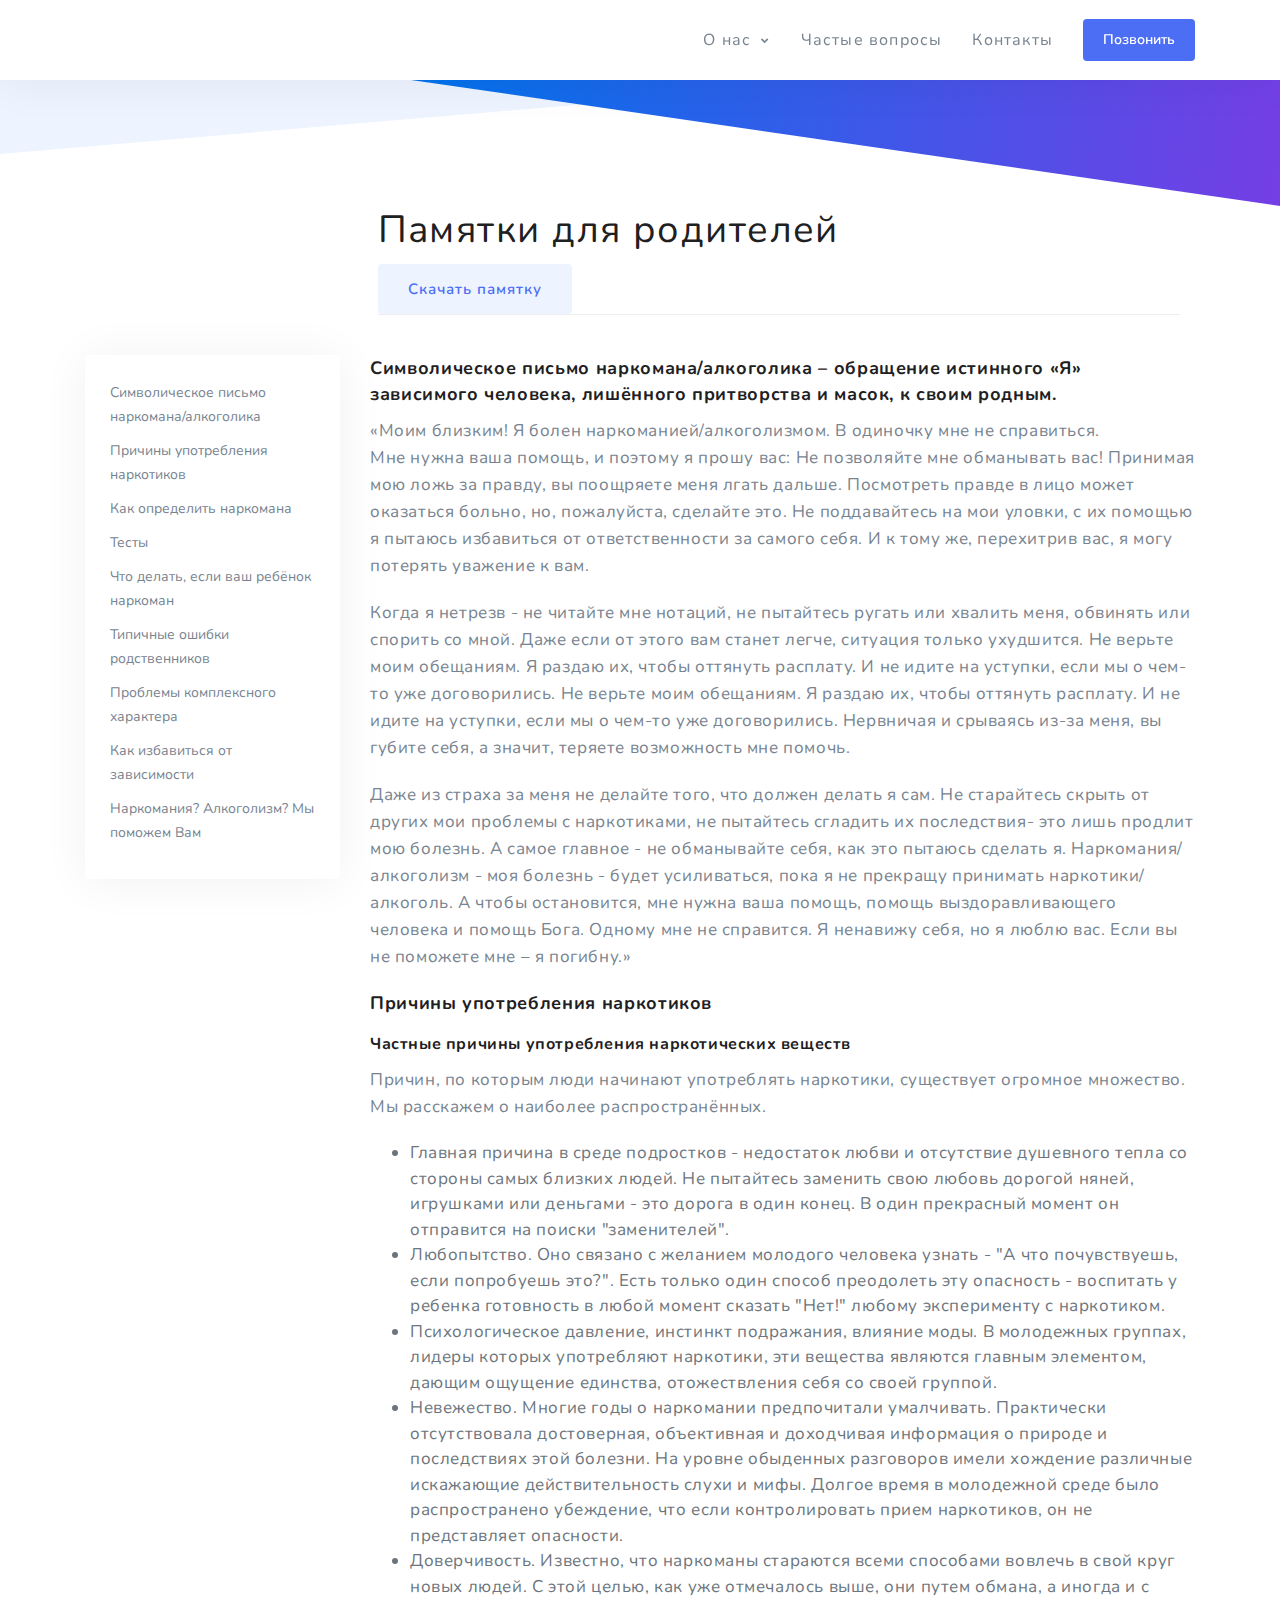
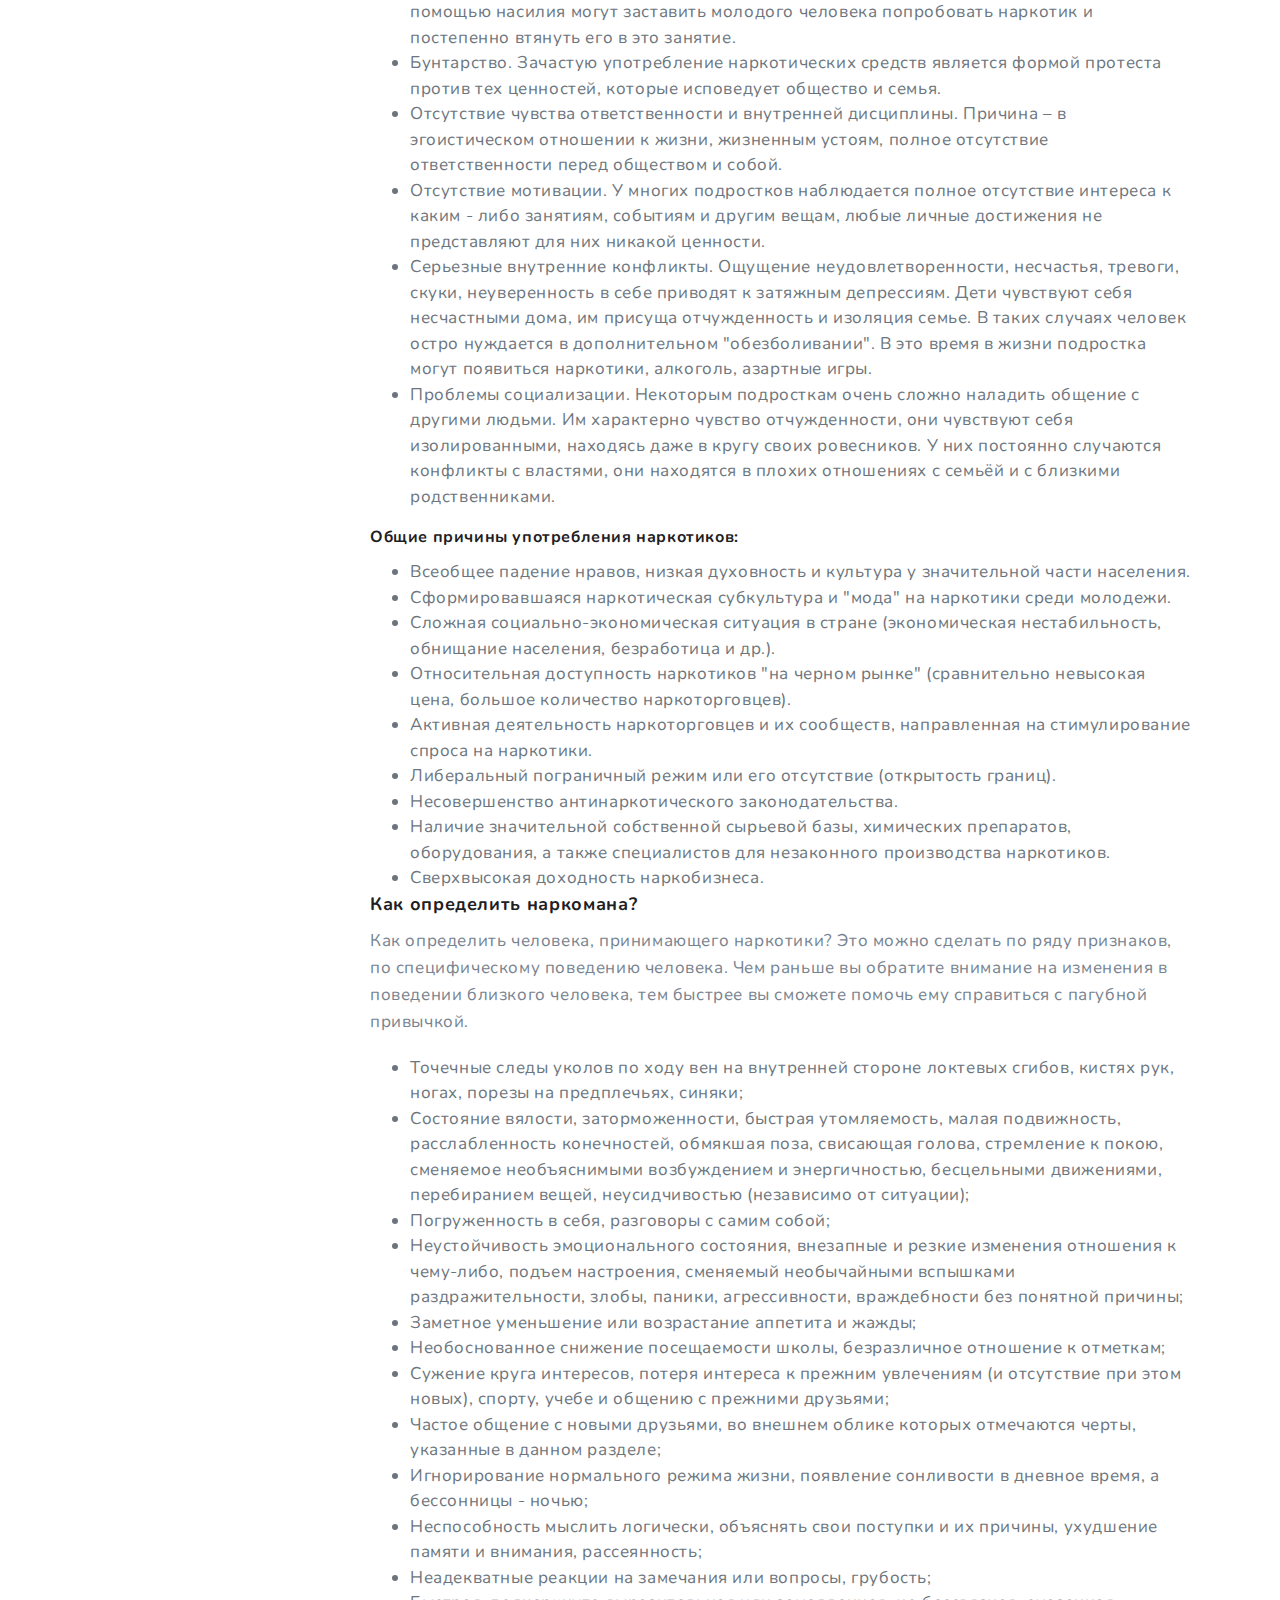
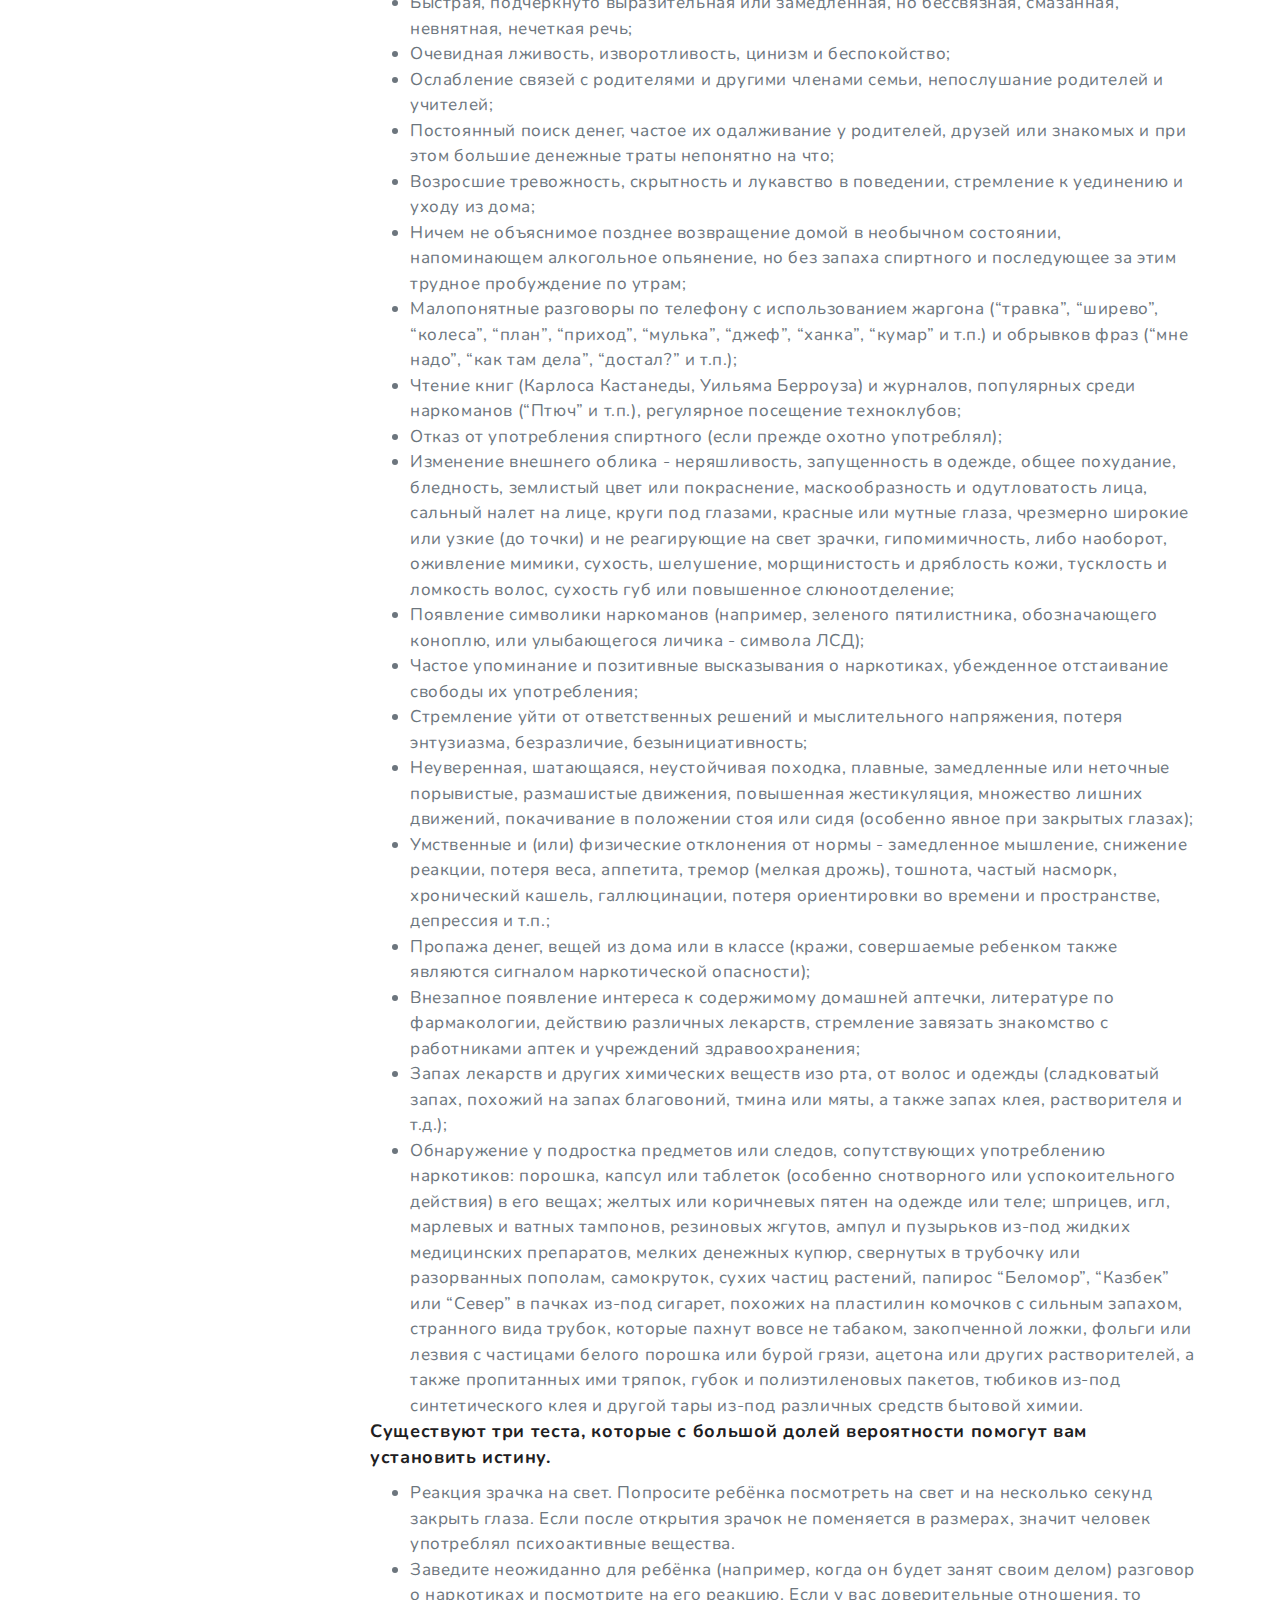
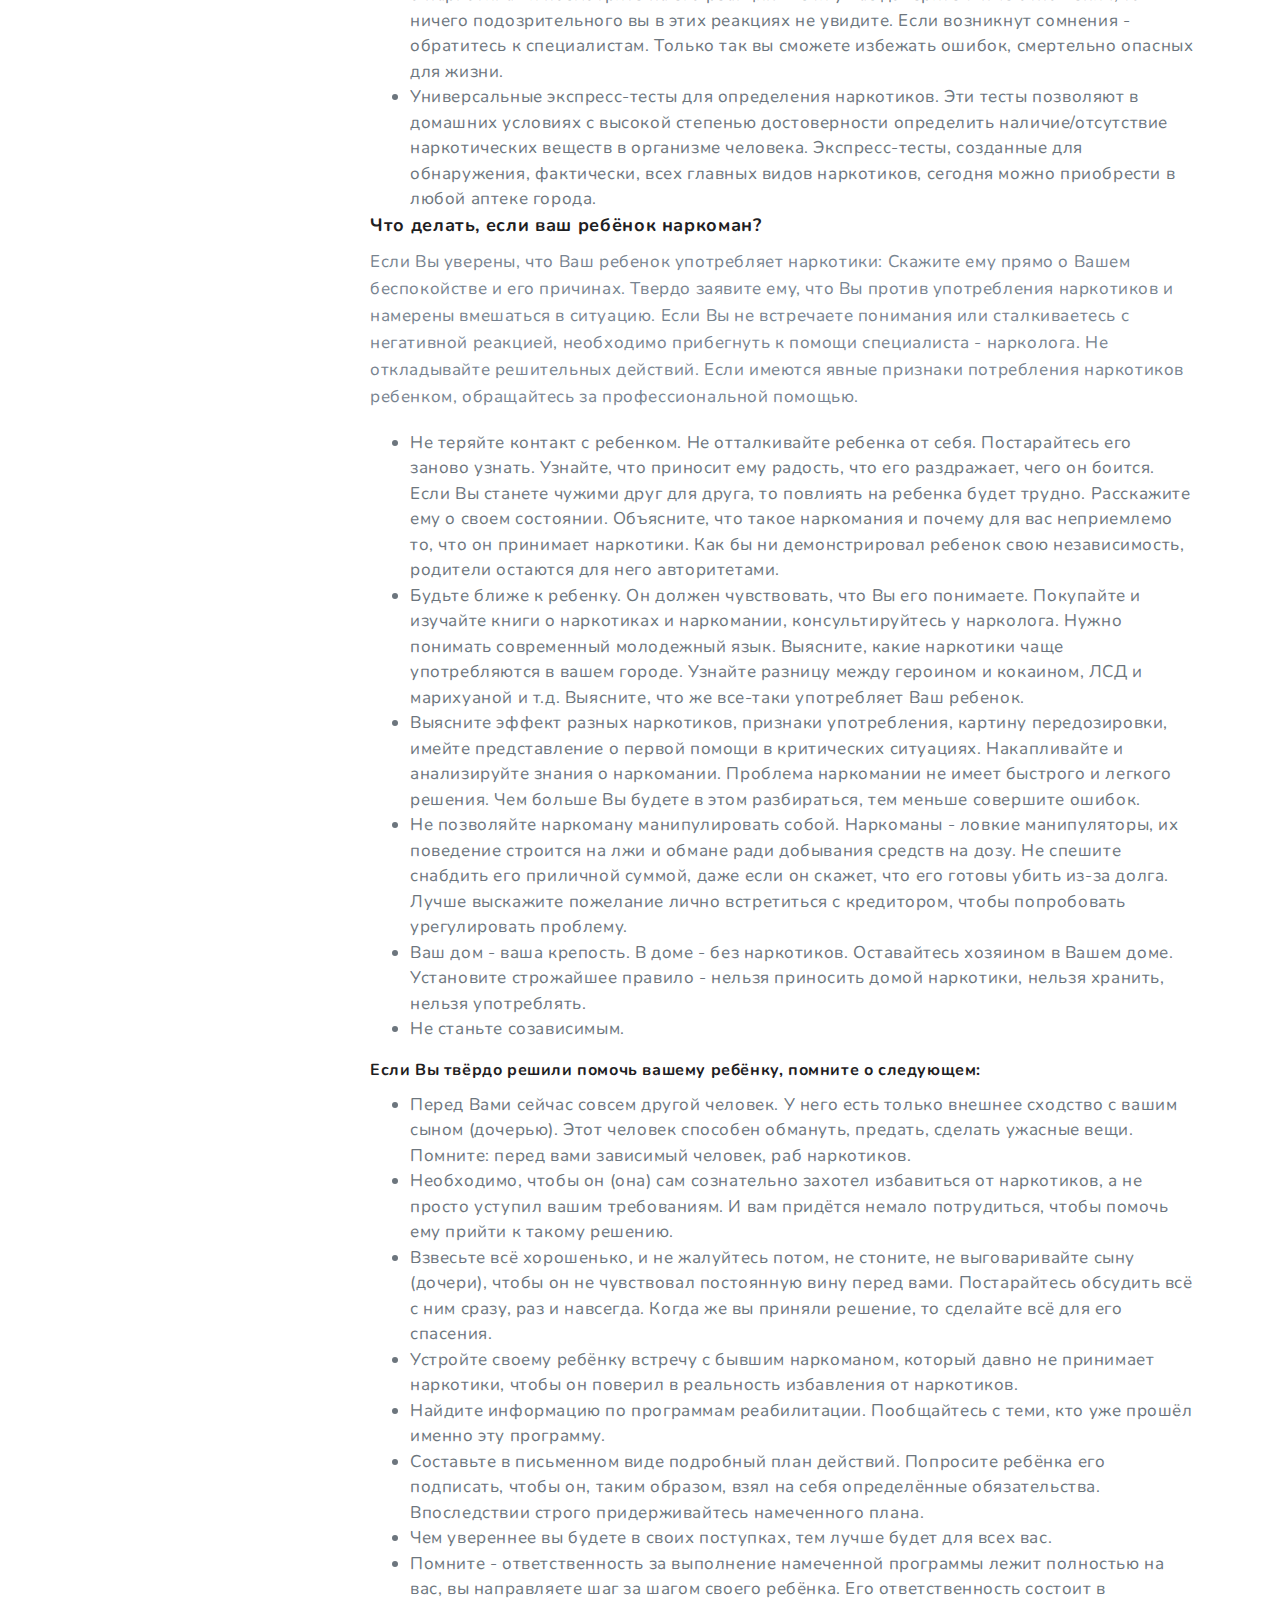
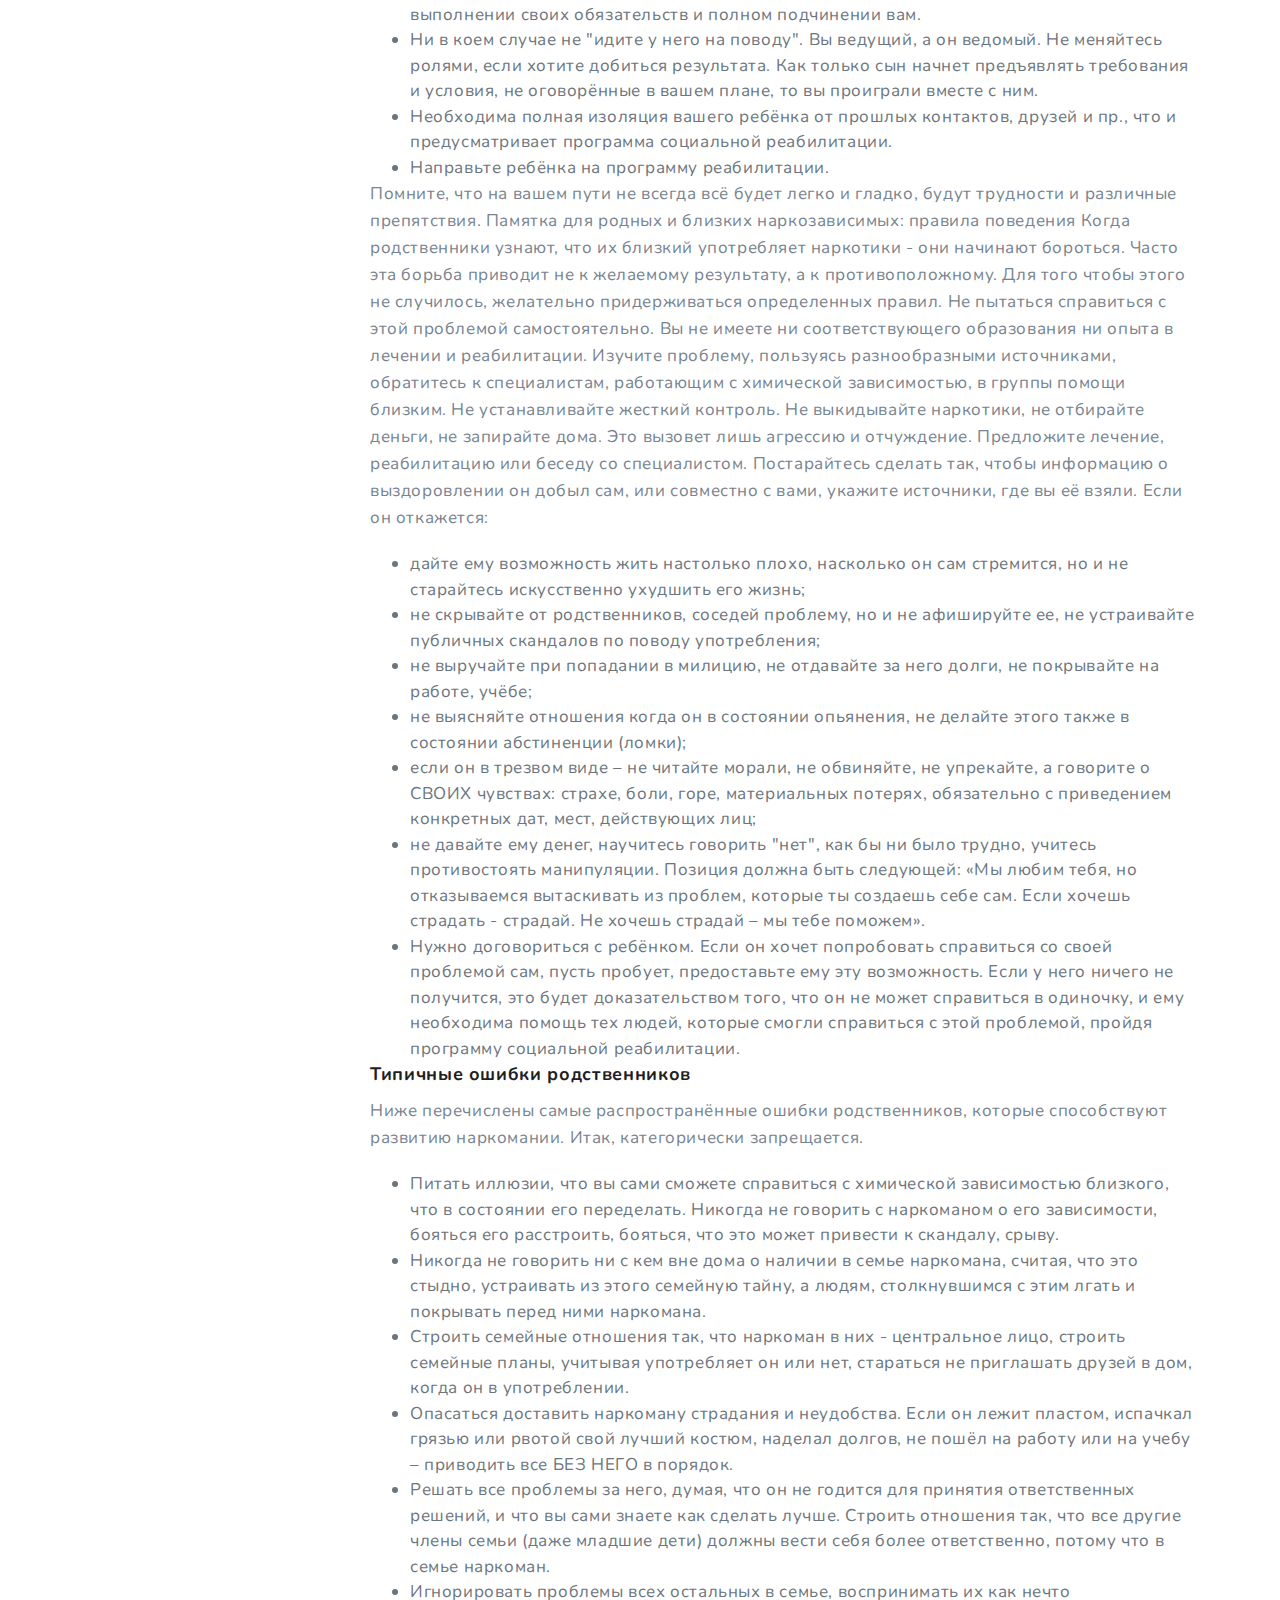
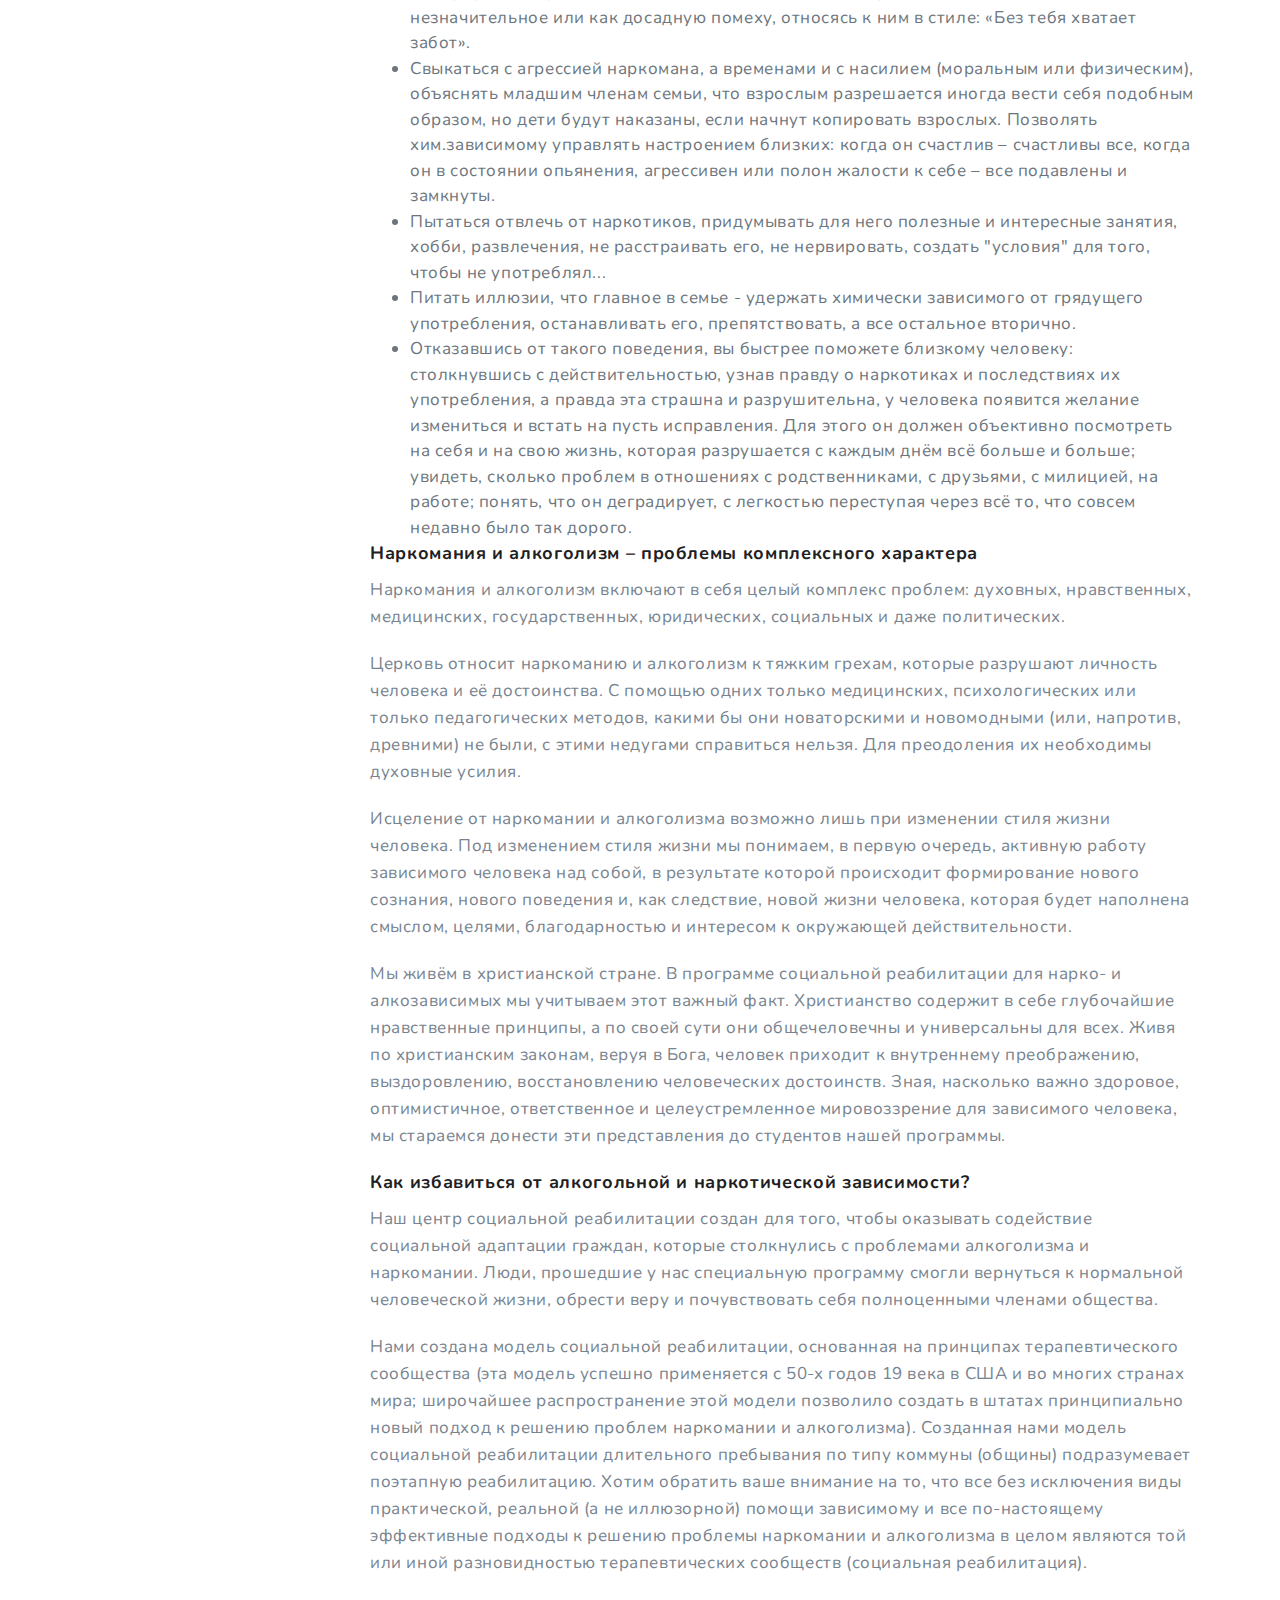
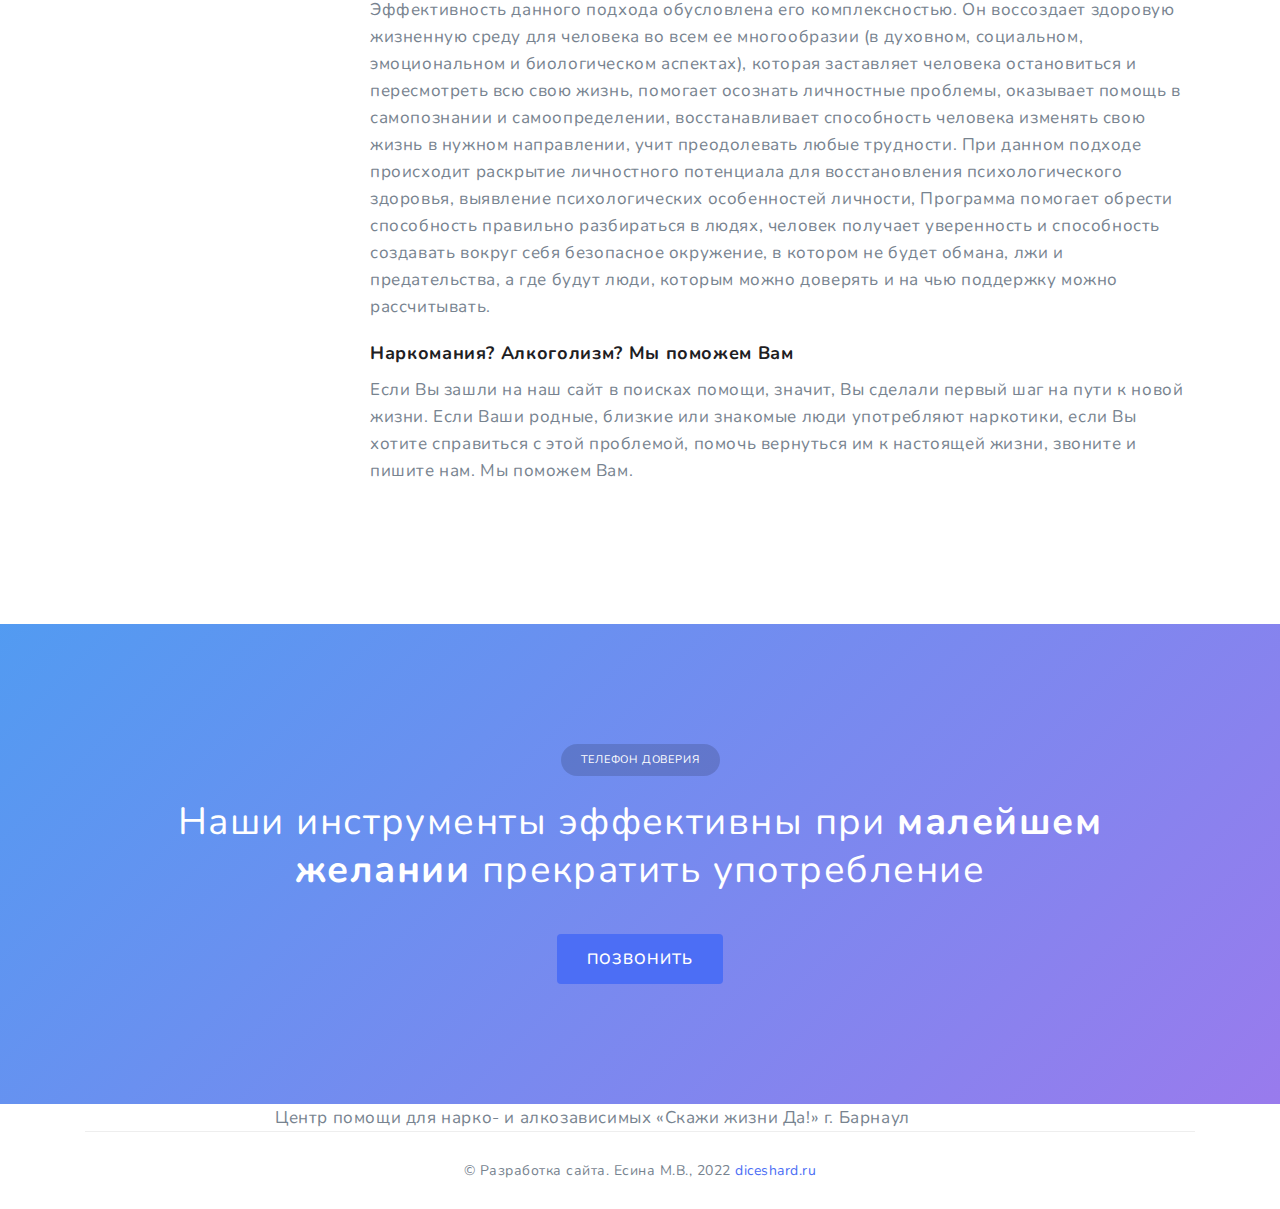
==== materials.html @ 22af0750 "added photos content fixed navbar mobile mode added feedback added faq" ====
<!DOCTYPE html>
<html lang="en">
<head>
	<meta charset="UTF-8">
	<meta http-equiv="X-UA-Compatible" content="IE=edge">
	<meta name="viewport" content="width=device-width, initial-scale=1">
	<title>Памятки родителям - Центр помощи для нарко- и алкозависимых «Скажи жизни Да!» г. Барнаул</title>
	<meta name="description" content="Реабилитационный центр Барнаул - Скажи жизни да" />
	<meta name="keywords" content="Реабилитация, зависимость, наркомания, алкоголизм, курение, Барнаул, реабилитационный центр" />
	<meta name="author" content="tempload" />

	<!-- Favicon -->
	<link rel="icon" type="image/png" href="assets/images/favicon/favicon.png" />

	<!-- Bootstrap & Plugins CSS -->
	<link href="assets/css/bootstrap.min.css" rel="stylesheet" type="text/css">
	<link href="assets/css/owl.carousel.min.css" rel="stylesheet" type="text/css">
	<link href="assets/css/owl.theme.default.min.css" rel="stylesheet" type="text/css">
	<link href="assets/css/modal-video.min.css" rel="stylesheet" type="text/css">


	<!-- Custom CSS -->
	<link href="assets/css/theme.css" rel="stylesheet" type="text/css">
	<link rel="stylesheet" href="assets/font-awesome/css/font-awesome.css">
</head>
<body class="overflow-unset">


	<!-- ***** Preloader Start ***** -->
	<div id="preloader">
		<div id="loader" class="spinner">
			<div id="shadow"></div>
			<div id="box"></div>
		</div>
	</div>
	<!-- ***** Preloader End ***** -->


	<!-- Header Start -->
	<header class="main-nav-container box">
		<div class="container">
			<div class="row">
				<div class="col-lg-12">
					<div class="main-nav">
						<!-- Logo Start -->
						<a href="/" class="logo pull-left d-flex align-items-center" style="text-decoration: none">
						<img src="assets/images/logo/logo.svg" alt="" width="150">
						</a>
						<!-- Logo End -->

						<!-- Navigation Start -->
						<nav class="menu pull-right">
							<ul class="menu-container list-unstyled d-flex align-items-center">
								<!-- Mega Menu Start -->
								<li class="menu-item open-mini-menu">
									<a class="nav-link submenu-icon" href="javascript:;">О нас</a>
									<div class="mini-menu box overflow-hidden rounded-bottom">
										<div class="row no-gutters">
											<div class="col-lg-6">
												<div class="mini-menu-img imgfix overlay-gradient opacity-80">
													<img src="assets/images/photos/welcome/b1.jpg" alt="">
													<div class="content text-center p-25">
														<h3 class="text-white">Измени свою жизнь уже сейчас!</h3>
														<p class="text-white m-b-20">Звонки анонимны</p>
														<a href="tel:+79831855031" class="button button-success transition-3d-hover text-uppercase">Позвонить</a>
													</div>
												</div>
											</div>
											<div class="col-lg-6 p-l-r-10">
												<a href="#about" class="icon-item border-bottom d-flex justify-content-start align-items-center">
													<div class="text">
														<h6>О центре</h6>
													</div>
												</a>
												<a href="#feedback" class="icon-item border-bottom d-flex justify-content-start align-items-center">
													<div class="text">
														<h6>Отзывы</h6>
													</div>
												</a>
												<a href="materials.html" class="icon-item border-bottom d-flex justify-content-start align-items-center">
													<div class="text">
														<h6>Памятка родителям</h6>
													</div>
												</a>
											</div>
										</div>
									</div>
								</li>
								<!-- Mega Menu End -->

								<!-- Mini Menu Start -->
								<li class="menu-item">
									<a class="nav-link" href="#faq">Частые вопросы</a>
								</li>
								<!-- Mini Menu End -->

								<!-- Mini Menu Start -->
								<li class="menu-item">
									<a class="nav-link" href="#contact">Контакты</a>
								</li>
								<!-- Mini Menu End -->

								<li class="menu-item d-none d-lg-block">
									<a class="nav-button transition-3d-hover" href="tel:+79831855031" target="_blank">Позвонить</a>
								</li>
							</ul>
						</nav>
						<!-- Navigation End -->

						<a class="menu-trigger">
							<span>Меню</span>
						</a>
					</div>
				</div>
			</div>
		</div>
	</header>
	<!-- Header End -->


	<!-- Page Start -->
	<section class="p-b-120 m-t-80">
		<img src="assets/images/welcome/5-2.svg" class="img-fluid" alt="">
		<div class="container sm-m-t-60">
			<div class="offset-lg-3 col-lg-9">
				<h1 class="m-b-10">Памятки для родителей</h1>
							<a href="assets/files/памятки.pdf" class="button button-primary-soft" target="_blank">Скачать памятку</a>
						<div class="divider m-b-40"></div>
			</div>

			<div class="row">

				<!-- right start -->
				<div class="col-lg-3">
					<div class="box rounded p-25 m-b-30" id="sidebar">
						<ul class="list-unstyled">
							<li class="m-b-10">
								<a class="text-color-reset f-s-14" href="#1">Символическое письмо наркомана/алкоголика</a>
							</li>
							<li class="m-b-10"><a class="text-color-reset f-s-14" href="#2">Причины употребления наркотиков</a></li>
							<li class="m-b-10"><a class="text-color-reset f-s-14" href="#3">Как определить наркомана</a></li>
							<li class="m-b-10"><a class="text-color-reset f-s-14" href="#4">Тесты</a></li>
							<li class="m-b-10"><a class="text-color-reset f-s-14" href="#5">Что делать, если ваш ребёнок наркоман</a></li>
							<li class="m-b-10"><a class="text-color-reset f-s-14" href="#6">Типичные ошибки родственников</a></li>
							<li class="m-b-10"><a class="text-color-reset f-s-14" href="#7">Проблемы комплексного характера</a></li>
							<li class="m-b-10"><a class="text-color-reset f-s-14" href="#8">Как избавиться от зависимости</a></li>
							<li class="m-b-10"><a class="text-color-reset f-s-14" href="#9">Наркомания? Алкоголизм? Мы поможем Вам</a></li>
						</ul>
					</div>
				</div>
				<!-- right end -->
				<!-- left start -->
				<div class="col-lg-9">
					<div id="content">
						<div class="text-content material">
							<h5 id="1">Символическое письмо наркомана/алкоголика – обращение истинного «Я» зависимого человека, лишённого притворства и масок, к своим родным.</h5>
							<p>«Моим близким! Я болен наркоманией/алкоголизмом. В одиночку мне не справиться.<br> Мне нужна ваша помощь, и поэтому я прошу вас:

Не позволяйте мне обманывать вас! Принимая мою ложь за правду, вы поощряете меня лгать дальше. Посмотреть правде в лицо может оказаться больно, но, пожалуйста, сделайте это.

Не поддавайтесь на мои уловки, с их помощью я пытаюсь избавиться от ответственности за самого себя. И к тому же, перехитрив вас, я могу потерять уважение к вам.</p>

							<p>Когда я нетрезв - не читайте мне нотаций, не пытайтесь ругать или хвалить меня, обвинять или спорить со мной.
								Даже если от этого вам станет легче, ситуация только ухудшится.
						Не верьте моим обещаниям. Я раздаю их, чтобы оттянуть расплату. И не идите на уступки, если мы о чем-то уже договорились.
						Не верьте моим обещаниям. Я раздаю их, чтобы оттянуть расплату. И не идите на уступки, если мы о чем-то уже договорились.

							Нервничая и срываясь из-за меня, вы губите себя, а значит, теряете возможность мне помочь.</p>

<p>Даже из страха за меня не делайте того, что должен делать я сам. Не старайтесь скрыть от других мои проблемы с наркотиками, не пытайтесь сгладить их последствия- это лишь продлит мою болезнь. А самое главное - не обманывайте себя, как это пытаюсь сделать я.

Наркомания/алкоголизм - моя болезнь - будет усиливаться, пока я не прекращу принимать наркотики/алкоголь. А чтобы остановится, мне нужна ваша помощь, помощь выздоравливающего человека и помощь Бога. Одному мне не справится.
Я ненавижу себя, но я люблю вас. Если вы не поможете мне – я погибну.»</p>

							<h5 id="2">Причины употребления наркотиков</h5>
							<h6>Частные причины употребления наркотических веществ</h6>
							<p>Причин, по которым люди начинают употреблять наркотики, существует огромное множество. Мы расскажем о наиболее распространённых.</p>
							<ul class="text-secondary">
								<li>Главная причина в среде подростков - недостаток любви и отсутствие душевного тепла со стороны самых близких людей. Не пытайтесь заменить свою любовь дорогой няней, игрушками или деньгами - это дорога в один конец. В один прекрасный момент он отправится на поиски "заменителей".</li>
								<li>Любопытство. Оно связано с желанием молодого человека узнать - "А что почувствуешь, если попробуешь это?". Есть только один способ преодолеть эту опасность - воспитать у ребенка готовность в любой момент сказать "Нет!" любому эксперименту с наркотиком.</li>
								<li>Психологическое давление, инстинкт подражания, влияние моды. В молодежных группах, лидеры которых употребляют наркотики, эти вещества являются главным элементом, дающим ощущение единства, отожествления себя со своей группой.</li>
								<li>Невежество. Многие годы о наркомании предпочитали умалчивать. Практически отсутствовала достоверная, объективная и доходчивая информация о природе и последствиях этой болезни. На уровне обыденных разговоров имели хождение различные искажающие действительность слухи и мифы. Долгое время в молодежной среде было распространено убеждение, что если контролировать прием наркотиков, он не представляет опасности.</li>
								<li>Доверчивость. Известно, что наркоманы стараются всеми способами вовлечь в свой круг новых людей. С этой целью, как уже отмечалось выше, они путем обмана, а иногда и с помощью насилия могут заставить молодого человека попробовать наркотик и постепенно втянуть его в это занятие.</li>
								<li>Бунтарство. Зачастую употребление наркотических средств является формой протеста против тех ценностей, которые исповедует общество и семья.</li>
								<li>Отсутствие чувства ответственности и внутренней дисциплины. Причина – в эгоистическом отношении к жизни, жизненным устоям, полное отсутствие ответственности перед обществом и собой.</li>
								<li>Отсутствие мотивации. У многих подростков наблюдается полное отсутствие интереса к каким - либо занятиям, событиям и другим вещам, любые личные достижения не представляют для них никакой ценности.</li>
								<li>Серьезные внутренние конфликты. Ощущение неудовлетворенности, несчастья, тревоги, скуки, неуверенность в себе приводят к затяжным депрессиям. Дети чувствуют себя несчастными дома, им присуща отчужденность и изоляция семье. В таких случаях человек остро нуждается в дополнительном "обезболивании". В это время в жизни подростка могут появиться наркотики, алкоголь, азартные игры.</li>
								<li>Проблемы социализации. Некоторым подросткам очень сложно наладить общение с другими людьми. Им характерно чувство отчужденности, они чувствуют себя изолированными, находясь даже в кругу своих ровесников. У них постоянно случаются конфликты с властями, они находятся в плохих отношениях с семьёй и с близкими родственниками.</li>
							</ul>
							<h6>Общие причины употребления наркотиков:</h6>
							<ul class="text-secondary">
								<li>Всеобщее падение нравов, низкая духовность и культура у значительной части населения.</li>
								<li>Сформировавшаяся наркотическая субкультура и "мода" на наркотики среди молодежи.</li>
								<li>Сложная социально-экономическая ситуация в стране (экономическая нестабильность, обнищание населения, безработица и др.).</li>
								<li>Относительная доступность наркотиков "на черном рынке" (сравнительно невысокая цена, большое количество наркоторговцев).</li>
								<li>Активная деятельность наркоторговцев и их сообществ, направленная на стимулирование спроса на наркотики.</li>
								<li>Либеральный пограничный режим или его отсутствие (открытость границ).</li>
								<li>Несовершенство антинаркотического законодательства.</li>
								<li>Наличие значительной собственной сырьевой базы, химических препаратов, оборудования, а также специалистов для незаконного производства наркотиков.</li>
								<li>Сверхвысокая доходность наркобизнеса.</li>
							</ul>

							<h5 id="3">Как определить наркомана?</h5>
							<p>Как определить человека, принимающего наркотики? Это можно сделать по ряду признаков, по специфическому поведению человека. Чем раньше вы обратите внимание на изменения в поведении близкого человека, тем быстрее вы сможете помочь ему справиться с пагубной привычкой.</p>
								<ul class="text-secondary">
								<li>Точечные следы уколов по ходу вен на внутренней стороне локтевых сгибов, кистях рук, ногах, порезы на предплечьях, синяки;</li>
								<li>Состояние вялости, заторможенности, быстрая утомляемость, малая подвижность, расслабленность конечностей, обмякшая поза, свисающая голова, стремление к покою, сменяемое необъяснимыми возбуждением и энергичностью, бесцельными движениями, перебиранием вещей, неусидчивостью (независимо от ситуации);</li>
								<li>Погруженность в себя, разговоры с самим собой;</li>
								<li>Неустойчивость эмоционального состояния, внезапные и резкие изменения отношения к чему-либо, подъем настроения, сменяемый необычайными вспышками раздражительности, злобы, паники, агрессивности, враждебности без понятной причины;</li>
								<li>Заметное уменьшение или возрастание аппетита и жажды;</li>
								<li>Необоснованное снижение посещаемости школы, безразличное отношение к отметкам;</li>
								<li>Сужение круга интересов, потеря интереса к прежним увлечениям (и отсутствие при этом новых), спорту, учебе и общению с прежними друзьями;</li>
								<li>Частое общение с новыми друзьями, во внешнем облике которых отмечаются черты, указанные в данном разделе;</li>
								<li>Игнорирование нормального режима жизни, появление сонливости в дневное время, а бессонницы - ночью;</li>
								<li>Неспособность мыслить логически, объяснять свои поступки и их причины, ухудшение памяти и внимания, рассеянность;</li>
								<li>Неадекватные реакции на замечания или вопросы, грубость;</li>
								<li>Быстрая, подчеркнуто выразительная или замедленная, но бессвязная, смазанная, невнятная, нечеткая речь;</li>
								<li>Очевидная лживость, изворотливость, цинизм и беспокойство;</li>
								<li>Ослабление связей с родителями и другими членами семьи, непослушание родителей и учителей;</li>
								<li>Постоянный поиск денег, частое их одалживание у родителей, друзей или знакомых и при этом большие денежные траты непонятно на что;</li>
								<li>Возросшие тревожность, скрытность и лукавство в поведении, стремление к уединению и уходу из дома;</li>
								<li>Ничем не объяснимое позднее возвращение домой в необычном состоянии, напоминающем алкогольное опьянение, но без запаха спиртного и последующее за этим трудное пробуждение по утрам;</li>
								<li>Малопонятные разговоры по телефону с использованием жаргона (“травка”, “ширево”, “колеса”, “план”, “приход”, “мулька”, “джеф”, “ханка”, “кумар” и т.п.) и обрывков фраз (“мне надо”, “как там дела”, “достал?” и т.п.);</li>
								<li>Чтение книг (Карлоса Кастанеды, Уильяма Берроуза) и журналов, популярных среди наркоманов (“Птюч” и т.п.), регулярное посещение техноклубов;</li>
								<li>Отказ от употребления спиртного (если прежде охотно употреблял);</li>
								<li>Изменение внешнего облика - неряшливость, запущенность в одежде, общее похудание, бледность, землистый цвет или покраснение, маскообразность и одутловатость лица, сальный налет на лице, круги под глазами, красные или мутные глаза, чрезмерно широкие или узкие (до точки) и не реагирующие на свет зрачки, гипомимичность, либо наоборот, оживление мимики, сухость, шелушение, морщинистость и дряблость кожи, тусклость и ломкость волос, сухость губ или повышенное слюноотделение;</li>
								<li>Появление символики наркоманов (например, зеленого пятилистника, обозначающего коноплю, или улыбающегося личика - символа ЛСД);</li>
								<li>Частое упоминание и позитивные высказывания о наркотиках, убежденное отстаивание свободы их употребления;</li>
								<li>Стремление уйти от ответственных решений и мыслительного напряжения, потеря энтузиазма, безразличие, безынициативность;</li>
								<li>Неуверенная, шатающаяся, неустойчивая походка, плавные, замедленные или неточные порывистые, размашистые движения, повышенная жестикуляция, множество лишних движений, покачивание в положении стоя или сидя (особенно явное при закрытых глазах);</li>
								<li>Умственные и (или) физические отклонения от нормы - замедленное мышление, снижение реакции, потеря веса, аппетита, тремор (мелкая дрожь), тошнота, частый насморк, хронический кашель, галлюцинации, потеря ориентировки во времени и пространстве, депрессия и т.п.;</li>
								<li>Пропажа денег, вещей из дома или в классе (кражи, совершаемые ребенком также являются сигналом наркотической опасности);</li>
								<li>Внезапное появление интереса к содержимому домашней аптечки, литературе по фармакологии, действию различных лекарств, стремление завязать знакомство с работниками аптек и учреждений здравоохранения;</li>
								<li>Запах лекарств и других химических веществ изо рта, от волос и одежды (сладковатый запах, похожий на запах благовоний, тмина или мяты, а также запах клея, растворителя и т.д.);</li>
								<li>Обнаружение у подростка предметов или следов, сопутствующих употреблению наркотиков: порошка, капсул или таблеток (особенно снотворного или успокоительного действия) в его вещах; желтых или коричневых пятен на одежде или теле; шприцев, игл, марлевых и ватных тампонов, резиновых жгутов, ампул и пузырьков из-под жидких медицинских препаратов, мелких денежных купюр, свернутых в трубочку или разорванных пополам, самокруток, сухих частиц растений, папирос “Беломор”, “Казбек” или “Север” в пачках из-под сигарет, похожих на пластилин комочков с сильным запахом, странного вида трубок, которые пахнут вовсе не табаком, закопченной ложки, фольги или лезвия с частицами белого порошка или бурой грязи, ацетона или других растворителей, а также пропитанных ими тряпок, губок и полиэтиленовых пакетов, тюбиков из-под синтетического клея и другой тары из-под различных средств бытовой химии.</li>
							</ul>


							<h5 id="4">Существуют три теста, которые с большой долей вероятности помогут вам установить истину.</h5>
							<ul class="text-secondary">
								<li>Реакция зрачка на свет. Попросите ребёнка посмотреть на свет и на несколько секунд закрыть глаза. Если после открытия зрачок не поменяется в размерах, значит человек употреблял психоактивные вещества.</li>
								<li>Заведите неожиданно для ребёнка (например, когда он будет занят своим делом) разговор о наркотиках и посмотрите на его реакцию. Если у вас доверительные отношения, то ничего подозрительного вы в этих реакциях не увидите. Если возникнут сомнения - обратитесь к специалистам. Только так вы сможете избежать ошибок, смертельно опасных для жизни.</li>
								<li>Универсальные экспресс-тесты для определения наркотиков. Эти тесты позволяют в домашних условиях с высокой степенью достоверности определить наличие/отсутствие наркотических веществ в организме человека. Экспресс-тесты, созданные для обнаружения, фактически, всех главных видов наркотиков, сегодня можно приобрести в любой аптеке города.</li>
							</ul>

							<h5 id="5">Что делать, если ваш ребёнок наркоман?</h5>
							<p>Если Вы уверены, что Ваш ребенок употребляет наркотики:

Скажите ему прямо о Вашем беспокойстве и его причинах. Твердо заявите ему, что Вы против употребления наркотиков и намерены вмешаться в ситуацию.

Если Вы не встречаете понимания или сталкиваетесь с негативной реакцией, необходимо прибегнуть к помощи специалиста - нарколога.

Не откладывайте решительных действий. Если имеются явные признаки потребления наркотиков ребенком, обращайтесь за профессиональной помощью.</p>
					<ul class="text-secondary">
								<li>Не теряйте контакт с ребенком. Не отталкивайте ребенка от себя. Постарайтесь его заново узнать. Узнайте, что приносит ему радость, что его раздражает, чего он боится. Если Вы станете чужими друг для друга, то повлиять на ребенка будет трудно. Расскажите ему о своем состоянии. Объясните, что такое наркомания и почему для вас неприемлемо то, что он принимает наркотики. Как бы ни демонстрировал ребенок свою независимость, родители остаются для него авторитетами.</li>
								<li>Будьте ближе к ребенку. Он должен чувствовать, что Вы его понимаете. Покупайте и изучайте книги о наркотиках и наркомании, консультируйтесь у нарколога. Нужно понимать современный молодежный язык. Выясните, какие наркотики чаще употребляются в вашем городе. Узнайте разницу между героином и кокаином, ЛСД и марихуаной и т.д. Выясните, что же все-таки употребляет Ваш ребенок.</li>
								<li>Выясните эффект разных наркотиков, признаки употребления, картину передозировки, имейте представление о первой помощи в критических ситуациях. Накапливайте и анализируйте знания о наркомании. Проблема наркомании не имеет быстрого и легкого решения. Чем больше Вы будете в этом разбираться, тем меньше совершите ошибок.</li>
								<li>Не позволяйте наркоману манипулировать собой. Наркоманы - ловкие манипуляторы, их поведение строится на лжи и обмане ради добывания средств на дозу. Не спешите снабдить его приличной суммой, даже если он скажет, что его готовы убить из-за долга. Лучше выскажите пожелание лично встретиться с кредитором, чтобы попробовать урегулировать проблему.</li>
								<li>Ваш дом - ваша крепость. В доме - без наркотиков. Оставайтесь хозяином в Вашем доме. Установите строжайшее правило - нельзя приносить домой наркотики, нельзя хранить, нельзя употреблять.</li>
								<li>Не станьте созависимым.</li>
							</ul>

							<h6>Если Вы твёрдо решили помочь вашему ребёнку, помните о следующем:</h6>
							<ul class="text-secondary">
								<li>Перед Вами сейчас совсем другой человек. У него есть только внешнее сходство с вашим сыном (дочерью). Этот человек способен обмануть, предать, сделать ужасные вещи. Помните: перед вами зависимый человек, раб наркотиков.</li>
								<li>Необходимо, чтобы он (она) сам сознательно захотел избавиться от наркотиков, а не просто уступил вашим требованиям. И вам придётся немало потрудиться, чтобы помочь ему прийти к такому решению.</li>
								<li>Взвесьте всё хорошенько, и не жалуйтесь потом, не стоните, не выговаривайте сыну (дочери), чтобы он не чувствовал постоянную вину перед вами. Постарайтесь обсудить всё с ним сразу, раз и навсегда. Когда же вы приняли решение, то сделайте всё для его спасения.</li>
								<li>Устройте своему ребёнку встречу с бывшим наркоманом, который давно не принимает наркотики, чтобы он поверил в реальность избавления от наркотиков.</li>
								<li>Найдите информацию по программам реабилитации. Пообщайтесь с теми, кто уже прошёл именно эту программу.</li>
								<li>Составьте в письменном виде подробный план действий. Попросите ребёнка его подписать, чтобы он, таким образом, взял на себя определённые обязательства. Впоследствии строго придерживайтесь намеченного плана.</li>
								<li>Чем увереннее вы будете в своих поступках, тем лучше будет для всех вас.</li>
								<li>Помните - ответственность за выполнение намеченной программы лежит полностью на вас, вы направляете шаг за шагом своего ребёнка. Его ответственность состоит в выполнении своих обязательств и полном подчинении вам.</li>
								<li>Ни в коем случае не "идите у него на поводу". Вы ведущий, а он ведомый. Не меняйтесь ролями, если хотите добиться результата. Как только сын начнет предъявлять требования и условия, не оговорённые в вашем плане, то вы проиграли вместе с ним.</li>
								<li>Необходима полная изоляция вашего ребёнка от прошлых контактов, друзей и пр., что и предусматривает программа социальной реабилитации.</li>
								<li>Направьте ребёнка на программу реабилитации.</li>
							</ul>
							<p>Помните, что на вашем пути не всегда всё будет легко и гладко, будут трудности и различные препятствия. Памятка для родных и близких наркозависимых: правила поведения Когда родственники узнают, что их близкий употребляет наркотики - они начинают бороться. Часто эта борьба приводит не к желаемому результату, а к противоположному. Для того чтобы этого не случилось, желательно придерживаться определенных правил.
							Не пытаться справиться с этой проблемой самостоятельно. Вы не имеете ни соответствующего образования ни опыта в лечении и реабилитации. Изучите проблему, пользуясь разнообразными источниками, обратитесь к специалистам, работающим с химической зависимостью, в группы помощи близким.

Не устанавливайте жесткий контроль. Не выкидывайте наркотики, не отбирайте деньги, не запирайте дома. Это вызовет лишь агрессию и отчуждение.

Предложите лечение, реабилитацию или беседу со специалистом. Постарайтесь сделать так, чтобы информацию о выздоровлении он добыл сам, или совместно с вами, укажите источники, где вы её взяли.
								Если он откажется:
							</p>
							<ul class="text-secondary">
								<li>дайте ему возможность жить настолько плохо, насколько он сам стремится, но и не старайтесь искусственно ухудшить его жизнь;</li>
								<li>не скрывайте от родственников, соседей проблему, но и не афишируйте ее, не устраивайте публичных скандалов по поводу употребления;</li>
								<li>не выручайте при попадании в милицию, не отдавайте за него долги, не покрывайте на работе, учёбе;</li>
								<li>не выясняйте отношения когда он в состоянии опьянения, не делайте этого также в состоянии абстиненции (ломки);</li>
								<li>если он в трезвом виде – не читайте морали, не обвиняйте, не упрекайте, а говорите о СВОИХ чувствах: страхе, боли, горе, материальных потерях, обязательно с приведением конкретных дат, мест, действующих лиц;</li>
								<li>не давайте ему денег, научитесь говорить "нет", как бы ни было трудно, учитесь противостоять манипуляции. Позиция должна быть следующей: «Мы любим тебя, но отказываемся вытаскивать из проблем, которые ты создаешь себе сам. Если хочешь страдать - страдай. Не хочешь страдай – мы тебе поможем».</li>
								<li>Нужно договориться с ребёнком. Если он хочет попробовать справиться со своей проблемой сам, пусть пробует, предоставьте ему эту возможность. Если у него ничего не получится, это будет доказательством того, что он не может справиться в одиночку, и ему необходима помощь тех людей, которые смогли справиться с этой проблемой, пройдя программу социальной реабилитации.</li>
							</ul>


							<h5 id="6">Типичные ошибки родственников</h5>
							<p>Ниже перечислены самые распространённые ошибки родственников, которые способствуют развитию наркомании. Итак, категорически запрещается.</p>
							<ul class="text-secondary">
								<li>Питать иллюзии, что вы сами сможете справиться с химической зависимостью близкого, что в состоянии его переделать. Никогда не говорить с наркоманом о его зависимости, бояться его расстроить, бояться, что это может привести к скандалу, срыву.</li>
								<li>Никогда не говорить ни с кем вне дома о наличии в семье наркомана, считая, что это стыдно, устраивать из этого семейную тайну, а людям, столкнувшимся с этим лгать и покрывать перед ними наркомана.</li>
								<li>Строить семейные отношения так, что наркоман в них - центральное лицо, строить семейные планы, учитывая употребляет он или нет, стараться не приглашать друзей в дом, когда он в употреблении.</li>
								<li>Опасаться доставить наркоману страдания и неудобства. Если он лежит пластом, испачкал грязью или рвотой свой лучший костюм, наделал долгов, не пошёл на работу или на учебу – приводить все БЕЗ НЕГО в порядок.</li>
								<li>Решать все проблемы за него, думая, что он не годится для принятия ответственных решений, и что вы сами знаете как сделать лучше. Строить отношения так, что все другие члены семьи (даже младшие дети) должны вести себя более ответственно, потому что в семье наркоман.</li>
								<li>Игнорировать проблемы всех остальных в семье, воспринимать их как нечто незначительное или как досадную помеху, относясь к ним в стиле: «Без тебя хватает забот».</li>
								<li>Свыкаться с агрессией наркомана, а временами и с насилием (моральным или физическим), объяснять младшим членам семьи, что взрослым разрешается иногда вести себя подобным образом, но дети будут наказаны, если начнут копировать взрослых. Позволять хим.зависимому управлять настроением близких: когда он счастлив – счастливы все, когда он в состоянии опьянения, агрессивен или полон жалости к себе – все подавлены и замкнуты.</li>
								<li>Пытаться отвлечь от наркотиков, придумывать для него полезные и интересные занятия, хобби, развлечения, не расстраивать его, не нервировать, создать "условия" для того, чтобы не употреблял...</li>
								<li>Питать иллюзии, что главное в семье - удержать химически зависимого от грядущего употребления, останавливать его, препятствовать, а все остальное вторично.</li>
								<li>Отказавшись от такого поведения, вы быстрее поможете близкому человеку: столкнувшись с действительностью, узнав правду о наркотиках и последствиях их употребления, а правда эта страшна и разрушительна, у человека появится желание измениться и встать на пусть исправления. Для этого он должен объективно посмотреть на себя и на свою жизнь, которая разрушается с каждым днём всё больше и больше; увидеть, сколько проблем в отношениях с родственниками, с друзьями, с милицией, на работе; понять, что он деградирует, с легкостью переступая через всё то, что совсем недавно было так дорого.</li>
							</ul>

							<h5 id="7">Наркомания и алкоголизм – проблемы комплексного характера</h5>
							<p>Наркомания и алкоголизм включают в себя целый комплекс проблем: духовных, нравственных, медицинских, государственных, юридических, социальных и даже политических.</p>

							<p>Церковь относит наркоманию и алкоголизм к тяжким грехам, которые разрушают личность человека и её достоинства. С помощью одних только медицинских, психологических или только педагогических методов, какими бы они новаторскими и новомодными (или, напротив, древними) не были, с этими недугами справиться нельзя. Для преодоления их необходимы духовные усилия.</p>

							<p> Исцеление от наркомании и алкоголизма возможно лишь при изменении стиля жизни человека. Под изменением стиля жизни мы понимаем, в первую очередь, активную работу зависимого человека над собой, в результате которой происходит формирование нового сознания, нового поведения и, как следствие, новой жизни человека, которая будет наполнена смыслом, целями, благодарностью и интересом к окружающей действительности.</p>

<p>Мы живём в христианской стране. В программе социальной реабилитации для нарко- и алкозависимых мы учитываем этот важный факт. Христианство содержит в себе глубочайшие нравственные принципы, а по своей сути они общечеловечны и универсальны для всех. Живя по христианским законам, веруя в Бога, человек приходит к внутреннему преображению, выздоровлению, восстановлению человеческих достоинств. Зная, насколько важно здоровое, оптимистичное, ответственное и целеустремленное мировоззрение для зависимого человека, мы стараемся донести эти представления до студентов нашей программы.</p>
							<h5 id="8">Как избавиться от алкогольной и наркотической зависимости?</h5>
							<p>Наш центр социальной реабилитации создан для того, чтобы оказывать содействие социальной адаптации граждан, которые столкнулись с проблемами алкоголизма и наркомании. Люди, прошедшие у нас специальную программу смогли вернуться к нормальной человеческой жизни, обрести веру и почувствовать себя полноценными членами общества.</p>

							<p>Нами создана модель социальной реабилитации, основанная на принципах терапевтического сообщества (эта модель успешно применяется с 50-х годов 19 века в США и во многих странах мира; широчайшее распространение этой модели позволило создать в штатах принципиально новый подход к решению проблем наркомании и алкоголизма). Созданная нами модель социальной реабилитации длительного пребывания по типу коммуны (общины) подразумевает поэтапную реабилитацию. Хотим обратить ваше внимание на то, что все без исключения виды практической, реальной (а не иллюзорной) помощи зависимому и все по-настоящему эффективные подходы к решению проблемы наркомании и алкоголизма в целом являются той или иной разновидностью терапевтических сообществ (социальная реабилитация).</p>

<p>Эффективность данного подхода обусловлена его комплексностью. Он воссоздает здоровую жизненную среду для человека во всем ее многообразии (в духовном, социальном, эмоциональном и биологическом аспектах), которая заставляет человека остановиться и пересмотреть всю свою жизнь, помогает осознать личностные проблемы, оказывает помощь в самопознании и самоопределении, восстанавливает способность человека изменять свою жизнь в нужном направлении, учит преодолевать любые трудности. При данном подходе происходит раскрытие личностного потенциала для восстановления психологического здоровья, выявление психологических особенностей личности, Программа помогает обрести способность правильно разбираться в людях, человек получает уверенность и способность создавать вокруг себя безопасное окружение, в котором не будет обмана, лжи и предательства, а где будут люди, которым можно доверять и на чью поддержку можно рассчитывать.</p>
							<h5 id="9">Наркомания? Алкоголизм? Мы поможем Вам</h5>
							<p>Если Вы зашли на наш сайт в поисках помощи, значит, Вы сделали первый шаг на пути к новой жизни. Если Ваши родные, близкие или знакомые люди употребляют наркотики, если Вы хотите справиться с этой проблемой, помочь вернуться им к настоящей жизни, звоните и пишите нам. Мы поможем Вам.</p>
						</div>
					</div>
				</div>
				<!-- left end -->

			</div>
		</div>
	</section>
	<!-- Page End -->


	<!-- Parallax Start -->
	<section class="parallax overlay-gradient opacity-70" data-image-src="assets/images/photos/5.png">
		<div class="content">
			<div class="container">
				<div class="row text-center">
					<div class=" col-lg-12">
						<div class="header-badge-black m-b-15 text-uppercase">Телефон доверия</div>
						<h1 class="display-5 text-white m-b-40">Наши инструменты эффективны при <strong>малейшем желании</strong> прекратить употребление </h1>
						<a href="tel:+79831855031" class="button button-primary transition-3d-hover text-uppercase">Позвонить</a>
					</div>
				</div>
			</div>
		</div>
	</section>
	<!-- Parallax End -->
<button onclick="topFunction()" id="btn-up" title="Наверх"><i class="fa fa-arrow-up"></i></button>

	<!-- Footer Start -->
	<footer class="footer">
		<div class="container">
			<div class="row">
				<div class="offset-lg-2 col-lg-8">
					<p>Центр помощи для нарко- и алкозависимых «Скажи жизни Да!» г. Барнаул</p>
				</div>
			</div>

			<div class="row">
				<div class="col-lg-12 links">
					<p class="copyright text-center">© Разработка сайта. Есина М.В., 2022 <a href="https:\\diceshard.ru" class="text-color-primary">diceshard.ru</a></p>
				</div>
			</div>
		</div>
	</footer>
	<!-- Footer End -->


	<!-- jQuery -->
	<script src="assets/js/jquery-2.1.0.min.js"></script>

	<!-- Bootstrap -->
	<script src="assets/js/popper.js"></script>
	<script src="assets/js/bootstrap.min.js"></script>

	<!-- Plugins -->
	<script src="assets/js/scrollreveal.min.js"></script>
	<script src="assets/js/imgfix.min.js"></script>
	<script src="assets/js/owl.carousel.min.js"></script>
	<script src="assets/js/parallax.min.js"></script>
	<script src="assets/js/waypoints.min.js"></script>
	<script src="assets/js/jquery.counterup.min.js"></script>
	<script src="assets/js/stickySidebar.js"></script>
	<script src="assets/js/custom.js"></script>

	<!-- Global Init -->
	<script src="assets/js/global.js"></script>
</body>
</html>
---- assets/css/modal-video.min.css ----
@keyframes modal-video{from{opacity:0}to{opacity:1}}@keyframes modal-video-inner{from{transform:translate(0, 100px)}to{transform:translate(0, 0)}}.modal-video{position:fixed;top:0;left:0;width:100%;height:100%;background-color:rgba(0,0,0,0.5);z-index:1000000;cursor:pointer;opacity:1;animation-timing-function:ease-out;animation-duration:.3s;animation-name:modal-video;-webkit-transition:opacity .3s ease-out;-moz-transition:opacity .3s ease-out;-ms-transition:opacity .3s ease-out;-o-transition:opacity .3s ease-out;transition:opacity .3s ease-out}.modal-video-close{opacity:0}.modal-video-close .modal-video-movie-wrap{-webkit-transform:translate(0, 100px);-moz-transform:translate(0, 100px);-ms-transform:translate(0, 100px);-o-transform:translate(0, 100px);transform:translate(0, 100px)}.modal-video-body{max-width:960px;width:100%;height:100%;margin:0 auto;padding:0 10px;display:flex;justify-content:center;box-sizing:border-box}.modal-video-inner{display:flex;justify-content:center;align-items:center;width:100%;height:100%}@media (orientation: landscape){.modal-video-inner{padding:10px 60px;box-sizing:border-box}}.modal-video-movie-wrap{width:100%;height:0;position:relative;padding-bottom:56.25%;background-color:#333;animation-timing-function:ease-out;animation-duration:.3s;animation-name:modal-video-inner;-webkit-transform:translate(0, 0);-moz-transform:translate(0, 0);-ms-transform:translate(0, 0);-o-transform:translate(0, 0);transform:translate(0, 0);-webkit-transition:-webkit-transform .3s ease-out;-moz-transition:-moz-transform .3s ease-out;-ms-transition:-ms-transform .3s ease-out;-o-transition:-o-transform .3s ease-out;transition:transform .3s ease-out}.modal-video-movie-wrap iframe{position:absolute;top:0;left:0;width:100%;height:100%}.modal-video-close-btn{position:absolute;z-index:2;top:-45px;right:0;display:inline-block;width:35px;height:35px;overflow:hidden;border:none;background:transparent}@media (orientation: landscape){.modal-video-close-btn{top:0;right:-45px}}.modal-video-close-btn:before{transform:rotate(45deg)}.modal-video-close-btn:after{transform:rotate(-45deg)}.modal-video-close-btn:before,.modal-video-close-btn:after{content:'';position:absolute;height:2px;width:100%;top:50%;left:0;margin-top:-1px;background:#fff;border-radius:5px;margin-top:-6px}
---- assets/css/theme.css ----
/* ----------------------------------------------------------------------------------------
Template: Bodrum - Modular Multi Purpose HTML5 Template
Version: 1.0.8
Author: Tempload - support@tempload.com
 -----------------------------------------------------------------------------------------*/
/* ---------------------------------------------
Table of contents
------------------------------------------------
- font & settings
- keyframes
- preloader
- global
- typography
- utilities
- buttons
- header
- welcome
- parallax
- features
- blog
- pricing
- login
- faq
- footer

--------------------------------------------- */
/* 
---------------------------------------------
font & settings
--------------------------------------------- 
*/
@import url("https://fonts.googleapis.com/css?family=Nunito:300,400,600,700&display=swap&subset=latin-ext");
/* 
---------------------------------------------
keyframes
--------------------------------------------- 
*/
@keyframes loader {
  0% {
    left: -100px;
  }
  100% {
    left: 110%;
  }
}

@keyframes animate {
  17% {
    border-bottom-right-radius: 3px;
  }
  25% {
    transform: translateY(9px) rotate(22.5deg);
  }
  50% {
    transform: translateY(18px) scale(1, 0.9) rotate(45deg);
    border-bottom-right-radius: 40px;
  }
  75% {
    transform: translateY(9px) rotate(67.5deg);
  }
  100% {
    transform: translateY(0) rotate(90deg);
  }
}

@keyframes shadow {
  50% {
    transform: scale(1.2, 1);
  }
}

@-webkit-keyframes welcome-flip-animation {
  0% {
    -webkit-transform: translateY(0);
    transform: translateY(0);
  }
  50% {
    -webkit-transform: translateY(calc(-100% - -760px));
    transform: translateY(calc(-100% - -760px));
  }
  100% {
    -webkit-transform: translateY(0);
    transform: translateY(0);
  }
}

@keyframes welcome-flip-animation {
  0% {
    -webkit-transform: translateY(0);
    transform: translateY(0);
  }
  50% {
    -webkit-transform: translateY(calc(-100% - -760px));
    transform: translateY(calc(-100% - -760px));
  }
  100% {
    -webkit-transform: translateY(0);
    transform: translateY(0);
  }
}

@-webkit-keyframes driving {
  0% {
    -webkit-transform: translateY(-650px);
    transform: translateY(-650px);
  }
  100% {
    -webkit-transform: translateY(0);
    transform: translateY(0);
  }
}

@keyframes driving {
  0% {
    -webkit-transform: translateY(-650px);
    transform: translateY(-650px);
  }
  100% {
    -webkit-transform: translateY(0);
    transform: translateY(0);
  }
}

i {
  font-style: normal;
}
.links a {
  text-decoration: none;
}
.links a:hover {
  font-weight: bolder;
}
.cursor-pointer{
  cursor:pointer;
}
.material h5{
  font-weight: bold;
}
.material h6{
  font-weight: bold;
  letter-spacing: 0.60px;
  margin-top: 1rem;
}
.material ul{
  font-size: 17px;
  letter-spacing: 0.60px;
}
#btn-up {
    display: none;
    position: fixed;
    bottom: 20px;
    right: 30px;
    z-index: 99;
    border: 1px solid #EDF3FF;
    background: rgba(255, 255, 255, 0.10);
    color: rgba(76, 110, 245, 0.7);
    cursor: pointer;
    padding: 15px;
    border-radius: 4px;
    font-size: 18px;
	transition: all 0.3s ease 0s;
}

#btn-up:hover {
    background-color: #4c6ef5;
	color: white;

}
/* 
---------------------------------------------
preloader
--------------------------------------------- 
*/
#preloader {
  overflow: hidden;
  background: #4c6ef5;
  left: 0;
  right: 0;
  top: 0;
  bottom: 0;
  position: fixed;
  z-index: 9999;
}

#preloader #loader {
  position: absolute;
  top: calc(50% - 20px);
  left: calc(50% - 20px);
}

#preloader #loader #box {
  width: 50px;
  height: 50px;
  background: #fff;
  animation: animate .5s linear infinite;
  position: absolute;
  top: 0;
  left: 0;
  border-radius: 3px;
}

#preloader #loader #shadow {
  width: 50px;
  height: 5px;
  background: #000;
  opacity: 0.1;
  position: absolute;
  top: 59px;
  left: 0;
  border-radius: 50%;
  animation: shadow .5s linear infinite;
}

/* 
---------------------------------------------
global
--------------------------------------------- 
*/
html, body {
  font-family: "Nunito", sans-serif;
  font-weight: 400;
  background-color: #fff;
  font-size: 16px;
  -ms-text-size-adjust: 100%;
  -webkit-font-smoothing: antialiased;
  -moz-osx-font-smoothing: grayscale;
  overflow-x: hidden;
}

.overflow-unset {
  overflow: unset !important;
}

.overflow-initial {
  overflow: initial !important;
}

::selection {
  background: #4c6ef5;
  color: #fff;
}

::-moz-selection {
  background: #4c6ef5;
  color: #fff;
}

.body-gray {
  background: #F8F9FA;
}

ul {
  margin-bottom: 0px;
}

.section-blue {
  background: #F7FAFD !important;
}

.box {
  background: #fff;
  box-shadow: 0 2px 48px 0 rgba(0, 0, 0, 0.06);
}

.box.top-paper {
  position: relative;
}

.box.top-paper:before {
  content: '';
  position: absolute;
  width: 94%;
  height: 23px;
  top: -23px;
  left: 0px;
  right: 0px;
  margin: auto;
  border-top-left-radius: 4px;
  border-top-right-radius: 4px;
  background: #fff;
  opacity: .27;
}

.box.top-paper:after {
  content: '';
  position: absolute;
  width: 97%;
  height: 12px;
  top: -12px;
  left: 0px;
  right: 0px;
  margin: auto;
  border-top-left-radius: 4px;
  border-top-right-radius: 4px;
  background: #fff;
  opacity: .60;
}

.border-box {
  border: 1px solid #E7EAF3;
}

.bg-gray {
  background: #F8F9FA;
}

.bg-dark {
  background: #1A2A4F !important;
}

.bg-primary {
  background: #4c6ef5 !important;
}

.bg-primary-soft {
  background: #EDF3FF !important;
}

.bg-success {
  background: #3BCBF3 !important;
}

.bg-success-soft {
  background: #e9faff !important;
}

.bg-warning {
  background: #FDBF30 !important;
}

.bg-danger {
  background: #DE4437 !important;
}

.border-top {
  border-top: 1px solid #EEEEEE !important;
}

.border-bottom {
  border-bottom: 1px solid #EEEEEE !important;
}

.divider {
  border-top: 1px solid #EEEEEE;
}

.profile-photo {
  width: 70px;
  height: 70px;
  background: #EDF3FF;
}

.header-badge {
  height: 32px;
  line-height: 32px;
  text-align: center;
  background: #e9faff;
  display: inline-block;
  padding: 0px 20px;
  min-width: 130px;
  font-weight: 400;
  font-size: 11px;
  letter-spacing: 0.80px;
  color: #3BCBF3;
  -webkit-border-radius: 100px;
  -moz-border-radius: 100px;
  border-radius: 100px;
}

.header-badge-black {
  height: 32px;
  line-height: 32px;
  text-align: center;
  position: relative;
  display: inline-block;
  padding: 0px 20px;
  min-width: 130px;
  font-weight: 400;
  font-size: 11px;
  letter-spacing: 0.80px;
  color: #fff;
  overflow: hidden;
  -webkit-border-radius: 100px;
  -moz-border-radius: 100px;
  border-radius: 100px;
}

.header-badge-black:before {
  content: '';
  position: absolute;
  width: 100%;
  height: 100%;
  left: 0px;
  z-index: -1;
  opacity: .15;
  background: #000;
}

.header-badge-white {
  height: 32px;
  line-height: 32px;
  text-align: center;
  position: relative;
  display: inline-block;
  padding: 0px 20px;
  min-width: 130px;
  font-weight: 400;
  font-size: 11px;
  letter-spacing: 0.80px;
  color: #fff;
  overflow: hidden;
  -webkit-border-radius: 100px;
  -moz-border-radius: 100px;
  border-radius: 100px;
}

.header-badge-white:before {
  content: '';
  position: absolute;
  width: 100%;
  height: 100%;
  left: 0px;
  z-index: -1;
  opacity: .15;
  background: #fff;
}

.icon-list:hover p {
  padding-left: 5px;
}

.icon-list .icon {
  display: inline-block;
  width: 30px;
  height: 30px;
  line-height: 30px;
  text-align: center;
  background: #EDF3FF;
  -webkit-border-radius: 100px;
  -moz-border-radius: 100px;
  border-radius: 100px;
  color: #4c6ef5;
  font-size: 12px;
  margin-right: 15px;
}

.icon-list p {
  -webkit-transition: all 0.3s ease 0s;
  -moz-transition: all 0.3s ease 0s;
  -o-transition: all 0.3s ease 0s;
  transition: all 0.3s ease 0s;
}

.client-social li a {
  display: inline-block;
  width: 40px;
  height: 40px;
  line-height: 40px;
  -webkit-border-radius: 100px;
  -moz-border-radius: 100px;
  border-radius: 100px;
  background: #EDF3FF;
  font-size: 16px;
  color: #4c6ef5;
  margin: 0px 7px;
}

.client-social-no-bg li a {
  display: inline-block;
  font-size: 14px;
  color: #4c6ef5;
  margin: 0px 7px;
}

.client-social-no-bg li:first-child a {
  margin-left: 0px;
}

.dots-top-30 .owl-dots {
  margin-top: 20px;
}

.dots-left .owl-dots {
  text-align: left !important;
}

.blue-dots .owl-dots {
  text-align: center;
}

.blue-dots .owl-dots .owl-dot {
  width: 8px;
  height: 8px;
  background: #D8D8D8;
  -webkit-border-radius: 100px;
  -moz-border-radius: 100px;
  border-radius: 100px;
  margin: 0px 3px;
  outline: none;
  -webkit-transition: all 0.3s ease 0s;
  -moz-transition: all 0.3s ease 0s;
  -o-transition: all 0.3s ease 0s;
  transition: all 0.3s ease 0s;
}

.blue-dots .owl-dots .owl-dot.active {
  background: #4c6ef5;
  width: 24px;
}

.success-dots .owl-dots {
  text-align: center;
}

.success-dots .owl-dots .owl-dot {
  width: 8px;
  height: 8px;
  background: #EDF3FF;
  -webkit-border-radius: 100px;
  -moz-border-radius: 100px;
  border-radius: 100px;
  margin: 0px 3px;
  outline: none;
  -webkit-transition: all 0.3s ease 0s;
  -moz-transition: all 0.3s ease 0s;
  -o-transition: all 0.3s ease 0s;
  transition: all 0.3s ease 0s;
}

.success-dots .owl-dots .owl-dot.active {
  background: #3BCBF3;
  width: 24px;
}

.padding-slider .owl-stage-outer {
  padding-top: 40px;
  padding-bottom: 40px;
}

.input-buttons {
  height: 52px;
  width: 100%;
  position: relative;
  -webkit-border-radius: 4px;
  -moz-border-radius: 4px;
  border-radius: 4px;
  overflow: hidden;
  box-shadow: 0 2px 48px 0 rgba(0, 0, 0, 0.06);
  border: 1px solid #E7EAF3;
}

.input-buttons.success button {
  background: #3BCBF3;
}

.input-buttons.danger button {
  background: #DE4437;
}

.input-buttons.warning button {
  background: #FDBF30;
}

.input-buttons.gradient {
  border: none;
}

.input-buttons.gradient button {
  background-image: linear-gradient(135deg, #0173EC 0%, #743FE5 100%);
}

.input-buttons input {
  position: absolute;
  width: 100%;
  height: 100%;
  border: none;
  outline: none;
  padding-left: 20px;
  padding-right: 60px;
  font-weight: 400;
  font-size: 14px;
  letter-spacing: 0.50px;
  color: #77838F;
  left: 0px;
  -webkit-transition: all 0.3s ease 0s;
  -moz-transition: all 0.3s ease 0s;
  -o-transition: all 0.3s ease 0s;
  transition: all 0.3s ease 0s;
}

.input-buttons input:focus {
  padding-left: 25px;
}

.input-buttons input::-webkit-input-placeholder {
  font-weight: 400;
  font-size: 14px;
  letter-spacing: 0.50px;
  color: #77838F;
}

.input-buttons input:-moz-placeholder {
  font-weight: 400;
  font-size: 14px;
  letter-spacing: 0.50px;
  color: #77838F;
}

.input-buttons button {
  position: absolute;
  width: 40px;
  height: 40px;
  line-height: 40px;
  text-align: center;
  border: none;
  -webkit-border-radius: 4px;
  -moz-border-radius: 4px;
  border-radius: 4px;
  background: #4c6ef5;
  font-size: 20px;
  color: #fff;
  letter-spacing: 0px;
  outline: none;
  right: 5px;
  top: 5px;
  padding: 0px;
}

#sidebar.sticky {
  float: none;
  position: fixed;
  top: 20px;
  z-index: 1;
  left: auto;
}

.sticky-top {
  z-index: 2 !important;
}

.form-item .lbl {
  display: block;
  font-weight: 600;
  font-size: 13px;
  letter-spacing: 0.50px;
  color: #1E2022;
  text-transform: uppercase;
  margin-bottom: 10px;
}

.form-item .input, .form-item .textarea {
  width: 100%;
  height: 52px;
  border: 1px solid #D5DAE2;
  outline: none;
  -webkit-transition: all 0.3s ease 0s;
  -moz-transition: all 0.3s ease 0s;
  -o-transition: all 0.3s ease 0s;
  transition: all 0.3s ease 0s;
  padding: 0px 20px;
  -webkit-border-radius: 4px;
  -moz-border-radius: 4px;
  border-radius: 4px;
  font-weight: 400;
  font-size: 14px;
  letter-spacing: 0.50px;
  color: #1E2022;
}

.form-item .input:focus, .form-item .textarea:focus {
  border: 1px solid #4c6ef5;
  padding-left: 25px;
}

.form-item .input::-webkit-input-placeholder, .form-item .textarea::-webkit-input-placeholder {
  font-weight: 400;
  font-size: 14px;
  letter-spacing: 0.50px;
  color: #77838F;
}

.form-item .input:-moz-placeholder, .form-item .textarea:-moz-placeholder {
  font-weight: 400;
  font-size: 14px;
  letter-spacing: 0.50px;
  color: #77838F;
}

.form-item .textarea {
  height: auto;
  padding: 20px;
  resize: none;
}

.form-item .file {
  width: 100%;
  height: 52px;
  border: 1px solid #D5DAE2;
  -webkit-border-radius: 4px;
  -moz-border-radius: 4px;
  border-radius: 4px;
  position: relative;
  cursor: pointer;
  overflow: hidden;
}

.form-item .file input {
  border: none;
  outline: none;
  position: absolute;
  width: 100%;
  height: 100%;
  top: 0px;
  left: 0px;
  opacity: 0;
  z-index: 3;
}

.form-item .file span {
  float: left;
  height: 52px;
  line-height: 52px;
  padding-left: 20px;
  font-weight: 400;
  font-size: 14px;
  letter-spacing: 0.50px;
  color: #77838F;
  z-index: 2;
}

.form-item .file .icon {
  position: absolute;
  width: 52px;
  height: 52px;
  line-height: 52px;
  background: #4c6ef5;
  right: 0px;
  top: 0px;
  z-index: 1;
  text-align: center;
  color: #fff;
  font-size: 20px;
}

.form-item .file.gradient .icon {
  background-image: linear-gradient(135deg, #0173EC 0%, #743FE5 100%);
}

.form-item .checkbox {
  position: relative;
  overflow: hidden;
}

.form-item .checkbox .checkbox-input {
  position: absolute;
  left: -50px;
}

.form-item .checkbox .checkbox-input:checked + .checkbox-lbl:after {
  opacity: 1;
}

.form-item .checkbox .checkbox-lbl {
  margin-bottom: 0px;
  line-height: 22px;
  padding-left: 30px;
  font-size: 14px;
  letter-spacing: 0.50px;
  color: #77838F;
}

.form-item .checkbox .checkbox-lbl a {
  color: #4c6ef5;
}

.form-item .checkbox .checkbox-lbl:before {
  content: '';
  position: absolute;
  width: 20px;
  height: 20px;
  left: 0px;
  background: #fff;
  border: 1px solid #D5DAE2;
  -webkit-border-radius: 4px;
  -moz-border-radius: 4px;
  border-radius: 4px;
}

.form-item .checkbox .checkbox-lbl:after {
  font-family: FontAwesome;
  content: "\f00c";
  position: absolute;
  left: 3px;
  top: 1px;
  font-size: 14px;
  color: #3BCBF3;
  -webkit-transition: all 0.3s ease 0s;
  -moz-transition: all 0.3s ease 0s;
  -o-transition: all 0.3s ease 0s;
  transition: all 0.3s ease 0s;
  opacity: 0;
}

.form-item.custom-selectbox .bootstrap-select {
  width: 100% !important;
  height: 52px;
}

.form-item.custom-selectbox .bootstrap-select button {
  outline: none !important;
  height: 52px;
  background: #fff;
  border: 1px solid #D5DAE2;
  box-shadow: none !important;
}

.client-profile {
  opacity: .40;
  transition: all .3s ease-in-out;
  cursor: pointer;
}

.client-profile.active {
  opacity: 1;
  transform: scale(1.4);
}

.client-profile:hover {
  opacity: 1;
}

.client-text {
  -webkit-transition: all 0.3s ease 0s;
  -moz-transition: all 0.3s ease 0s;
  -o-transition: all 0.3s ease 0s;
  transition: all 0.3s ease 0s;
  display: none;
}

.client-text.active {
  display: block;
}

.b-h-60-bg {
  position: relative;
}

.b-h-60-bg:before {
  content: '';
  position: absolute;
  width: 100%;
  height: 60%;
  bottom: 0px;
  left: 0px;
  background: #4c6ef5;
}

.b-h-60-bg-g {
  position: relative;
}

.b-h-60-bg-g:before {
  content: '';
  position: absolute;
  width: 100%;
  height: 60%;
  bottom: 0px;
  left: 0px;
  background-image: linear-gradient(135deg, #0173EC 0%, #743FE5 100%);
}

.b-h-40-bg {
  position: relative;
}

.b-h-40-bg:before {
  content: '';
  position: absolute;
  width: 100%;
  height: 40%;
  bottom: 0px;
  left: 0px;
  background: #4c6ef5;
}

.b-h-40-bg-g {
  position: relative;
}

.b-h-40-bg-g:before {
  content: '';
  position: absolute;
  width: 100%;
  height: 40%;
  bottom: 0px;
  left: 0px;
  background-image: linear-gradient(135deg, #0173EC 0%, #743FE5 100%);
}

.t-h-60-bg {
  position: relative;
  background: #F8F9FA;
}

.t-h-60-bg:before {
  content: '';
  position: absolute;
  width: 100%;
  height: 60%;
  top: 0px;
  left: 0px;
  background: #4c6ef5;
}

.t-h-60-bg-g {
  position: relative;
  background: #F8F9FA;
}

.t-h-60-bg-g:before {
  content: '';
  position: absolute;
  width: 100%;
  height: 60%;
  top: 0px;
  left: 0px;
  background-image: linear-gradient(135deg, #0173EC 0%, #743FE5 100%);
}

.t-h-60-bg-gray {
  position: relative;
}

.t-h-60-bg-gray:before {
  content: '';
  position: absolute;
  width: 100%;
  height: 60%;
  top: 0px;
  left: 0px;
  background: #F8F9FA;
}

.hovered-list li a {
  display: block;
  min-height: 40px;
  -webkit-border-radius: 4px;
  -moz-border-radius: 4px;
  border-radius: 4px;
  overflow: hidden;
  border: 1px solid #EDF3FF;
}

.hovered-list li a:hover .icon, .hovered-list li a.active .icon {
  width: 55px;
  background: #4c6ef5;
  color: #fff;
}

.hovered-list li a .icon {
  float: left;
  height: 40px;
  width: 45px;
  background: #EDF3FF;
  text-align: center;
  line-height: 40px;
  color: #4c6ef5;
  -webkit-transition: all 0.3s ease 0s;
  -moz-transition: all 0.3s ease 0s;
  -o-transition: all 0.3s ease 0s;
  transition: all 0.3s ease 0s;
}

.hovered-list li a span {
  float: left;
  height: 40px;
  line-height: 40px;
  padding-left: 20px;
}

.oval-bg {
  background: url(../images/welcome/3.svg) right top no-repeat;
  background-size: contain;
}

.cat-menu .show-all {
  float: left;
  font-size: 14px;
  letter-spacing: 0.50px;
  -webkit-transition: all 0.3s ease 0s;
  -moz-transition: all 0.3s ease 0s;
  -o-transition: all 0.3s ease 0s;
  transition: all 0.3s ease 0s;
  color: #77838F;
}

.cat-menu .show-all:hover, .cat-menu .show-all.active {
  color: #4c6ef5;
}

.cat-menu ul {
  float: right;
}

.cat-menu ul li {
  display: inline;
  margin-left: 20px;
}

.cat-menu ul li a {
  font-size: 14px;
  letter-spacing: 0.50px;
  -webkit-transition: all 0.3s ease 0s;
  -moz-transition: all 0.3s ease 0s;
  -o-transition: all 0.3s ease 0s;
  transition: all 0.3s ease 0s;
  color: #77838F;
}

.cat-menu ul li a:hover, .cat-menu ul li a.active {
  color: #4c6ef5;
}

.portfolio-content {
  margin-bottom: 30px;
}

.portfolio-content:hover:after {
  opacity: .3;
}

.portfolio-content:hover .text {
  bottom: 0px;
}

.portfolio-content:after {
  content: '';
  position: absolute;
  width: 100%;
  height: 100%;
  top: 0px;
  background: #1E2022;
  z-index: 2;
  opacity: 0;
  -webkit-transition: all 0.3s ease 0s;
  -moz-transition: all 0.3s ease 0s;
  -o-transition: all 0.3s ease 0s;
  transition: all 0.3s ease 0s;
}

.portfolio-content .text {
  position: absolute;
  padding: 15px;
  background: #4c6ef5;
  left: 0px;
  bottom: -100%;
  width: 100%;
  -webkit-transition: all 0.3s ease 0s;
  -moz-transition: all 0.3s ease 0s;
  -o-transition: all 0.3s ease 0s;
  transition: all 0.3s ease 0s;
  z-index: 3;
}

.portfolio-content.gradient .text {
  background-image: linear-gradient(135deg, #0173EC 0%, #743FE5 100%);
}

.news {
  background: #4670F9;
  height: 26px;
  overflow: hidden;
  display: inline-block;
  -webkit-border-radius: 100px;
  -moz-border-radius: 100px;
  border-radius: 100px;
}

.news .info {
  background: #3BCBF3;
  float: left;
  height: 20px;
  -webkit-border-radius: 100px;
  -moz-border-radius: 100px;
  border-radius: 100px;
  line-height: 20px;
  font-weight: 700;
  font-size: 12px;
  color: #fff;
  padding-left: 10px;
  padding-right: 10px;
  margin-top: 3px;
  margin-left: 3px;
  text-align: left;
}

.news span {
  float: left;
  padding-left: 15px;
  height: 26px;
  line-height: 26px;
  padding-right: 15px;
  color: #fff;
  text-align: left;
}

.square-32 {
  width: 32px;
  height: 32px;
}

.square-50 {
  width: 50px;
  height: 50px;
}

.square-80 {
  width: 80px;
  height: 80px;
}

.square-100 {
  width: 100px;
  height: 100px;
}

.square-200 {
  width: 200px;
  height: 200px;
}

.square-300 {
  width: 300px;
  height: 300px;
}

.oval-30 {
  width: 30px;
  height: 30px;
  -webkit-border-radius: 100px;
  -moz-border-radius: 100px;
  border-radius: 100px;
}

.oval-70 {
  width: 70px;
  height: 70px;
  -webkit-border-radius: 100px;
  -moz-border-radius: 100px;
  border-radius: 100px;
}

.oval-90 {
  width: 90px;
  height: 90px;
  -webkit-border-radius: 100px;
  -moz-border-radius: 100px;
  border-radius: 100px;
}

.oval-130 {
  width: 130px;
  height: 130px;
  -webkit-border-radius: 100px;
  -moz-border-radius: 100px;
  border-radius: 100px;
}

.flex-1 {
  flex: 1;
}

.modal-backdrop {
  background: #293549;
}

.modal-backdrop.show {
  opacity: .75;
}

.modal-header {
  display: block;
  background: #F8F9FA;
}

.error-404 {
  font-size: 150px;
  line-height: 100px;
  font-weight: 700;
}

.pager {
  list-style: none;
  padding: 0px;
  margin: 0px;
  width: 100%;
  text-align: center;
}

.pager.gradient li a.active {
  background-image: linear-gradient(135deg, #0173EC 0%, #743FE5 100%);
  color: #fff;
}

.pager li {
  display: inline-block;
}

.pager li a {
  display: block;
  width: 36px;
  height: 36px;
  line-height: 36px;
  -webkit-border-radius: 4px;
  -moz-border-radius: 4px;
  border-radius: 4px;
  font-size: 16px;
  background: #fff;
  color: #77838F;
  -webkit-transition: all 0.3s ease 0s;
  -moz-transition: all 0.3s ease 0s;
  -o-transition: all 0.3s ease 0s;
  transition: all 0.3s ease 0s;
  text-decoration: none;
}

.pager li a:hover {
  background: #EDF3FF;
}

.pager li a.active {
  background: #4c6ef5;
  color: #fff;
}

blockquote {
  margin: 0px !important;
  padding: 20px;
  padding-top: 20px;
  -webkit-border-radius: 4px;
  -moz-border-radius: 4px;
  border-radius: 4px;
  background: #EDF3FF;
  overflow: hidden;
}

blockquote .text {
  position: relative;
}

blockquote .text:before {
  font-family: FontAwesome;
  content: "\f10d";
  position: absolute;
  left: 0px;
  top: 0px;
  z-index: 1;
  font-size: 40px;
  color: #DDE7FD;
}

blockquote .text:after {
  font-family: FontAwesome;
  content: "\f10e";
  position: absolute;
  right: 0px;
  bottom: 0px;
  z-index: 1;
  font-size: 40px;
  color: #DDE7FD;
}

.badge-circle {
  width: 22px;
  height: 22px;
  line-height: 22px;
  text-align: center;
  display: inline-block;
  -webkit-border-radius: 100px;
  -moz-border-radius: 100px;
  border-radius: 100px;
  font-size: 12px;
  color: #fff;
}

.badge-circle.primary {
  background: #4c6ef5;
}

.badge-circle.success {
  background: #3BCBF3;
}

.badge-circle.warning {
  background: #FDBF30;
}

.badge-circle.danger {
  background: #DE4437;
}

.breadcrumb {
  text-align: center;
  margin: 0px;
  padding: 0px;
  background: none;
}

.breadcrumb .breadcrumb-item {
  color: #fff;
  font-size: 14px;
  letter-spacing: 0.50px;
  padding-left: 15px;
}

.breadcrumb .breadcrumb-item:first-child:before {
  content: '';
}

.breadcrumb .breadcrumb-item:before {
  font-family: FontAwesome;
  content: "\f105";
  color: #fff;
  padding-right: 15px;
}

.breadcrumb .breadcrumb-item a {
  color: #fff;
}

.breadcrumb .breadcrumb-item a:hover {
  text-decoration: none;
}

.dropdown-toggle {
  outline: none !important;
  box-shadow: none !important;
}

.dropdown-menu .active a span {
  color: #fff;
}

.dropdown-menu a {
  outline: none;
}

.listing-select {
  border: 1px solid #E7EAF3;
  display: inline;
  overflow: hidden;
  -webkit-border-radius: 4px;
  -moz-border-radius: 4px;
  border-radius: 4px;
}

.listing-select a {
  display: block;
  float: left;
  width: 32px;
  height: 32px;
  line-height: 34px;
  text-align: center;
  background: #F2F3F4;
  font-size: 14px;
  color: #77838F;
  -webkit-transition: all 0.3s ease 0s;
  -moz-transition: all 0.3s ease 0s;
  -o-transition: all 0.3s ease 0s;
  transition: all 0.3s ease 0s;
}

.listing-select a.active {
  background: #4c6ef5;
  color: #fff;
}

.progressbar {
  width: 100%;
  background: #EDF3FF;
  -webkit-border-radius: 100px;
  -moz-border-radius: 100px;
  border-radius: 100px;
  height: 5px;
  position: relative;
}

.progressbar.gradient .line {
  background-image: linear-gradient(135deg, #0173EC 0%, #743FE5 100%);
}

.progressbar .line {
  position: absolute;
  left: 0px;
  top: 0px;
  height: 5px;
  -webkit-border-radius: 100px;
  -moz-border-radius: 100px;
  border-radius: 100px;
  background: #4c6ef5;
}

.hljs {
  padding: 10px 30px !important;
  -webkit-border-radius: 4px;
  -moz-border-radius: 4px;
  border-radius: 4px;
}

pre {
  margin-bottom: 0px !important;
}

.badge {
  font-size: 14px !important;
  line-height: inherit !important;
  padding: 0px 20px;
}

.overflow-x-hidden {
  overflow-x: hidden;
}

@media (max-width: 991px) {
  .cat-menu {
    text-align: center;
  }
  .cat-menu .show-all {
    display: inline-block;
    float: none;
    margin-bottom: 10px;
  }
  .cat-menu ul {
    float: none;
  }
  .cat-menu ul li {
    margin-left: 0px;
    display: block;
    margin-bottom: 10px;
  }
  .cat-menu ul li:last-child {
    margin-bottom: 0px;
  }
}

/*
---------------------------------------------
typography
---------------------------------------------
*/
h1, h2, h3, h4, h5, h6 {
  margin-top: 0px;
  margin-bottom: 0px;
  color: #1E2022;
  font-weight: 400;
}

h1 {
  font-size: 38px;
  line-height: 48px;
  letter-spacing: 1.45px;
}

h1 span {
  font-size: 38px;
  line-height: 48px;
  letter-spacing: 1.45px;
}

h2 {
  font-size: 32px;
  line-height: 42px;
  letter-spacing: 1.2px;
}

h3 {
  font-size: 22px;
  line-height: 32px;
  letter-spacing: 0.85px;
}

h4 {
  font-size: 20px;
  line-height: 28px;
  letter-spacing: 0.75px;
}

h5 {
  font-size: 18px;
  line-height: 26px;
  letter-spacing: 0.65px;
}

h6 {
  font-size: 16px;
  line-height: 24px;
  letter-spacing: 0.60px;
}

.display-1, .display-2, .display-3, .display-4 {
  margin-top: 0px;
  margin-bottom: 0px;
  color: #1E2022;
  font-weight: 300;
}

.display-1 {
  font-size: 80px;
  line-height: 100px;
  letter-spacing: 3px;
}

.display-1 span {
  font-size: 80px;
  line-height: 100px;
  letter-spacing: 3px;
}

.display-2 {
  font-size: 70px;
  line-height: 88px;
  letter-spacing: 2.6px;
}

.display-2 span {
  font-size: 70px;
  line-height: 88px;
  letter-spacing: 2.6px;
}

.display-3 {
  font-size: 60px;
  line-height: 75px;
  letter-spacing: 2.25px;
}

.display-3 span {
  font-size: 60px;
  line-height: 75px;
  letter-spacing: 2.25px;
}

.display-4 {
  font-size: 55px;
  line-height: 70px;
  letter-spacing: 2px;
}

.display-4 span {
  font-size: 55px;
  line-height: 70px;
  letter-spacing: 2px;
}

p {
  margin-top: 0px;
  margin-bottom: 0px;
  color: #77838F;
  font-weight: 400;
  font-size: 17px;
  line-height: 27px;
  letter-spacing: 0.60px;
}

p span {
  font-weight: 400;
  font-size: 17px;
  line-height: 27px;
  letter-spacing: 0.60px;
}

p.soft {
  color: #D9DADA;
}

span {
  margin-top: 0px;
  margin-bottom: 0px;
  color: #77838F;
  font-weight: 400;
  font-size: 14px;
  line-height: 26px;
  letter-spacing: 0.50px;
}

span a {
  color: #4c6ef5;
}

.f-s-12 {
  font-size: 12px !important;
}

.f-s-13 {
  font-size: 13px !important;
}

.f-s-14 {
  font-size: 14px !important;
}

.f-s-15 {
  font-size: 15px !important;
}

.f-s-16 {
  font-size: 16px !important;
}

.f-s-17 {
  font-size: 17px !important;
}

.f-s-18 {
  font-size: 18px !important;
}

.f-s-19 {
  font-size: 19px !important;
}

.f-s-20 {
  font-size: 20px !important;
}

.f-s-21 {
  font-size: 21px !important;
}

.f-s-22 {
  font-size: 22px !important;
}

.f-s-30 {
  font-size: 30px !important;
}

.l-h-16 {
  line-height: 16px !important;
}

.l-h-18 {
  line-height: 18px !important;
}

.font-light {
  font-weight: 300;
}

.font-normal {
  font-weight: 400;
}

.font-semi {
  font-weight: 600;
}

.font-bold {
  font-weight: 700;
}

.link {
  color: #4c6ef5 !important;
  font-size: 17px;
  line-height: 27px;
  text-decoration: underline !important;
}

.link-white {
  color: #fff !important;
  font-size: 17px;
  line-height: 27px;
  text-decoration: underline !important;
}

.link-white-d-n {
  color: #fff !important;
  font-size: 17px;
  line-height: 27px;
  text-decoration: none !important;
}

.link-text {
  color: #77838F !important;
  font-size: 17px;
  line-height: 27px;
  text-decoration: underline !important;
}

.link-text-d-n {
  color: #77838F !important;
  font-size: 17px;
  line-height: 27px;
  text-decoration: none !important;
}

.link-small {
  color: #4c6ef5 !important;
  font-size: 14px;
  line-height: 26px;
  text-decoration: underline !important;
}

.hover-primary {
  -webkit-transition: all 0.3s ease 0s;
  -moz-transition: all 0.3s ease 0s;
  -o-transition: all 0.3s ease 0s;
  transition: all 0.3s ease 0s;
}

.hover-primary:hover {
  color: #4c6ef5;
}

.link-reset {
  color: inherit;
  -webkit-transition: all 0.3s ease 0s;
  -moz-transition: all 0.3s ease 0s;
  -o-transition: all 0.3s ease 0s;
  transition: all 0.3s ease 0s;
}

.link-reset:hover {
  color: #4c6ef5;
}

.text-content h1, .text-content h2, .text-content h3, .text-content h4, .text-content h5, .text-content h6 {
  margin-bottom: 10px;
}

.text-content p {
  margin-bottom: 20px;
}

/*
---------------------------------------------
utilities
---------------------------------------------
*/
.m-b-0 {
  margin-bottom: 0px !important;
}

.m-b-5 {
  margin-bottom: 5px !important;
}

.m-b-10 {
  margin-bottom: 10px !important;
}

.m-b-15 {
  margin-bottom: 15px !important;
}

.m-b-20 {
  margin-bottom: 20px !important;
}

.m-b-25 {
  margin-bottom: 25px !important;
}

.m-b-30 {
  margin-bottom: 30px !important;
}

.m-b-35 {
  margin-bottom: 35px !important;
}

.m-b-40 {
  margin-bottom: 40px !important;
}

.m-b-45 {
  margin-bottom: 45px !important;
}

.m-b-50 {
  margin-bottom: 50px !important;
}

.m-b-60 {
  margin-bottom: 60px !important;
}

.m-b-70 {
  margin-bottom: 70px !important;
}

.m-b-80 {
  margin-bottom: 80px !important;
}

.m-b-90 {
  margin-bottom: 90px !important;
}

.m-b-100 {
  margin-bottom: 100px !important;
}

.m-b-110 {
  margin-bottom: 110px !important;
}

.m-b-120 {
  margin-bottom: 120px !important;
}

.m-b-130 {
  margin-bottom: 130px !important;
}

.m-b-140 {
  margin-bottom: 140px !important;
}

.m-b-150 {
  margin-bottom: 150px !important;
}

.m-b-160 {
  margin-bottom: 160px !important;
}

.m-b-170 {
  margin-bottom: 170px !important;
}

.m-b-180 {
  margin-bottom: 180px !important;
}

.m-b-190 {
  margin-bottom: 190px !important;
}

.m-b-200 {
  margin-bottom: 200px !important;
}

.m-t-n30 {
  margin-top: -30px !important;
}

.m-t-n50 {
  margin-top: -50px !important;
}

.m-t-n80 {
  margin-top: -80px !important;
}

.m-t-n100 {
  margin-top: -100px !important;
}

.m-t-n200 {
  margin-top: -200px !important;
}

.m-t-n160 {
  margin-top: -160px !important;
}

.m-t-0 {
  margin-top: 0px !important;
}

.m-t-5 {
  margin-top: 5px !important;
}

.m-t-10 {
  margin-top: 10px !important;
}

.m-t-15 {
  margin-top: 15px !important;
}

.m-t-20 {
  margin-top: 20px !important;
}

.m-t-25 {
  margin-top: 25px !important;
}

.m-t-30 {
  margin-top: 30px !important;
}

.m-t-35 {
  margin-top: 35px !important;
}

.m-t-40 {
  margin-top: 40px !important;
}

.m-t-45 {
  margin-top: 45px !important;
}

.m-t-50 {
  margin-top: 50px !important;
}

.m-t-60 {
  margin-top: 60px !important;
}

.m-t-70 {
  margin-top: 70px !important;
}

.m-t-80 {
  margin-top: 80px !important;
}

.m-t-90 {
  margin-top: 90px !important;
}

.m-t-100 {
  margin-top: 100px !important;
}

.m-t-110 {
  margin-top: 110px !important;
}

.m-t-120 {
  margin-top: 120px !important;
}

.m-t-130 {
  margin-top: 130px !important;
}

.m-t-140 {
  margin-top: 140px !important;
}

.m-t-150 {
  margin-top: 150px !important;
}

.m-t-160 {
  margin-top: 160px !important;
}

.m-t-170 {
  margin-top: 170px !important;
}

.m-t-180 {
  margin-top: 180px !important;
}

.m-t-190 {
  margin-top: 190px !important;
}

.m-t-200 {
  margin-top: 200px !important;
}

.m-r-0 {
  margin-right: 0px !important;
}

.m-r-5 {
  margin-right: 5px !important;
}

.m-r-10 {
  margin-right: 10px !important;
}

.m-r-15 {
  margin-right: 15px !important;
}

.m-r-20 {
  margin-right: 20px !important;
}

.m-r-25 {
  margin-right: 25px !important;
}

.m-r-30 {
  margin-right: 30px !important;
}

.m-r-35 {
  margin-right: 35px !important;
}

.m-r-40 {
  margin-right: 40px !important;
}

.m-r-45 {
  margin-right: 45px !important;
}

.m-r-50 {
  margin-right: 50px !important;
}

.m-r-60 {
  margin-right: 60px !important;
}

.m-r-70 {
  margin-right: 70px !important;
}

.m-r-80 {
  margin-right: 80px !important;
}

.m-r-90 {
  margin-right: 90px !important;
}

.m-r-100 {
  margin-right: 100px !important;
}

.m-r-110 {
  margin-right: 110px !important;
}

.m-r-120 {
  margin-right: 120px !important;
}

.m-r-130 {
  margin-right: 130px !important;
}

.m-r-140 {
  margin-right: 140px !important;
}

.m-r-150 {
  margin-right: 150px !important;
}

.m-r-160 {
  margin-right: 160px !important;
}

.m-r-170 {
  margin-right: 170px !important;
}

.m-r-180 {
  margin-right: 180px !important;
}

.m-r-190 {
  margin-right: 190px !important;
}

.m-r-200 {
  margin-right: 200px !important;
}

.m-l-n20 {
  margin-left: -20px !important;
}

.m-l-0 {
  margin-left: 0px !important;
}

.m-l-5 {
  margin-left: 5px !important;
}

.m-l-10 {
  margin-left: 10px !important;
}

.m-l-15 {
  margin-left: 15px !important;
}

.m-l-20 {
  margin-left: 20px !important;
}

.m-l-25 {
  margin-left: 25px !important;
}

.m-l-30 {
  margin-left: 30px !important;
}

.m-l-35 {
  margin-left: 35px !important;
}

.m-l-40 {
  margin-left: 40px !important;
}

.m-l-45 {
  margin-left: 45px !important;
}

.m-l-50 {
  margin-left: 50px !important;
}

.m-l-60 {
  margin-left: 60px !important;
}

.m-l-70 {
  margin-left: 70px !important;
}

.m-l-80 {
  margin-left: 80px !important;
}

.m-l-90 {
  margin-left: 90px !important;
}

.m-l-100 {
  margin-left: 100px !important;
}

.m-l-110 {
  margin-left: 110px !important;
}

.m-l-120 {
  margin-left: 120px !important;
}

.m-l-130 {
  margin-left: 130px !important;
}

.m-l-140 {
  margin-left: 140px !important;
}

.m-l-150 {
  margin-left: 150px !important;
}

.m-l-160 {
  margin-left: 160px !important;
}

.m-l-170 {
  margin-left: 170px !important;
}

.m-l-180 {
  margin-left: 180px !important;
}

.m-l-190 {
  margin-left: 190px !important;
}

.m-l-200 {
  margin-left: 200px !important;
}

.p-0 {
  padding: 0px;
}

.p-5 {
  padding: 5px;
}

.p-10 {
  padding: 10px !important;
}

.p-15 {
  padding: 15px !important;
}

.p-20 {
  padding: 20px !important;
}

.p-25 {
  padding: 25px !important;
}

.p-30 {
  padding: 30px !important;
}

.p-35 {
  padding: 35px !important;
}

.p-40 {
  padding: 40px !important;
}

.p-45 {
  padding: 45px !important;
}

.p-50 {
  padding: 50px !important;
}

.p-60 {
  padding: 60px !important;
}

.p-l-r-5 {
  padding-left: 5px !important;
  padding-right: 5px !important;
}

.p-l-r-10 {
  padding-left: 10px !important;
  padding-right: 10px !important;
}

.p-b-0 {
  padding-bottom: 0px !important;
}

.p-b-5 {
  padding-bottom: 5px !important;
}

.p-b-10 {
  padding-bottom: 10px !important;
}

.p-b-15 {
  padding-bottom: 15px !important;
}

.p-b-20 {
  padding-bottom: 20px !important;
}

.p-b-25 {
  padding-bottom: 25px !important;
}

.p-b-30 {
  padding-bottom: 30px !important;
}

.p-b-35 {
  padding-bottom: 35px !important;
}

.p-b-40 {
  padding-bottom: 40px !important;
}

.p-b-45 {
  padding-bottom: 45px !important;
}

.p-b-50 {
  padding-bottom: 50px !important;
}

.p-b-60 {
  padding-bottom: 60px !important;
}

.p-b-70 {
  padding-bottom: 70px !important;
}

.p-b-80 {
  padding-bottom: 80px !important;
}

.p-b-90 {
  padding-bottom: 90px !important;
}

.p-b-100 {
  padding-bottom: 100px !important;
}

.p-b-110 {
  padding-bottom: 110px !important;
}

.p-b-120 {
  padding-bottom: 120px !important;
}

.p-b-130 {
  padding-bottom: 130px !important;
}

.p-b-140 {
  padding-bottom: 140px !important;
}

.p-b-150 {
  padding-bottom: 150px !important;
}

.p-b-160 {
  padding-bottom: 160px !important;
}

.p-b-170 {
  padding-bottom: 170px !important;
}

.p-b-180 {
  padding-bottom: 180px !important;
}

.p-b-190 {
  padding-bottom: 190px !important;
}

.p-b-200 {
  padding-bottom: 200px !important;
}

.p-b-210 {
  padding-bottom: 210px !important;
}

.p-b-220 {
  padding-bottom: 220px !important;
}

.p-b-230 {
  padding-bottom: 230px !important;
}

.p-b-240 {
  padding-bottom: 240px !important;
}

.p-b-250 {
  padding-bottom: 250px !important;
}

.p-b-260 {
  padding-bottom: 260px !important;
}

.p-b-270 {
  padding-bottom: 270px !important;
}

.p-b-280 {
  padding-bottom: 280px !important;
}

.p-b-290 {
  padding-bottom: 290px !important;
}

.p-b-300 {
  padding-bottom: 300px !important;
}

.p-t-0 {
  padding-top: 0px !important;
}

.p-t-5 {
  padding-top: 5px !important;
}

.p-t-10 {
  padding-top: 10px !important;
}

.p-t-15 {
  padding-top: 15px !important;
}

.p-t-20 {
  padding-top: 20px !important;
}

.p-t-25 {
  padding-top: 25px !important;
}

.p-t-30 {
  padding-top: 30px !important;
}

.p-t-35 {
  padding-top: 35px !important;
}

.p-t-40 {
  padding-top: 40px !important;
}

.p-t-45 {
  padding-top: 45px !important;
}

.p-t-50 {
  padding-top: 50px !important;
}

.p-t-60 {
  padding-top: 60px !important;
}

.p-t-70 {
  padding-top: 70px !important;
}

.p-t-80 {
  padding-top: 80px !important;
}

.p-t-90 {
  padding-top: 90px !important;
}

.p-t-100 {
  padding-top: 100px !important;
}

.p-t-110 {
  padding-top: 110px !important;
}

.p-t-120 {
  padding-top: 120px !important;
}

.p-t-130 {
  padding-top: 130px !important;
}

.p-t-140 {
  padding-top: 140px !important;
}

.p-t-150 {
  padding-top: 150px !important;
}

.p-t-160 {
  padding-top: 160px !important;
}

.p-t-170 {
  padding-top: 170px !important;
}

.p-t-180 {
  padding-top: 180px !important;
}

.p-t-190 {
  padding-top: 190px !important;
}

.p-t-200 {
  padding-top: 200px !important;
}

.p-t-260 {
  padding-top: 260px !important;
}

.p-l-0 {
  padding-left: 0px !important;
}

.p-l-5 {
  padding-left: 5px !important;
}

.p-l-10 {
  padding-left: 10px !important;
}

.p-l-15 {
  padding-left: 15px !important;
}

.p-l-20 {
  padding-left: 20px !important;
}

.p-l-25 {
  padding-left: 25px !important;
}

.p-l-30 {
  padding-left: 30px !important;
}

.p-l-35 {
  padding-left: 35px !important;
}

.p-l-40 {
  padding-left: 40px !important;
}

.p-l-45 {
  padding-left: 45px !important;
}

.p-l-50 {
  padding-left: 50px !important;
}

.p-l-60 {
  padding-left: 60px !important;
}

.p-l-70 {
  padding-left: 70px !important;
}

.p-l-80 {
  padding-left: 80px !important;
}

.p-l-90 {
  padding-left: 90px !important;
}

.p-l-100 {
  padding-left: 100px !important;
}

.p-l-110 {
  padding-left: 110px !important;
}

.p-l-120 {
  padding-left: 120px !important;
}

.p-l-130 {
  padding-left: 130px !important;
}

.p-l-140 {
  padding-left: 140px !important;
}

.p-l-150 {
  padding-left: 150px !important;
}

.p-l-160 {
  padding-left: 160px !important;
}

.p-l-170 {
  padding-left: 170px !important;
}

.p-l-180 {
  padding-left: 180px !important;
}

.p-l-190 {
  padding-left: 190px !important;
}

.p-l-200 {
  padding-left: 200px !important;
}

.p-r-0 {
  padding-right: 0px !important;
}

.p-r-5 {
  padding-right: 5px !important;
}

.p-r-10 {
  padding-right: 10px !important;
}

.p-r-15 {
  padding-right: 15px !important;
}

.p-r-20 {
  padding-right: 20px !important;
}

.p-r-25 {
  padding-right: 25px !important;
}

.p-r-30 {
  padding-right: 30px !important;
}

.p-r-35 {
  padding-right: 35px !important;
}

.p-r-40 {
  padding-right: 40px !important;
}

.p-r-45 {
  padding-right: 45px !important;
}

.p-r-50 {
  padding-right: 50px !important;
}

.p-r-60 {
  padding-right: 60px !important;
}

.p-r-70 {
  padding-right: 70px !important;
}

.p-r-80 {
  padding-right: 80px !important;
}

.p-r-90 {
  padding-right: 90px !important;
}

.p-r-100 {
  padding-right: 100px !important;
}

.p-r-110 {
  padding-right: 110px !important;
}

.p-r-120 {
  padding-right: 120px !important;
}

.p-r-130 {
  padding-right: 130px !important;
}

.p-r-140 {
  padding-right: 140px !important;
}

.p-r-150 {
  padding-right: 150px !important;
}

.p-r-160 {
  padding-right: 160px !important;
}

.p-r-170 {
  padding-right: 170px !important;
}

.p-r-180 {
  padding-right: 180px !important;
}

.p-r-190 {
  padding-right: 190px !important;
}

.p-r-200 {
  padding-right: 200px !important;
}

.top-n300 {
  top: -300px;
}

.top-9 {
  top: 9px;
}

.top-0 {
  top: 0px;
}

.top-10 {
  top: 10px;
}

.top-20 {
  top: 20px;
}

.top-30 {
  top: 30px;
}

.top-40 {
  top: 40px;
}

.top-50 {
  top: 50px;
}

.left-0 {
  left: 0px;
}

.left-10 {
  left: 10px;
}

.left-20 {
  left: 20px;
}

.left-30 {
  left: 30px;
}

.left-40 {
  left: 40px;
}

.left-50 {
  left: 50px;
}

.right-0 {
  right: 0px;
}

.right-10 {
  right: 10px;
}

.right-20 {
  right: 20px;
}

.right-30 {
  right: 30px;
}

.right-40 {
  right: 40px;
}

.right-50 {
  right: 50px;
}

.bottom-0 {
  bottom: 0px;
}

.bottom-10 {
  bottom: 10px;
}

.bottom-20 {
  bottom: 20px;
}

.bottom-30 {
  bottom: 30px;
}

.bottom-40 {
  bottom: 40px;
}

.bottom-50 {
  bottom: 50px;
}

.bottom-100 {
  bottom: 100px;
}

.bottom-n1 {
  bottom: -1px;
}

.rounded {
  border-radius: 4px !important;
}

.rounded-top {
  border-top-right-radius: 4px;
  border-top-left-radius: 4px;
}

.rounded-bottom {
  border-bottom-right-radius: 4px;
  border-bottom-left-radius: 4px;
}

.rounded-left {
  border-top-left-radius: 4px;
  border-bottom-left-radius: 4px;
}

.rounded-right {
  border-top-right-radius: 4px;
  border-bottom-right-radius: 4px;
}

.circle-top {
  border-top-right-radius: 100px;
  border-top-left-radius: 100px;
}

.circle-bottom {
  border-bottom-right-radius: 100px;
  border-bottom-left-radius: 100px;
}

.circle-left {
  border-top-left-radius: 100px;
  border-bottom-left-radius: 100px;
}

.circle-right {
  border-top-right-radius: 100px;
  border-bottom-right-radius: 100px;
}

.circle-top-left {
  border-top-left-radius: 40px;
}

.circle-top-right {
  border-top-right-radius: 40px;
}

.circle-bottom-left {
  border-bottom-left-radius: 40px;
}

.circle-bottom-right {
  border-bottom-right-radius: 40px;
}

.border-bottom {
  border-bottom: 1px solid #E7EAF3 !important;
}

.imgfix {
  position: relative;
  overflow: hidden;
}

.imgfix.d-flex .imgfix_wrapper_layer {
  display: flex;
}

.imgfix-animate.d-flex .imgfix_wrapper_layer {
  display: flex;
}

.overlay-blue {
  position: relative;
  width: 100%;
  height: 100%;
}

.overlay-blue:before {
  content: '';
  position: absolute;
  width: 100%;
  height: 100%;
  z-index: 1;
  top: 0px;
  left: 0px;
  right: 0px;
  bottom: 0px;
  background: #4c6ef5;
}

.overlay-blue.opacity-10:before {
  opacity: .10;
}

.overlay-blue.opacity-20:before {
  opacity: .20;
}

.overlay-blue.opacity-30:before {
  opacity: .30;
}

.overlay-blue.opacity-40:before {
  opacity: .40;
}

.overlay-blue.opacity-50:before {
  opacity: .50;
}

.overlay-blue.opacity-60:before {
  opacity: .60;
}

.overlay-blue.opacity-70:before {
  opacity: .70;
}

.overlay-blue.opacity-80:before {
  opacity: .80;
}

.overlay-blue.opacity-90:before {
  opacity: .90;
}

.overlay-gradient {
  position: relative;
  width: 100%;
  height: 100%;
}

.overlay-gradient:before {
  content: '';
  position: absolute;
  width: 100%;
  height: 100%;
  z-index: 1;
  top: 0px;
  left: 0px;
  right: 0px;
  bottom: 0px;
  background-image: linear-gradient(135deg, #0173EC 0%, #743FE5 100%);
}

.overlay-gradient.opacity-10:before {
  opacity: .10;
}

.overlay-gradient.opacity-20:before {
  opacity: .20;
}

.overlay-gradient.opacity-30:before {
  opacity: .30;
}

.overlay-gradient.opacity-40:before {
  opacity: .40;
}

.overlay-gradient.opacity-50:before {
  opacity: .50;
}

.overlay-gradient.opacity-60:before {
  opacity: .60;
}

.overlay-gradient.opacity-70:before {
  opacity: .70;
}

.overlay-gradient.opacity-80:before {
  opacity: .80;
}

.overlay-gradient.opacity-90:before {
  opacity: .90;
}

.overlay-black {
  position: relative;
  width: 100%;
  height: 100%;
}

.overlay-black:before {
  content: '';
  position: absolute;
  width: 100%;
  height: 100%;
  z-index: 1;
  top: 0px;
  left: 0px;
  right: 0px;
  bottom: 0px;
  background: #000000;
}

.overlay-black.opacity-10:before {
  opacity: .10;
}

.overlay-black.opacity-20:before {
  opacity: .20;
}

.overlay-black.opacity-30:before {
  opacity: .30;
}

.overlay-black.opacity-40:before {
  opacity: .40;
}

.overlay-black.opacity-50:before {
  opacity: .50;
}

.overlay-black.opacity-60:before {
  opacity: .60;
}

.overlay-black.opacity-70:before {
  opacity: .70;
}

.overlay-black.opacity-80:before {
  opacity: .80;
}

.overlay-black.opacity-90:before {
  opacity: .90;
}

.overlay-black-gradient {
  position: relative;
  width: 100%;
  height: 100%;
}

.overlay-black-gradient:before {
  content: '';
  position: absolute;
  width: 100%;
  height: 100%;
  z-index: 1;
  top: 0px;
  left: 0px;
  right: 0px;
  bottom: 0px;
  background-image: linear-gradient(180deg, rgba(0, 0, 0, 0) 0%, rgba(0, 0, 0, 0.4) 100%);
}

.transition-3d-hover {
  transition: all 0.2s ease-in-out;
}

.transition-3d-hover:hover {
  -webkit-transform: translateY(-3px);
  transform: translateY(-3px);
}

.transition-left-padding {
  -webkit-transition: all 0.3s ease 0s;
  -moz-transition: all 0.3s ease 0s;
  -o-transition: all 0.3s ease 0s;
  transition: all 0.3s ease 0s;
}

.transition-left-padding:hover {
  padding-left: 5px;
}

.o-10 {
  opacity: .10;
}

.o-20 {
  opacity: .20;
}

.o-30 {
  opacity: .30;
}

.o-40 {
  opacity: .40;
}

.o-50 {
  opacity: .50;
}

.o-60 {
  opacity: .60;
}

.o-70 {
  opacity: .70;
}

.o-80 {
  opacity: .80;
}

.o-90 {
  opacity: .90;
}

.o-100 {
  opacity: 1;
}

.h-10 {
  height: 10px !important;
}

.h-20 {
  height: 20px !important;
}

.h-30 {
  height: 30px !important;
}

.h-40 {
  height: 40px !important;
}

.h-50 {
  height: 50px !important;
}

.h-60 {
  height: 60px !important;
}

.h-70 {
  height: 70px !important;
}

.h-80 {
  height: 80px !important;
}

.h-90 {
  height: 90px !important;
}

.h-100 {
  height: 100px !important;
}

.h-110 {
  height: 110px !important;
}

.h-120 {
  height: 120px !important;
}

.h-130 {
  height: 130px !important;
}

.h-140 {
  height: 140px !important;
}

.h-150 {
  height: 150px !important;
}

.h-160 {
  height: 160px !important;
}

.h-170 {
  height: 170px !important;
}

.h-180 {
  height: 180px !important;
}

.h-190 {
  height: 190px !important;
}

.h-200 {
  height: 200px !important;
}

.h-210 {
  height: 210px !important;
}

.h-220 {
  height: 220px !important;
}

.h-230 {
  height: 230px !important;
}

.h-240 {
  height: 240px !important;
}

.h-250 {
  height: 250px !important;
}

.h-260 {
  height: 260px !important;
}

.h-270 {
  height: 270px !important;
}

.h-280 {
  height: 280px !important;
}

.h-290 {
  height: 290px !important;
}

.h-300 {
  height: 300px !important;
}

.h-310 {
  height: 310px !important;
}

.h-320 {
  height: 320px !important;
}

.h-330 {
  height: 330px !important;
}

.h-340 {
  height: 340px !important;
}

.h-350 {
  height: 350px !important;
}

.h-360 {
  height: 360px !important;
}

.h-370 {
  height: 370px !important;
}

.h-380 {
  height: 380px !important;
}

.h-390 {
  height: 390px !important;
}

.h-400 {
  height: 400px !important;
}

.h-410 {
  height: 410px !important;
}

.h-420 {
  height: 420px !important;
}

.h-430 {
  height: 430px !important;
}

.h-440 {
  height: 440px !important;
}

.h-450 {
  height: 450px !important;
}

.h-460 {
  height: 460px !important;
}

.h-470 {
  height: 470px !important;
}

.h-480 {
  height: 480px !important;
}

.h-490 {
  height: 490px !important;
}

.h-500 {
  height: 500px !important;
}

.h-510 {
  height: 510px !important;
}

.h-520 {
  height: 520px !important;
}

.h-530 {
  height: 530px !important;
}

.h-540 {
  height: 540px !important;
}

.h-550 {
  height: 550px !important;
}

.h-560 {
  height: 560px !important;
}

.h-570 {
  height: 570px !important;
}

.h-580 {
  height: 580px !important;
}

.h-590 {
  height: 590px !important;
}

.h-600 {
  height: 600px !important;
}

.h-650 {
  height: 650px !important;
}

.h-850 {
  height: 850px !important;
}

.h-full {
  height: calc(100vh - 80px);
}

.h-full-footer {
  height: calc(100vh - 160px);
}

.z-i-1 {
  z-index: 1;
}

.z-i-2 {
  z-index: 2;
}

.z-i-3 {
  z-index: 3;
}

.z-i-4 {
  z-index: 4;
}

.z-i-5 {
  z-index: 5;
}

.w-percent-40 {
  width: 40% !important;
}

.w-percent-80 {
  width: 80% !important;
}

.w-percent-90 {
  width: 90% !important;
}

.w-percent-98 {
  width: 98% !important;
}

.w-60 {
  width: 60px !important;
}

.w-130 {
  width: 130px !important;
}

.w-200 {
  width: 200px !important;
}

.m-w-100 {
  min-width: 100% !important;
}

.overflow-inherit {
  overflow: inherit !important;
}

.center-center {
  display: -ms-flexbox;
  display: flex;
  -ms-flex-align: center;
  align-items: center;
  -ms-flex-pack: center;
  justify-content: center;
}

.h-small {
  height: 190px;
}

.h-large {
  height: 320px;
}

.text-primary {
  color: #4c6ef5 !important;
}

.text-color-gradient {
  background: -webkit-linear-gradient(#0173EC, #743FE5);
  -webkit-background-clip: text;
  -webkit-text-fill-color: transparent;
}

.text-color-primary {
  color: #4c6ef5 !important;
}

.text-color-primary-soft {
  color: #EDF3FF !important;
}

.text-color-success {
  color: #3BCBF3 !important;
}

.text-color-success-soft {
  color: #e9faff !important;
}

.text-color-danger {
  color: #DE4437 !important;
}

.text-color-warning {
  color: #FDBF30 !important;
}

.text-color-reset {
  color: #77838F !important;
}

.text-color-heading {
  color: #1E2022 !important;
}

.text-color-soft {
  color: #DBDFE9 !important;
}

.back-gradient {
  background-image: linear-gradient(135deg, #0173EC 0%, #743FE5 100%);
}

.back-primary {
  background: #4c6ef5;
}

.back-primary-light {
  background: #1978f0;
}

.back-success {
  background: #3BCBF3;
}

.back-danger {
  background: #DE4437;
}

.back-warning {
  background: #FDBF30;
}

.back-black {
  background: #000;
}

.line-through {
  text-decoration: line-through;
}

.transform-rotate-1 {
  -webkit-transform: rotate(-28deg);
  transform: rotate(-28deg);
  -webkit-transform-origin: 30% 20%;
  transform-origin: 30% 20%;
}

.bg-soft {
  background: #F8F9FA;
}

@media (max-width: 991px) {
  .sm-margin-bottom-30 {
    margin-bottom: 30px !important;
  }
  .sm-margin-bottom-120 {
    margin-bottom: 120px !important;
  }
  .sm-bg-primary {
    background: #4c6ef5;
  }
  .sm-m-0 {
    margin: 0px !important;
  }
  .sm-m-auto {
    margin: auto !important;
  }
  .sm-m-r-0 {
    margin-right: 0px !important;
  }
  .sm-m-x-15 {
    margin-right: 15px !important;
    margin-left: 15px !important;
  }
  .sm-m-t-30 {
    margin-top: 30px !important;
  }
  .sm-m-t-60 {
    margin-top: 60px !important;
  }
  .sm-m-t-120 {
    margin-top: 120px !important;
  }
  .sm-m-b-10 {
    margin-bottom: 10px !important;
  }
  .sm-m-b-20 {
    margin-bottom: 20px !important;
  }
  .sm-m-b-30 {
    margin-bottom: 30px !important;
  }
  .sm-m-b-60 {
    margin-bottom: 60px !important;
  }
  .sm-m-b-120 {
    margin-bottom: 120px !important;
  }
  .sm-p-t-120 {
    padding-top: 120px !important;
  }
  .sm-p-b-120 {
    padding-bottom: 120px !important;
  }
  .sm-p-b-0 {
    padding-bottom: 0px !important;
  }
  .sm-text-center {
    text-align: center !important;
  }
  .sm-center-center {
    display: -ms-flexbox;
    display: flex;
    -ms-flex-align: center;
    align-items: center;
    -ms-flex-pack: center;
    justify-content: center;
  }
  .h-full-footer {
    height: auto;
  }
  .sm-height-auto {
    height: auto !important;
  }
  .sm-h-220 {
    height: 220px !important;
  }
  .sm-h-900 {
    height: 900px !important;
  }
  .sm-pull-left {
    float: left !important;
  }
  .sm-pull-right {
    float: right !important;
  }
  .sm-text-left {
    text-align: left !important;
  }
  .sm-text-right {
    text-align: right !important;
  }
  .sm-text-white {
    color: #fff !important;
  }
  .sm-full-width {
    width: 100% !important;
  }
}

/*
---------------------------------------------
buttons
---------------------------------------------
*/
.button {
  display: inline-block;
  height: 50px;
  line-height: 50px;
  text-align: center;
  padding-left: 30px;
  padding-right: 30px;
  border-radius: 4px;
  color: #fff;
  font-weight: 600;
  font-size: 15px;
  letter-spacing: 1px;
  text-decoration: none !important;
  border: none;
  min-width: 150px;
  outline: none;
}

.button.btn-52 {
  height: 52px;
  line-height: 52px;
}

.button:hover {
  color: #fff;
}

.button.button-primary {
  background: #4c6ef5;
  outline: none;
}

.button.button-primary:hover {
  box-shadow: 0 4px 11px rgba(55, 125, 255, 0.35);
}

.button.button-primary-soft {
  background: #EDF3FF;
  color: #4c6ef5;
  outline: none;
}

.button.button-success {
  background: #3BCBF3;
  outline: none;
}

.button.button-success:hover {
  box-shadow: 0 4px 11px rgba(0, 201, 167, 0.35);
}

.button.button-success-soft {
  background: #e9faff;
  color: #3BCBF3;
  outline: none;
}

.mini-button {
  display: inline-block;
  height: 30px;
  line-height: 30px;
  text-align: center;
  padding-left: 10px;
  padding-right: 10px;
  border-radius: 4px;
  color: #fff;
  font-weight: 400;
  font-size: 14px;
  letter-spacing: 1px;
  text-decoration: none !important;
  border: none;
  min-width: 70px;
  outline: none;
}

.mini-button:hover {
  color: #fff;
}

.mini-button.button-primary {
  background: #4c6ef5;
  outline: none;
}

.mini-button.button-primary:hover {
  box-shadow: 0 4px 11px rgba(55, 125, 255, 0.35);
}

.mini-button.button-primary-soft {
  background: #EDF3FF;
  color: #4c6ef5;
  outline: none;
}

.mini-button.button-success {
  background: #3BCBF3;
  outline: none;
}

.mini-button.button-success:hover {
  box-shadow: 0 4px 11px rgba(0, 201, 167, 0.35);
}

.mini-button.button-success-soft {
  background: #e9faff;
  color: #3BCBF3;
  outline: none;
}

.btn-reply {
  background: #F4F8FB;
  color: #77838F;
  height: 25px;
  line-height: 25px;
  padding-left: 15px;
  padding-right: 15px;
  font-size: 14px;
  -webkit-border-radius: 100px;
  -moz-border-radius: 100px;
  border-radius: 100px;
  -webkit-transition: all 0.3s ease 0s;
  -moz-transition: all 0.3s ease 0s;
  -o-transition: all 0.3s ease 0s;
  transition: all 0.3s ease 0s;
}

.btn-reply i {
  font-size: 12px;
}

.btn-reply:hover {
  background: #4c6ef5;
  color: #fff;
  text-decoration: none;
}

.video-button {
  display: -ms-flexbox;
  display: flex;
  -ms-flex-align: center;
  align-items: center;
  text-decoration: none !important;
}

.video-button.oval .play {
  -webkit-border-radius: 10px;
  -moz-border-radius: 10px;
  border-radius: 10px;
}

.video-button .play {
  width: 50px;
  height: 50px;
  background: #e9faff;
  color: #3BCBF3;
  display: -ms-flexbox;
  display: flex;
  -ms-flex-align: center;
  align-items: center;
  -ms-flex-pack: center;
  justify-content: center;
  padding-left: 5px;
  -webkit-border-radius: 4px;
  -moz-border-radius: 4px;
  border-radius: 4px;
}

.video-button span {
  display: inline-block;
  margin-left: 15px;
  font-weight: 600;
  font-size: 14px;
  letter-spacing: 1px;
  color: #1E2022;
}

.play-button {
  width: 76px;
  height: 76px;
  position: relative;
  text-decoration: none !important;
}

.play-button:hover:after {
  transform: scale(1.1);
}

.play-button:before {
  content: '';
  position: absolute;
  width: 76px;
  height: 76px;
  background: #fff;
  z-index: 1;
  opacity: .3;
  -webkit-border-radius: 100px;
  -moz-border-radius: 100px;
  border-radius: 100px;
}

.play-button:after {
  content: '';
  position: absolute;
  width: 50px;
  height: 50px;
  background: #fff;
  z-index: 2;
  top: 13px;
  left: 13px;
  -webkit-border-radius: 100px;
  -moz-border-radius: 100px;
  border-radius: 100px;
  transition: all .2s ease-in-out;
}

.play-button i {
  position: relative;
  z-index: 3;
  padding-left: 5px;
  color: #4c6ef5;
}

.download-button {
  background: #4c6ef5;
  display: inline-block;
  min-width: 170px;
  height: 54px;
  -webkit-border-radius: 100px;
  -moz-border-radius: 100px;
  border-radius: 100px;
  overflow: hidden;
}

.download-button .icon {
  float: left;
  width: 50px;
  height: 54px;
  line-height: 54px;
  font-size: 24px;
  color: #fff;
  text-align: center;
}

.download-button .icon img {
  margin-top: -4px;
}

.download-button .text {
  float: left;
  height: 54px;
  text-align: left;
}

.download-button .text span {
  display: block;
  font-size: 12px;
  letter-spacing: 0.40px;
  color: #fff;
  line-height: 12px;
  margin-top: 10px;
}

.download-button .text strong {
  display: block;
  font-size: 16px;
  letter-spacing: 0.60px;
  color: #fff;
  line-height: 24px;
}

.bottom-button {
  width: 60px;
  height: 60px;
  line-height: 60px;
  text-align: center;
  font-size: 26px;
  color: #4c6ef5;
  background: #FFFFFF;
  box-shadow: 0 0 64px 0 rgba(22, 28, 45, 0.1);
  -webkit-border-radius: 100px;
  -moz-border-radius: 100px;
  border-radius: 100px;
  position: relative;
  z-index: 1;
}

/*
---------------------------------------------
header
---------------------------------------------
*/
.main-nav-container {
  position: fixed;
  left: 0px;
  top: 0px;
  right: 0px;
  width: 100%;
  height: 80px;
  z-index: 10;
}

.main-nav-container .main-nav {
  position: relative;
}

.main-nav-container .main-nav .logo {
  height: 80px;
}

.main-nav-container .main-nav .menu .menu-container .menu-item.open-mega-menu:hover .mega-menu {
  visibility: visible;
  opacity: 1;
  z-index: 1;
  transform: translateY(0%);
  transition-delay: 0s, 0s, 0.3s;
}

.main-nav-container .main-nav .menu .menu-container .menu-item.open-mini-menu:hover .mini-menu {
  visibility: visible;
  opacity: 1;
  z-index: 1;
  transform: translateY(0%);
  transition-delay: 0s, 0s, 0.3s;
}

.main-nav-container .main-nav .menu .menu-container .menu-item.open-sub-menu:hover .sub-menu {
  visibility: visible;
  opacity: 1;
  z-index: 1;
  transform: translateY(0%);
  transition-delay: 0s, 0s, 0.3s;
}

.main-nav-container .main-nav .menu .menu-container .menu-item .nav-link {
  display: inline-block;
  height: 80px;
  line-height: 80px;
  padding: 0px;
  padding-left: 15px;
  padding-right: 15px;
  font-size: 16px;
  font-weight: 400;
  letter-spacing: 1.2px;
  color: #77838F;
}

.main-nav-container .main-nav .menu .menu-container .menu-item .nav-link.submenu-icon:after {
  font-family: FontAwesome;
  content: "\f078";
  font-size: 8px;
  float: right;
  margin-left: 10px;
}

.main-nav-container .main-nav .menu .menu-container .menu-item .nav-button {
  display: inline-block;
  height: 42px;
  line-height: 42px;
  padding-left: 20px;
  padding-right: 20px;
  margin-left: 15px;
  background: #4c6ef5;
  border-radius: 4px;
  font-weight: 600;
  font-size: 14px;
  color: #fff;
  text-decoration: none;
}

.main-nav-container .main-nav .menu .menu-container .menu-item .nav-button:hover {
  box-shadow: 0 4px 11px rgba(55, 125, 255, 0.35);
}

.main-nav-container .main-nav .menu .menu-container .menu-item .mega-menu {
  position: absolute;
  width: 100%;
  left: 0px;
  min-height: 345px;
  border-top: 3px solid #4c6ef5;
  top: 80px;
  opacity: 0;
  transform: translateY(-0.5em);
  visibility: hidden;
  z-index: -1;
  transition: all 0.3s ease-in-out 0s, visibility 0s linear 0.3s, z-index 0s linear 0.01s;
}

.main-nav-container .main-nav .menu .menu-container .menu-item .mega-menu .mega-menu-img {
  height: 345px;
}

.main-nav-container .main-nav .menu .menu-container .menu-item .mega-menu .mega-menu-img .imgfix_wrapper_layer {
  display: flex;
  -ms-flex-align: center !important;
  align-items: center !important;
  -ms-flex-pack: center !important;
  justify-content: center !important;
}

.main-nav-container .main-nav .menu .menu-container .menu-item .mega-menu .mega-menu-img .content {
  position: relative;
  z-index: 2;
}

.main-nav-container .main-nav .menu .menu-container .menu-item .mega-menu .sub-title {
  display: block;
  font-weight: 700;
  color: #1E2022;
  margin-bottom: 10px;
}

.main-nav-container .main-nav .menu .menu-container .menu-item .mega-menu ul li a {
  font-weight: 400;
  font-size: 14px;
  line-height: 26px;
  letter-spacing: 0.50px;
  text-decoration: none;
  display: inline-block;
  margin-bottom: 10px;
  color: #77838F;
  -webkit-transition: all 0.3s ease 0s;
  -moz-transition: all 0.3s ease 0s;
  -o-transition: all 0.3s ease 0s;
  transition: all 0.3s ease 0s;
}

.main-nav-container .main-nav .menu .menu-container .menu-item .mega-menu ul li a:hover {
  color: #4c6ef5;
}

.main-nav-container .main-nav .menu .menu-container .menu-item .mini-menu {
  position: absolute;
  width: 570px;
  /*right: 0px;*/
  height: 245px;
  border-top: 3px solid #4c6ef5;
  top: 80px;
  opacity: 0;
  transform: translateY(-0.5em);
  visibility: hidden;
  z-index: -1;
  transition: all 0.3s ease-in-out 0s, visibility 0s linear 0.3s, z-index 0s linear 0.01s;
}

.main-nav-container .main-nav .menu .menu-container .menu-item .mini-menu.w-300 {
  width: 300px;
}

.main-nav-container .main-nav .menu .menu-container .menu-item .mini-menu .mini-menu-img {
  height: 245px;
}

.main-nav-container .main-nav .menu .menu-container .menu-item .mini-menu .mini-menu-img .imgfix_wrapper_layer {
  display: flex;
  -ms-flex-align: center !important;
  align-items: center !important;
  -ms-flex-pack: center !important;
  justify-content: center !important;
}

.main-nav-container .main-nav .menu .menu-container .menu-item .mini-menu .mini-menu-img .content {
  position: relative;
  z-index: 2;
}

.main-nav-container .main-nav .menu .menu-container .menu-item .mini-menu .icon-item {
  padding-top: 15px;
  padding-bottom: 15px;
  text-decoration: none;
}

.main-nav-container .main-nav .menu .menu-container .menu-item .mini-menu .icon-item .icon {
  margin-right: 10px;
  text-align: center;
  width: 76px;
}

.main-nav-container .main-nav .menu .menu-container .menu-item .mini-menu .icon-item .text h6 {
  -webkit-transition: all 0.3s ease 0s;
  -moz-transition: all 0.3s ease 0s;
  -o-transition: all 0.3s ease 0s;
  transition: all 0.3s ease 0s;
}

.main-nav-container .main-nav .menu .menu-container .menu-item .mini-menu .icon-item .version {
  font-weight: 400;
  font-size: 10px;
  color: #4c6ef5;
  letter-spacing: 0.35px;
  -webkit-border-radius: 100px;
  -moz-border-radius: 100px;
  border-radius: 100px;
  padding-left: 5px;
  padding-right: 5px;
  height: 18px;
  line-height: 18px;
  margin-left: auto;
  background: #EDF3FF;
}

.main-nav-container .main-nav .menu .menu-container .menu-item .mini-menu .icon-item:hover .text h6 {
  color: #4c6ef5;
}

.main-nav-container .main-nav .menu .menu-container .menu-item .sub-menu {
  position: absolute;
  width: 230px;
  border-top: 3px solid #4c6ef5;
  padding-top: 10px;
  padding-bottom: 10px;
  top: 80px;
  opacity: 0;
  transform: translateY(-0.5em);
  visibility: hidden;
  z-index: -1;
  transition: all 0.3s ease-in-out 0s, visibility 0s linear 0.3s, z-index 0s linear 0.01s;
}

.main-nav-container .main-nav .menu .menu-container .menu-item .sub-menu .sub-menu-item {
  position: relative;
}

.main-nav-container .main-nav .menu .menu-container .menu-item .sub-menu .sub-menu-item .sub-menu-link {
  display: block;
  height: 36px;
  line-height: 36px;
  padding-left: 20px;
  font-weight: 400;
  font-size: 14px;
  letter-spacing: 0.50px;
  text-decoration: none;
  color: #77838F;
  -webkit-transition: all 0.3s ease 0s;
  -moz-transition: all 0.3s ease 0s;
  -o-transition: all 0.3s ease 0s;
  transition: all 0.3s ease 0s;
}

.main-nav-container .main-nav .menu .menu-container .menu-item .sub-menu .sub-menu-item .sub-menu-link:hover {
  color: #4c6ef5;
}

.main-nav-container .main-nav .menu .menu-container .menu-item .sub-menu .sub-menu-item .sub-menu-link.level-menu-icon:after {
  font-family: FontAwesome;
  content: "\f054";
  font-size: 8px;
  float: right;
  margin-right: 20px;
}

.main-nav-container .main-nav .menu .menu-container .menu-item .sub-menu .sub-menu-item .level-menu {
  position: absolute;
  top: 0px;
  left: 230px;
  width: 230px;
  border-top: 3px solid #4c6ef5;
  padding-top: 10px;
  padding-bottom: 10px;
  opacity: 0;
  transform: translateY(-0.5em);
  visibility: hidden;
  z-index: -1;
  transition: all 0.3s ease-in-out 0s, visibility 0s linear 0.3s, z-index 0s linear 0.01s;
}

.main-nav-container .main-nav .menu .menu-container .menu-item .sub-menu .sub-menu-item .level-menu .level-menu-item .level-menu-link {
  display: block;
  height: 36px;
  line-height: 36px;
  padding-left: 20px;
  font-weight: 400;
  font-size: 14px;
  letter-spacing: 0.50px;
  text-decoration: none;
  color: #77838F;
  -webkit-transition: all 0.3s ease 0s;
  -moz-transition: all 0.3s ease 0s;
  -o-transition: all 0.3s ease 0s;
  transition: all 0.3s ease 0s;
}

.main-nav-container .main-nav .menu .menu-container .menu-item .sub-menu .sub-menu-item .level-menu .level-menu-item .level-menu-link:hover {
  color: #4c6ef5;
}

.main-nav-container .main-nav .menu .menu-container .menu-item .sub-menu .sub-menu-item.open-level-menu:hover .level-menu {
  visibility: visible;
  opacity: 1;
  z-index: 1;
  transform: translateY(0%);
  transition-delay: 0s, 0s, 0.3s;
}

.main-nav-container .main-nav .menu-trigger {
  cursor: pointer;
  display: block;
  position: absolute;
  top: 23px;
  width: 32px;
  height: 40px;
  text-indent: -9999em;
  z-index: 99;
  right: 0px;
  display: none;
}

.main-nav-container .main-nav .menu-trigger span,
.main-nav-container .main-nav .menu-trigger span:before,
.main-nav-container .main-nav .menu-trigger span:after {
  -moz-transition: all 0.4s;
  -o-transition: all 0.4s;
  -webkit-transition: all 0.4s;
  transition: all 0.4s;
  background-color: #1E2022;
  display: block;
  position: absolute;
  width: 30px;
  height: 2px;
  right: 0;
}

.main-nav-container .main-nav .menu-trigger span:before,
.main-nav-container .main-nav .menu-trigger span:after {
  -moz-transition: all 0.4s;
  -o-transition: all 0.4s;
  -webkit-transition: all 0.4s;
  transition: all 0.4s;
  background-color: #1E2022;
  display: block;
  position: absolute;
  width: 30px;
  height: 2px;
  right: 0;
  width: 75%;
}

.main-nav-container .main-nav .menu-trigger span:before,
.main-nav-container .main-nav .menu-trigger span:after {
  content: "";
}

.main-nav-container .main-nav .menu-trigger span {
  top: 16px;
}

.main-nav-container .main-nav .menu-trigger span:before {
  -moz-transform-origin: 33% 100%;
  -ms-transform-origin: 33% 100%;
  -webkit-transform-origin: 33% 100%;
  transform-origin: 33% 100%;
  top: -10px;
  z-index: 10;
}

.main-nav-container .main-nav .menu-trigger span:after {
  -moz-transform-origin: 33% 0;
  -ms-transform-origin: 33% 0;
  -webkit-transform-origin: 33% 0;
  transform-origin: 33% 0;
  top: 10px;
}

.main-nav-container .main-nav .menu-trigger.active span,
.main-nav-container .main-nav .menu-trigger.active span:before,
.main-nav-container .main-nav .menu-trigger.active span:after {
  background-color: transparent;
  width: 100%;
}

.main-nav-container .main-nav .menu-trigger.active span:before {
  -moz-transform: translateY(6px) translateX(1px) rotate(45deg);
  -ms-transform: translateY(6px) translateX(1px) rotate(45deg);
  -webkit-transform: translateY(6px) translateX(1px) rotate(45deg);
  transform: translateY(6px) translateX(1px) rotate(45deg);
  background-color: #1E2022;
}

.main-nav-container .main-nav .menu-trigger.active span:after {
  -moz-transform: translateY(-6px) translateX(1px) rotate(-45deg);
  -ms-transform: translateY(-6px) translateX(1px) rotate(-45deg);
  -webkit-transform: translateY(-6px) translateX(1px) rotate(-45deg);
  transform: translateY(-6px) translateX(1px) rotate(-45deg);
  background-color: #1E2022;
}

@media (max-width: 991px) {
  .main-nav-container {
    /*position: absolute;*/
    position: fixed;
    height: auto;
    overflow: hidden;
  }
  .main-nav-container .main-nav .menu {
    float: left;
    width: 100%;
    margin-bottom: 10px;
    display: none;
  }
  .main-nav-container .main-nav .menu .menu-container {
    display: block !important;
  }
  .main-nav-container .main-nav .menu .menu-container .menu-item {
    height: 40px;
    overflow: hidden;
    transition: height .3s ease-out;
  }
  .main-nav-container .main-nav .menu .menu-container .menu-item .nav-link {
    display: block;
    width: 100%;
    height: 40px;
    line-height: 40px;
    padding-left: 0px;
    padding-right: 0px;
  }
  .main-nav-container .main-nav .menu .menu-container .menu-item .mega-menu {
    position: relative;
    opacity: 1;
    visibility: visible;
    z-index: 1;
    top: 0px;
    transform: translateY(0%);
    border: none;
    border-left: 3px solid #4c6ef5;
    box-shadow: none;
    border-radius: 0px !important;
  }
  .main-nav-container .main-nav .menu .menu-container .menu-item .mega-menu .padding-25 {
    padding: 20px !important;
  }
  .main-nav-container .main-nav .menu .menu-container .menu-item .mega-menu .mega-menu-img {
    display: none;
  }
  .main-nav-container .main-nav .menu .menu-container .menu-item .mega-menu .last {
    margin-bottom: 0px;
  }
  .main-nav-container .main-nav .menu .menu-container .menu-item .mini-menu {
    position: relative;
    opacity: 1;
    visibility: visible;
    z-index: 1;
    top: 0px;
    transform: translateY(0%);
    border: none;
    border-left: 3px solid #4c6ef5;
    box-shadow: none;
    border-radius: 0px !important;
    width: 100% !important;
    height: auto;
  }
  .main-nav-container .main-nav .menu .menu-container .menu-item .mini-menu .mini-menu-img {
    display: none;
  }
  .main-nav-container .main-nav .menu .menu-container .menu-item .sub-menu {
    position: relative;
    opacity: 1;
    visibility: visible;
    z-index: 1;
    top: 0px;
    transform: translateY(0%);
    border: none;
    border-left: 3px solid #4c6ef5;
    box-shadow: none;
    border-radius: 0px !important;
    width: 100%;
    padding-top: 0px;
    padding-bottom: 0px;
  }
  .main-nav-container .main-nav .menu .menu-container .menu-item .sub-menu .sub-menu-item {
    height: 40px;
    overflow: hidden;
    transition: height .3s ease-out;
  }
  .main-nav-container .main-nav .menu .menu-container .menu-item .sub-menu .sub-menu-item .sub-menu-link {
    display: block;
    width: 100%;
    height: 40px;
    line-height: 40px;
    padding-left: 20px;
    padding-right: 0px;
  }
  .main-nav-container .main-nav .menu .menu-container .menu-item .sub-menu .sub-menu-item .sub-menu-link .level-menu {
    padding-top: 0px;
    padding-bottom: 0px;
  }
  .main-nav-container .main-nav .menu .menu-container .menu-item .sub-menu .sub-menu-item .sub-menu-link.level-menu-icon:after {
    margin-right: 1px;
    content: "\f078";
  }
  .main-nav-container .main-nav .menu .menu-container .menu-item .sub-menu .sub-menu-item .level-menu {
    position: relative;
    opacity: 1;
    visibility: visible;
    z-index: 1;
    top: 0px;
    left: 20px;
    transform: translateY(0%);
    border: none;
    border-left: 3px solid #4c6ef5;
    box-shadow: none;
    border-radius: 0px !important;
  }
  .main-nav-container .main-nav .menu-trigger {
    display: block;
  }
}

@media (min-width: 992px) {
  .main-nav-container .main-nav .menu {
    display: block !important;
  }
  .main-nav-container .main-nav .menu .menu-item {
    height: auto !important;
  }
}

/*
---------------------------------------------
welcome
---------------------------------------------
*/
.welcome-overlay {
  position: relative;
}

.welcome-overlay .background {
  overflow: hidden;
  position: relative;
}

.welcome-overlay .background .bg-image {
  position: absolute;
  z-index: 1;
  width: 75%;
  height: 100%;
  right: 0px;
  border-bottom: 1px solid #fff;
  border-top: 1px solid #fff;
}

.welcome-overlay .background .bg-image img {
  float: right;
}

.welcome-overlay .background .bg-1 {
  position: relative;
  z-index: 2;
  pointer-events: none;
}

.welcome-overlay .background .bg-1 img {
  width: 100%;
  height: auto;
}

.welcome-overlay .content {
  position: absolute;
  width: 100%;
  z-index: 2;
}

.welcome-flow .flow-container {
  height: 640px;
  position: relative;
  overflow: hidden;
}

.welcome-flow .flow-container .flow-content {
  -webkit-animation: welcome-flip-animation linear 50s infinite;
  animation: welcome-flip-animation linear 50s infinite;
}

.welcome-percent {
  min-height: 750px;
  position: relative;
}

.welcome-percent.right-bg:before {
  content: '';
  position: absolute;
  width: 60%;
  height: 100%;
  top: 0px;
  right: 0px;
  background: #EDF3FF;
  border-bottom-left-radius: 100px;
}

.welcome-percent.right-bg:after {
  content: '';
  position: absolute;
  width: calc(60% - 20px);
  height: calc(100% - 20px);
  top: 0px;
  right: 0px;
  background: #4c6ef5;
  border-bottom-left-radius: 100px;
}

.welcome-percent.right-bg-gradient:before {
  content: '';
  position: absolute;
  width: 60%;
  height: 100%;
  top: 0px;
  right: 0px;
  background: #EDF3FF;
  border-bottom-left-radius: 100px;
}

.welcome-percent.right-bg-gradient:after {
  content: '';
  position: absolute;
  width: calc(60% - 20px);
  height: calc(100% - 20px);
  top: 0px;
  right: 0px;
  background-image: linear-gradient(135deg, #0173EC 0%, #743FE5 100%);
  border-bottom-left-radius: 100px;
}

.welcome-percent .content {
  width: 100%;
  z-index: 2;
}

.welcome-percent .content .vertical-text {
  font-weight: 700;
  font-size: 68px;
  line-height: 68px;
  letter-spacing: 2.50px;
  text-align: center;
  color: #EEEEEE;
  height: 500px;
}

.welcome-percent .content .vertical-text .text {
  transform-origin: 0% 0%;
  transform: rotate(-90deg) translate(0%, 0%);
}

.welcome-percent .content .image {
  height: 500px;
  overflow: hidden;
  border-top-left-radius: 100px;
}

.welcome-percent .content .image .imgfix_wrapper_layer {
  display: -ms-flexbox;
  display: flex;
  -ms-flex-align: center;
  align-items: center;
  -ms-flex-pack: center;
  justify-content: center;
}

.welcome-auto {
  padding-top: 180px;
  padding-bottom: 180px;
  position: relative;
}

.welcome-auto .container {
  z-index: 2;
  position: relative;
}

.particles-js-canvas-el {
  position: absolute;
  top: 0px;
  left: 0px;
  right: 0px;
  bottom: 0px;
  z-index: 1;
}

.welcome-personal {
  height: 630px;
  overflow: hidden;
  position: relative;
}

.welcome-personal .cover {
  height: 550px;
}

.welcome-personal .content {
  position: absolute;
  width: 100%;
  bottom: 0px;
  z-index: 2;
}

.welcome-personal .content .img {
  background: #fff;
  padding: 3px;
  float: left;
}

.welcome-personal .content .text {
  height: 80px;
  padding-left: 25px;
}

.welcome-personal .content .social {
  float: right;
  margin-left: auto;
}

.welcome-personal .content .social li {
  display: inline;
}

.welcome-personal .content .social li a {
  float: left;
  height: 80px;
  line-height: 80px;
  margin-left: 10px;
  font-size: 22px;
  color: #77838F;
  -webkit-transition: all 0.3s ease 0s;
  -moz-transition: all 0.3s ease 0s;
  -o-transition: all 0.3s ease 0s;
  transition: all 0.3s ease 0s;
}

.welcome-personal .content .social li a:hover {
  color: #4c6ef5;
}

.welcome-bg .bg {
  position: absolute;
  width: 100%;
  top: 0px;
  left: 0px;
}

.welcome-location {
  height: 700px;
  background: #4c6ef5;
  -webkit-perspective: 500px;
  perspective: 500px;
}

.welcome-location.gradient {
  background-image: linear-gradient(135deg, #0173EC 0%, #743FE5 100%);
}

.welcome-location .roads-bg {
  height: 100px;
  -webkit-transform: rotateX(45deg);
  transform: rotateX(45deg);
}

.welcome-location .roads-bg .roads {
  border: 1px solid red;
  position: absolute;
  top: -2400px;
  height: 5000px;
  background-image: url(../images/welcome/roads.svg);
  background-position: 50%;
  background-size: 25%;
  width: 100%;
  -webkit-transform: translateY(-650px);
  transform: translateY(-650px);
  -webkit-animation: driving 40000ms linear 0ms infinite;
  animation: driving 40000ms linear 0ms infinite;
}

.welcome-location .road {
  position: absolute;
  width: 200px;
  height: 700px;
  top: 0px;
  left: 0px;
  right: 0px;
  margin: auto;
  background: url(../images/welcome/road.svg) bottom center no-repeat;
  z-index: 3;
}

.welcome-location .bg {
  position: absolute;
  width: 100%;
  height: 100%;
  top: 0px;
  left: 0px;
  background-image: linear-gradient(180deg, #335EEA 11%, rgba(51, 94, 234, 0) 100%);
  z-index: 4;
}

.welcome-location .bg:before {
  content: '';
  position: absolute;
  width: 100%;
  height: 98px;
  bottom: 0px;
  left: 0px;
  background: url(../images/welcome/road-bottom.svg) center center;
}

.welcome-location .content {
  position: absolute;
  width: 100%;
  height: 100%;
  top: 0px;
  left: 0px;
  z-index: 5;
}

.welcome-location .content .road-arrow {
  position: absolute;
  width: 124px;
  height: 124px;
  bottom: 80px;
  left: 0px;
  right: 0px;
  margin: auto;
  background: url(../images/welcome/road-arrow.svg) center center no-repeat;
}

@media (max-width: 991px) {
  .welcome-overlay .background {
    width: 100%;
  }
  .welcome-overlay .background .bg-image {
    position: relative;
    height: 500px;
    width: 100%;
  }
  .welcome-overlay .background .bg-image.opacity-30:before {
    opacity: .5;
  }
  .welcome-overlay .background .bg-1 {
    display: none;
  }
  .welcome-overlay .content {
    text-align: center;
  }
  .welcome-overlay .content h1, .welcome-overlay .content p {
    color: #fff;
  }
  .welcome-overlay .content .buttons {
    -ms-flex-pack: center;
    justify-content: center;
  }
  .welcome-overlay .content .buttons .button {
    margin-right: 0px;
  }
  /*.welcome-overlay .content .buttons .video-button {*/
  /*  display: none;*/
  /*}*/
  .welcome-overlay .content .buttons .video-btn-text {
    display: none;
  }
  .welcome-overlay .play-button {
    display: none;
  }
  .welcome-flow .content {
    padding-top: 120px;
    padding-bottom: 120px;
    text-align: center;
  }
  .welcome-flow .content .buttons {
    -ms-flex-pack: center;
    justify-content: center;
  }
  .welcome-percent {
    padding-top: 120px;
    padding-bottom: 120px;
  }
  .welcome-percent.right-bg:before {
    width: 100%;
  }
  .welcome-percent.right-bg:after {
    width: calc(100% - 5px);
    height: calc(100% - 5px);
  }
  .welcome-percent .content .vertical-text {
    color: #EDF3FF;
    font-size: 46px;
  }
  .welcome-percent .content .vertical-text .text {
    transform-origin: 0% 10%;
    transform: rotate(-90deg) translate(30%, 0%);
  }
  .welcome-location .roads-bg {
    height: auto !important;
  }
}

/*
---------------------------------------------
parallax
---------------------------------------------
*/
.parallax {
  min-height: 100px;
  background: transparent;
  padding-top: 120px;
  padding-bottom: 120px;
  overflow: hidden;
  position: relative;
}

.parallax.p-200 {
  padding-top: 200px;
  padding-bottom: 200px;
}

.parallax .content {
  position: relative;
  z-index: 2;
}

.parallax.overlay-gradient:before {
  height: 150%;
  top: -25%;
  bottom: -25%;
}

/*
---------------------------------------------
features
---------------------------------------------
*/
.features-colored {
  width: 60px;
  height: 60px;
  -webkit-border-radius: 100px;
  -moz-border-radius: 100px;
  border-radius: 100px;
  text-align: center;
  line-height: 60px;
  font-size: 30px;
}

.features-colored.primary {
  background: #EDF3FF;
  color: #4c6ef5;
}

.features-colored.success {
  background: #e9faff;
  color: #3BCBF3;
}

.features-colored.danger {
  background: #FBEEED;
  color: #DE4437;
}

.features-colored.warning {
  background: #FFF4DA;
  color: #FDBF30;
}

.features-white-circle.right-radial-bottom {
  position: relative;
}

.features-white-circle.right-radial-bottom:before {
  content: '';
  position: absolute;
  width: 90%;
  height: 30px;
  left: 59%;
  top: 40px;
  background: url(../images/radial-bg-bottom.svg) center center no-repeat;
}

.features-white-circle.right-radial-top {
  position: relative;
}

.features-white-circle.right-radial-top:before {
  content: '';
  position: absolute;
  width: 90%;
  height: 30px;
  left: 59%;
  top: 0px;
  background: url(../images/radial-bg-top.svg) center center no-repeat;
}

.features-white-circle:hover .icon, .features-white-circle.active .icon {
  background: #4c6ef5;
  color: #EDF3FF;
}

.features-white-circle.gradient:hover .icon, .features-white-circle.gradient.active .icon {
  background-image: linear-gradient(135deg, #0173EC 0%, #743FE5 100%);
  color: #EDF3FF;
}

.features-white-circle .icon {
  width: 70px;
  height: 70px;
  -webkit-border-radius: 100px;
  -moz-border-radius: 100px;
  border-radius: 100px;
  text-align: center;
  line-height: 70px;
  font-size: 30px;
  border: 1px solid #EDF3FF;
  background: #fff;
  -webkit-transition: all 0.3s ease 0s;
  -moz-transition: all 0.3s ease 0s;
  -o-transition: all 0.3s ease 0s;
  transition: all 0.3s ease 0s;
  color: #4c6ef5;
  display: inline-block;
}

.features-white-square.right-radial-bottom {
  position: relative;
}

.features-white-square.right-radial-bottom:before {
  content: '';
  position: absolute;
  width: 90%;
  height: 30px;
  left: 59%;
  top: 40px;
  background: url(../images/radial-bg-bottom.svg) center center no-repeat;
}

.features-white-square.right-radial-top {
  position: relative;
}

.features-white-square.right-radial-top:before {
  content: '';
  position: absolute;
  width: 90%;
  height: 30px;
  left: 59%;
  top: 0px;
  background: url(../images/radial-bg-top.svg) center center no-repeat;
}

.features-white-square:hover .icon, .features-white-square.active .icon {
  background: #4c6ef5;
  color: #EDF3FF;
}

.features-white-square.gradient:hover .icon, .features-white-square.gradient.active .icon {
  background-image: linear-gradient(135deg, #0173EC 0%, #743FE5 100%);
  color: #EDF3FF;
}

.features-white-square .icon {
  width: 70px;
  height: 70px;
  -webkit-border-radius: 4px;
  -moz-border-radius: 4px;
  border-radius: 4px;
  text-align: center;
  line-height: 70px;
  font-size: 26px;
  border: 1px solid #EDF3FF;
  background: #fff;
  -webkit-transition: all 0.3s ease 0s;
  -moz-transition: all 0.3s ease 0s;
  -o-transition: all 0.3s ease 0s;
  transition: all 0.3s ease 0s;
  color: #4c6ef5;
  display: inline-block;
}

.features-shadow {
  overflow: hidden;
}

.features-shadow .icon {
  float: left;
  width: 96px;
  height: 96px;
  text-align: center;
  line-height: 96px;
  -webkit-border-radius: 100px;
  -moz-border-radius: 100px;
  border-radius: 100px;
  border: 1px solid #C1D0FF;
  font-size: 30px;
  color: #4c6ef5;
  position: relative;
}

.features-shadow .icon:before {
  content: '';
  position: absolute;
  width: 70px;
  height: 70px;
  top: 12px;
  left: 12px;
  -webkit-border-radius: 100px;
  -moz-border-radius: 100px;
  border-radius: 100px;
  border: 1px solid #C1D0FF;
  background: #EDF3FF;
  z-index: 1;
}

.features-shadow .icon i {
  position: relative;
  z-index: 2;
}

.features-shadow .text {
  float: left;
  width: calc(100% - 96px);
  padding-left: 30px;
}

.features-shadow .text a {
  color: #4c6ef5;
  font-size: 14px;
  font-weight: 700;
  letter-spacing: 0.50px;
  text-decoration: none;
}

@media (max-width: 1200px) {
  .features-white-circle.right-radial-bottom:before, .features-white-square.right-radial-bottom:before {
    display: none;
  }
  .features-white-circle.right-radial-top:before, .features-white-square.right-radial-top:before {
    display: none;
  }
}

/* 
---------------------------------------------
blog
--------------------------------------------- 
*/
.blog-2-col .left {
  float: left;
  width: 50%;
  padding: 25px;
  position: relative;
}

.blog-2-col .left .profile {
  position: absolute;
  bottom: 25px;
  left: 25px;
}

.blog-2-col .left .profile .img {
  margin-right: 15px;
}

.blog-2-col .right {
  float: right;
  width: 50%;
}

.blog-2-col .right .img {
  height: 330px;
  overflow: hidden;
}

.blog-2-col .right .img .date {
  position: absolute;
  z-index: 2;
  right: 25px;
  top: 25px;
  height: 30px;
  line-height: 30px;
  padding-left: 20px;
  padding-right: 20px;
  color: #fff;
  font-weight: 400;
  font-size: 14px;
  letter-spacing: 0.50px;
}

.blog-2-col .right .img .date:before {
  content: '';
  position: absolute;
  top: 0px;
  left: 0px;
  width: 100%;
  height: 100%;
  -webkit-border-radius: 4px;
  -moz-border-radius: 4px;
  border-radius: 4px;
  background: #000;
  z-index: -1;
  opacity: .20;
}

.blog-opacity-date {
  position: relative;
  float: left;
  padding: 0px 15px;
  -webkit-border-radius: 4px;
  -moz-border-radius: 4px;
  border-radius: 4px;
  overflow: hidden;
  margin-top: 15px;
  margin-left: 15px;
}

.blog-opacity-date:before {
  content: '';
  position: absolute;
  width: 100%;
  height: 100%;
  left: 0px;
  top: 0px;
  background: #000;
  z-index: 1;
  opacity: .20;
}

.blog-opacity-date span {
  position: relative;
  z-index: 2;
  color: #fff;
}

.blog-cat {
  -webkit-border-radius: 4px;
  -moz-border-radius: 4px;
  border-radius: 4px;
  overflow: hidden;
  background: #fff;
  overflow: hidden;
  list-style: none;
  padding: 0px;
  margin: 0px;
}

.blog-cat li {
  position: relative;
}

.blog-cat li:hover:before, .blog-cat li.active:before {
  opacity: 1;
}

.blog-cat li:hover a, .blog-cat li.active a {
  color: #4c6ef5;
  text-decoration: none;
}

.blog-cat li:hover a:after, .blog-cat li.active a:after {
  color: #4c6ef5;
}

.blog-cat li:hover a:hover, .blog-cat li.active a:hover {
  padding-left: 60px;
}

.blog-cat li:nth-child(even) {
  background: #F9FAFF;
}

.blog-cat li:last-child a {
  border: none;
}

.blog-cat li:before {
  content: '';
  position: absolute;
  left: 0px;
  top: 0px;
  width: 3px;
  height: 50px;
  background: #4c6ef5;
  opacity: 0;
  -webkit-transition: all 0.3s ease 0s;
  -moz-transition: all 0.3s ease 0s;
  -o-transition: all 0.3s ease 0s;
  transition: all 0.3s ease 0s;
}

.blog-cat li a {
  display: block;
  height: 50px;
  line-height: 50px;
  padding-left: 50px;
  position: relative;
  -webkit-transition: all 0.3s ease 0s;
  -moz-transition: all 0.3s ease 0s;
  -o-transition: all 0.3s ease 0s;
  transition: all 0.3s ease 0s;
  position: relative;
  font-size: 14px;
  color: #77838F;
  text-decoration: none;
}

.blog-cat li a:hover {
  padding-left: 70px;
}

.blog-cat li a:after {
  font-family: FontAwesome;
  content: "\f105";
  position: absolute;
  left: 30px;
  color: #1E2022;
}

.blog-cat li a span {
  float: right;
  margin-right: 30px;
  display: inline-block;
  background: #EDF3FF;
  height: 20px;
  line-height: 20px;
  padding-left: 10px;
  padding-right: 10px;
  font-size: 10px;
  color: #77838F;
  margin-top: 18px;
  -webkit-border-radius: 100px;
  -moz-border-radius: 100px;
  border-radius: 100px;
}

.blog-profile {
  -webkit-border-radius: 100px;
  -moz-border-radius: 100px;
  border-radius: 100px;
  overflow: hidden;
  margin-right: 30px;
}

.blog-profile-info {
  margin-right: 30px;
}

.blog-profile-info strong {
  color: #77838F;
}

@media (max-width: 991px) {
  .blog-2-col {
    display: block !important;
  }
  .blog-2-col .left .profile {
    position: relative;
    bottom: auto;
    left: 0px;
    margin-top: 20px;
  }
  .blog-2-col .left, .blog-2-col .right {
    width: 100%;
  }
}

/* 
---------------------------------------------
pricing
--------------------------------------------- 
*/
.prices-percent {
  overflow: hidden;
  display: flex;
  align-items: center;
}

.prices-percent .price-1 {
  float: left;
  width: 50%;
  position: relative;
  z-index: 2;
  -webkit-border-radius: 4px;
  -moz-border-radius: 4px;
  border-radius: 4px;
}

.prices-percent .price-2 {
  float: left;
  width: 50%;
  position: relative;
  z-index: 1;
  -webkit-border-radius: 4px;
  -moz-border-radius: 4px;
  border-radius: 4px;
  border-top-left-radius: 0px;
  border-bottom-left-radius: 0px;
}

.pricing-horizontal {
  overflow: hidden;
}

.pricing-horizontal .left {
  float: left;
  width: 100%;
  height: max-content;
}

.pricing-horizontal .right {
  float: right;
  width: 100%;
}

@media (max-width: 991px) {
  .prices-percent {
    display: block;
  }
  .prices-percent .price-1 {
    width: 100%;
    margin-bottom: 30px;
  }
  .prices-percent .price-2 {
    width: 100%;
    -webkit-border-radius: 4px;
    -moz-border-radius: 4px;
    border-radius: 4px;
  }
}

/* 
---------------------------------------------
login
--------------------------------------------- 
*/
.login-left {
  float: left;
  width: 35%;
  height: calc(100vh - 80px);
}

.login-right {
  float: left;
  width: 65%;
  height: calc(100vh - 80px);
}

@media (max-width: 991px) {
  .login-left {
    width: 100%;
  }
  .login-right {
    width: 100%;
    height: auto;
    padding-top: 120px;
    padding-bottom: 120px;
  }
}

/* 
---------------------------------------------
faq
--------------------------------------------- 
*/
.faq .card {
  border: none;
  background: none;
  background: #FFFFFF;
  margin-bottom: 20px;
  border: 1px solid #EEEEEE;
}

.faq .card .card-header {
  padding: 0px;
  border: none;
  background: none;
  padding-left: 30px;
  padding-right: 30px;
  -webkit-transition: all 0.3s ease 0s;
  -moz-transition: all 0.3s ease 0s;
  -o-transition: all 0.3s ease 0s;
  transition: all 0.3s ease 0s;
}

.faq .card .card-header:hover .faq-title {
  padding-left: 5px;
}

.faq .card .card-header .faq-title {
  width: 100%;
  text-align: left;
  padding: 0px;
  text-decoration: none !important;
  -webkit-transition: all 0.3s ease 0s;
  -moz-transition: all 0.3s ease 0s;
  -o-transition: all 0.3s ease 0s;
  transition: all 0.3s ease 0s;
  cursor: pointer;
  padding-top: 25px;
  padding-bottom: 25px;
  border-bottom: 1px solid #EEEEEE;
}

.faq .card .card-body {
  padding: 25px;
  padding-bottom: 0px;
}

.faq .card .card-body .content {
  border-top: 1px solid #E4EFF9;
  padding-top: 30px;
}

.faq .card .card-body p {
  margin-bottom: 25px;
}

/* 
---------------------------------------------
footer
--------------------------------------------- 
*/
.footer .text {
  font-weight: 400;
  font-size: 14px;
  line-height: 27px;
  letter-spacing: 0.50px;
  color: #77838F;
  margin-bottom: 30px;
}

.footer .footer-nav {
  margin-bottom: 30px;
}

.footer .footer-nav li a {
  text-decoration: none;
}

.footer .footer-nav li a:hover span {
  color: #4c6ef5;
  padding-left: 18px;
}

.footer .footer-nav li a i {
  color: #77838F;
}

.footer .footer-nav li a span {
  font-weight: 400;
  font-size: 14px;
  letter-spacing: 0.50px;
  color: #77838F;
  padding-left: 15px;
  -webkit-transition: all 0.3s ease 0s;
  -moz-transition: all 0.3s ease 0s;
  -o-transition: all 0.3s ease 0s;
  transition: all 0.3s ease 0s;
}

.footer .address {
  font-weight: 400;
  font-size: 14px;
  line-height: 27px;
  letter-spacing: 0.50px;
  color: #77838F;
}

.footer .address p {
  font-weight: 400;
  font-size: 14px;
  line-height: 27px;
  letter-spacing: 0.50px;
  color: #77838F;
}

.footer .address p a {
  color: #4c6ef5;
  text-decoration: none;
}

.footer .copyright {
  border-top: 1px solid #EEEEEE;
  padding-top: 25px;
  padding-bottom: 25px;
  font-weight: 400;
  font-size: 14px;
  line-height: 27px;
  letter-spacing: 0.50px;
  color: #77838F;
}
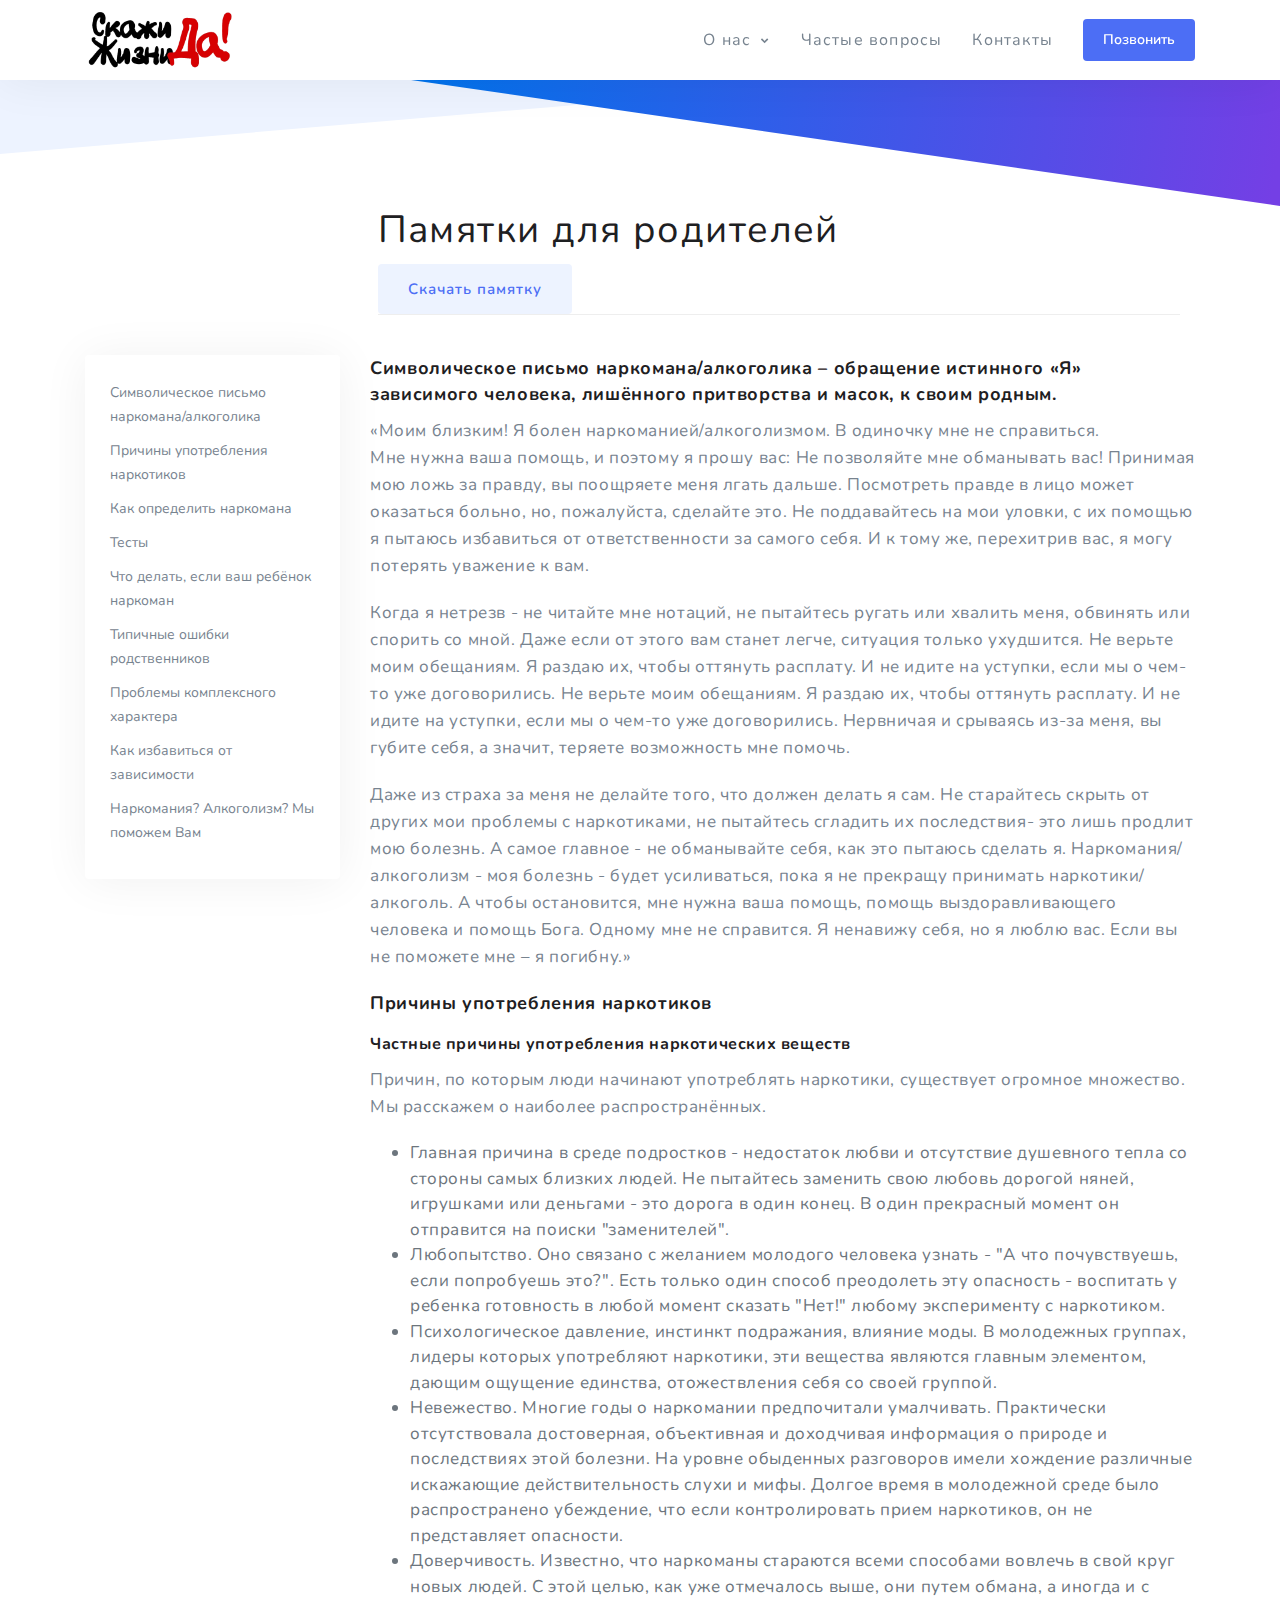
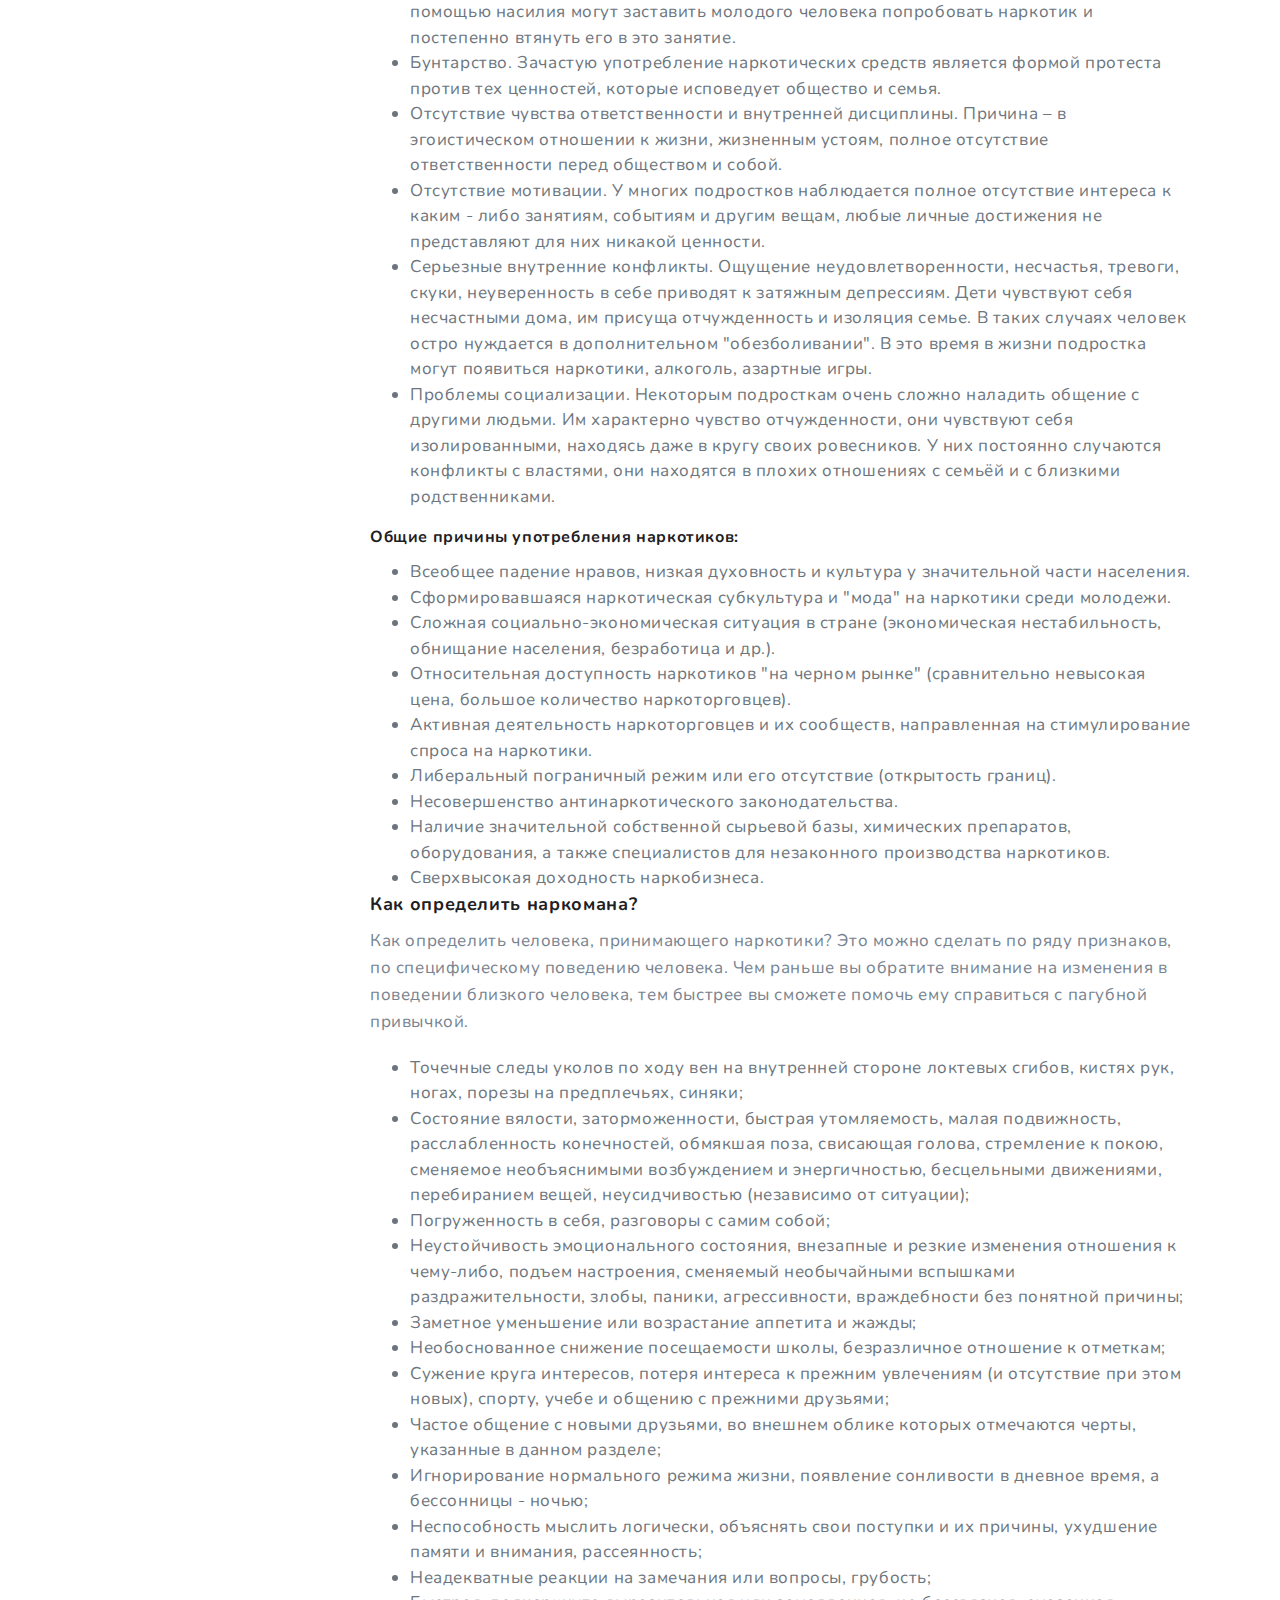
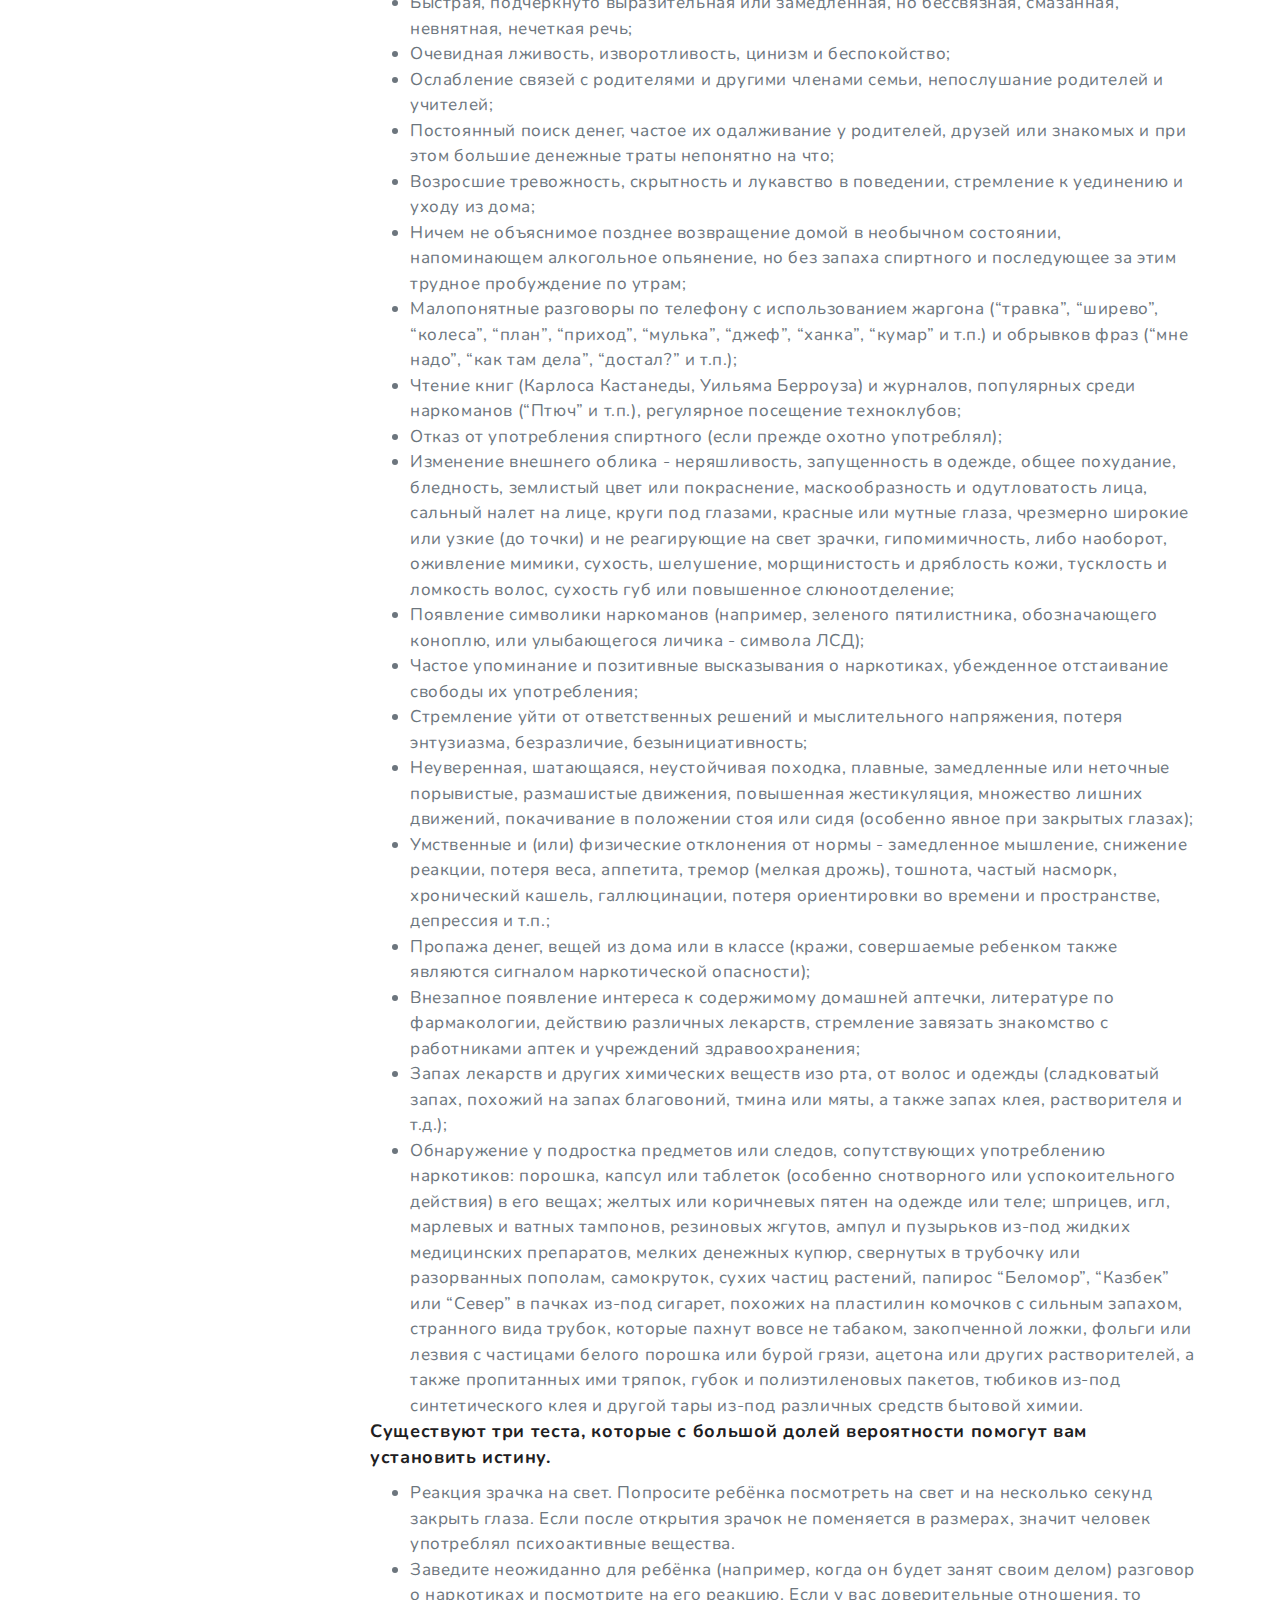
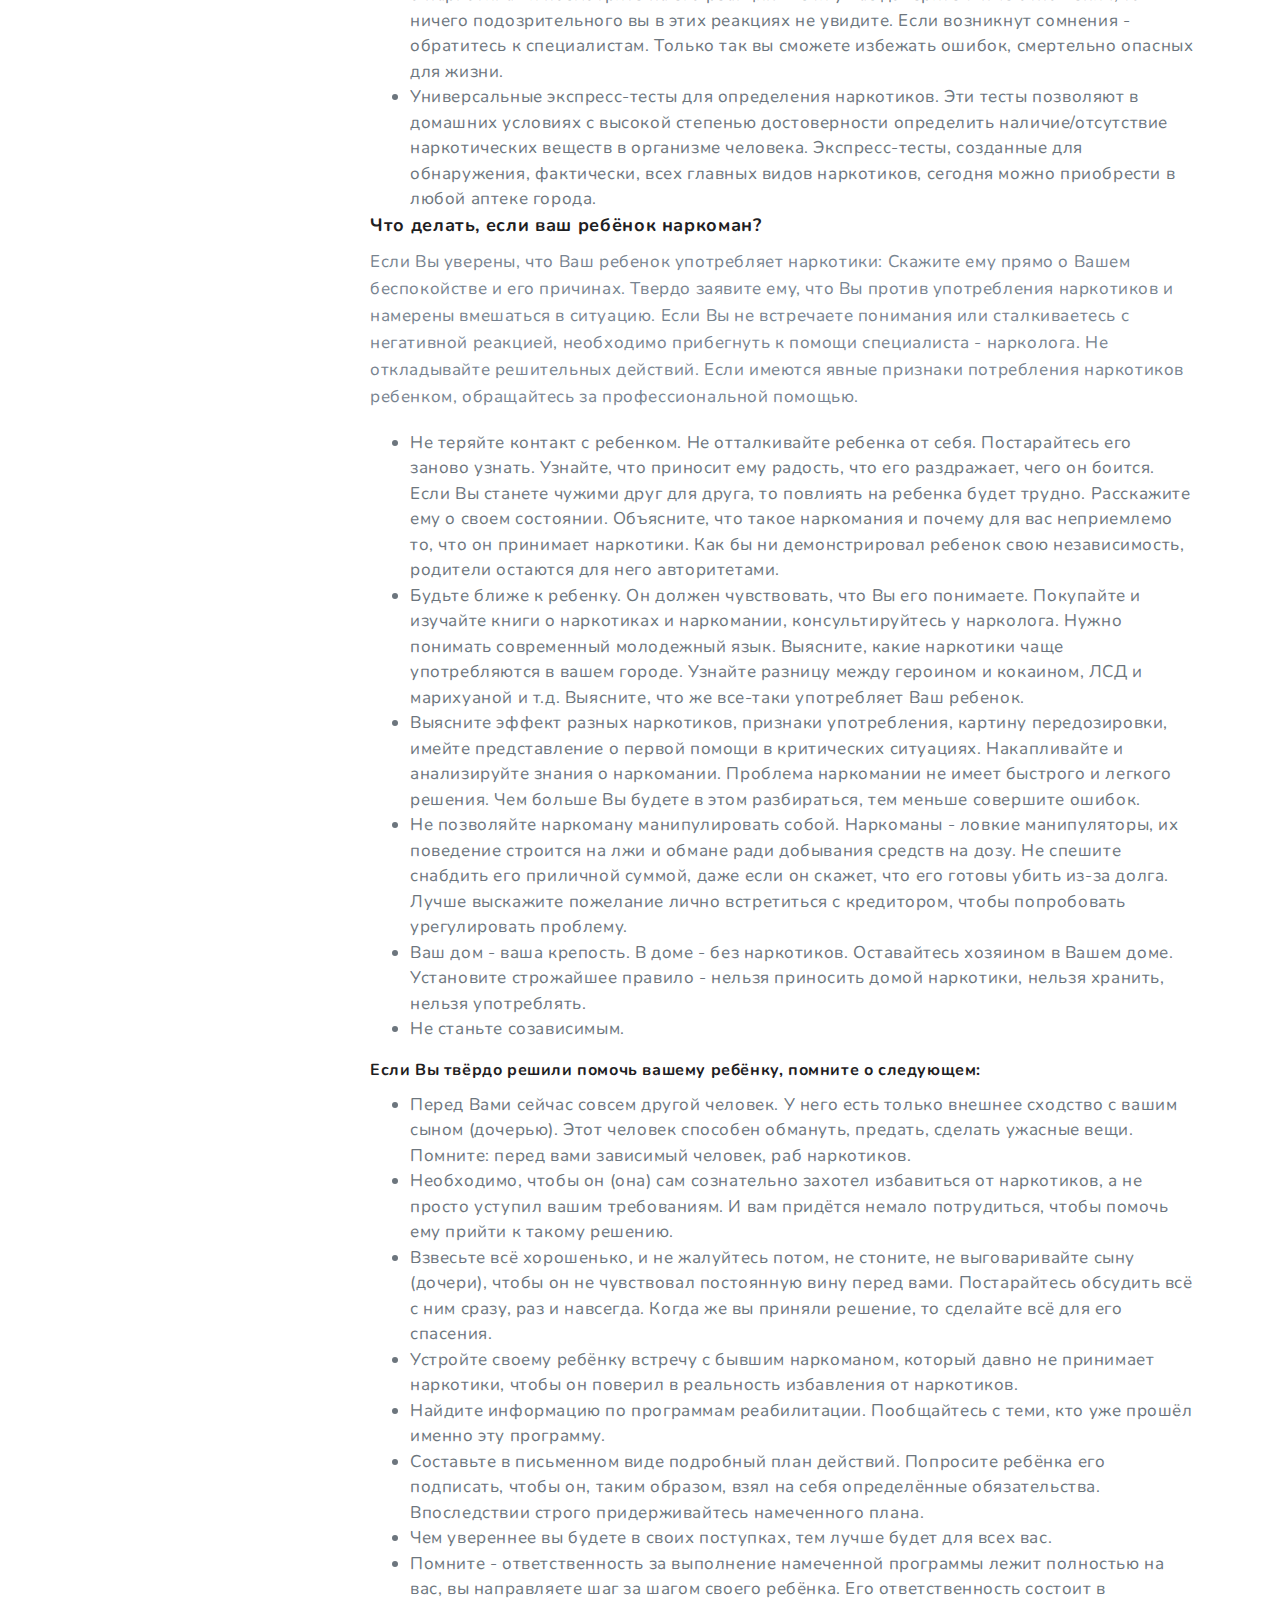
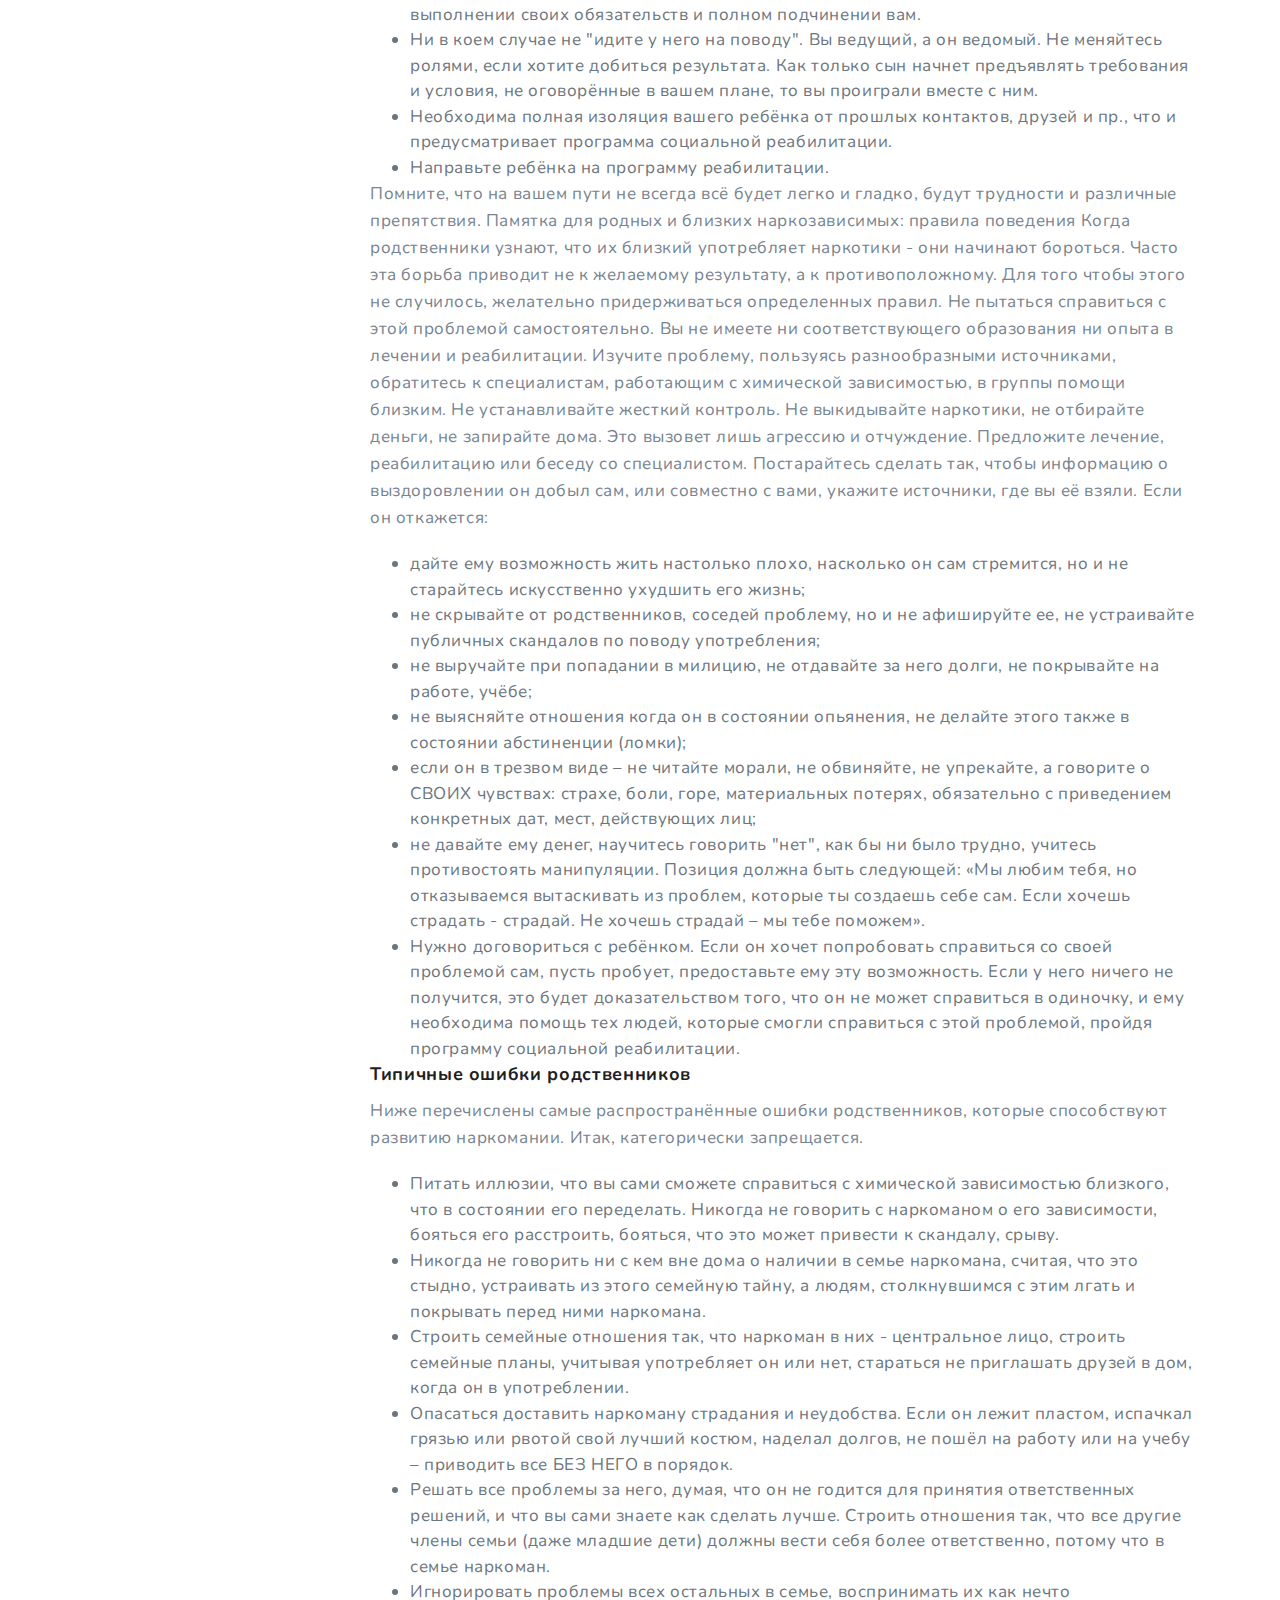
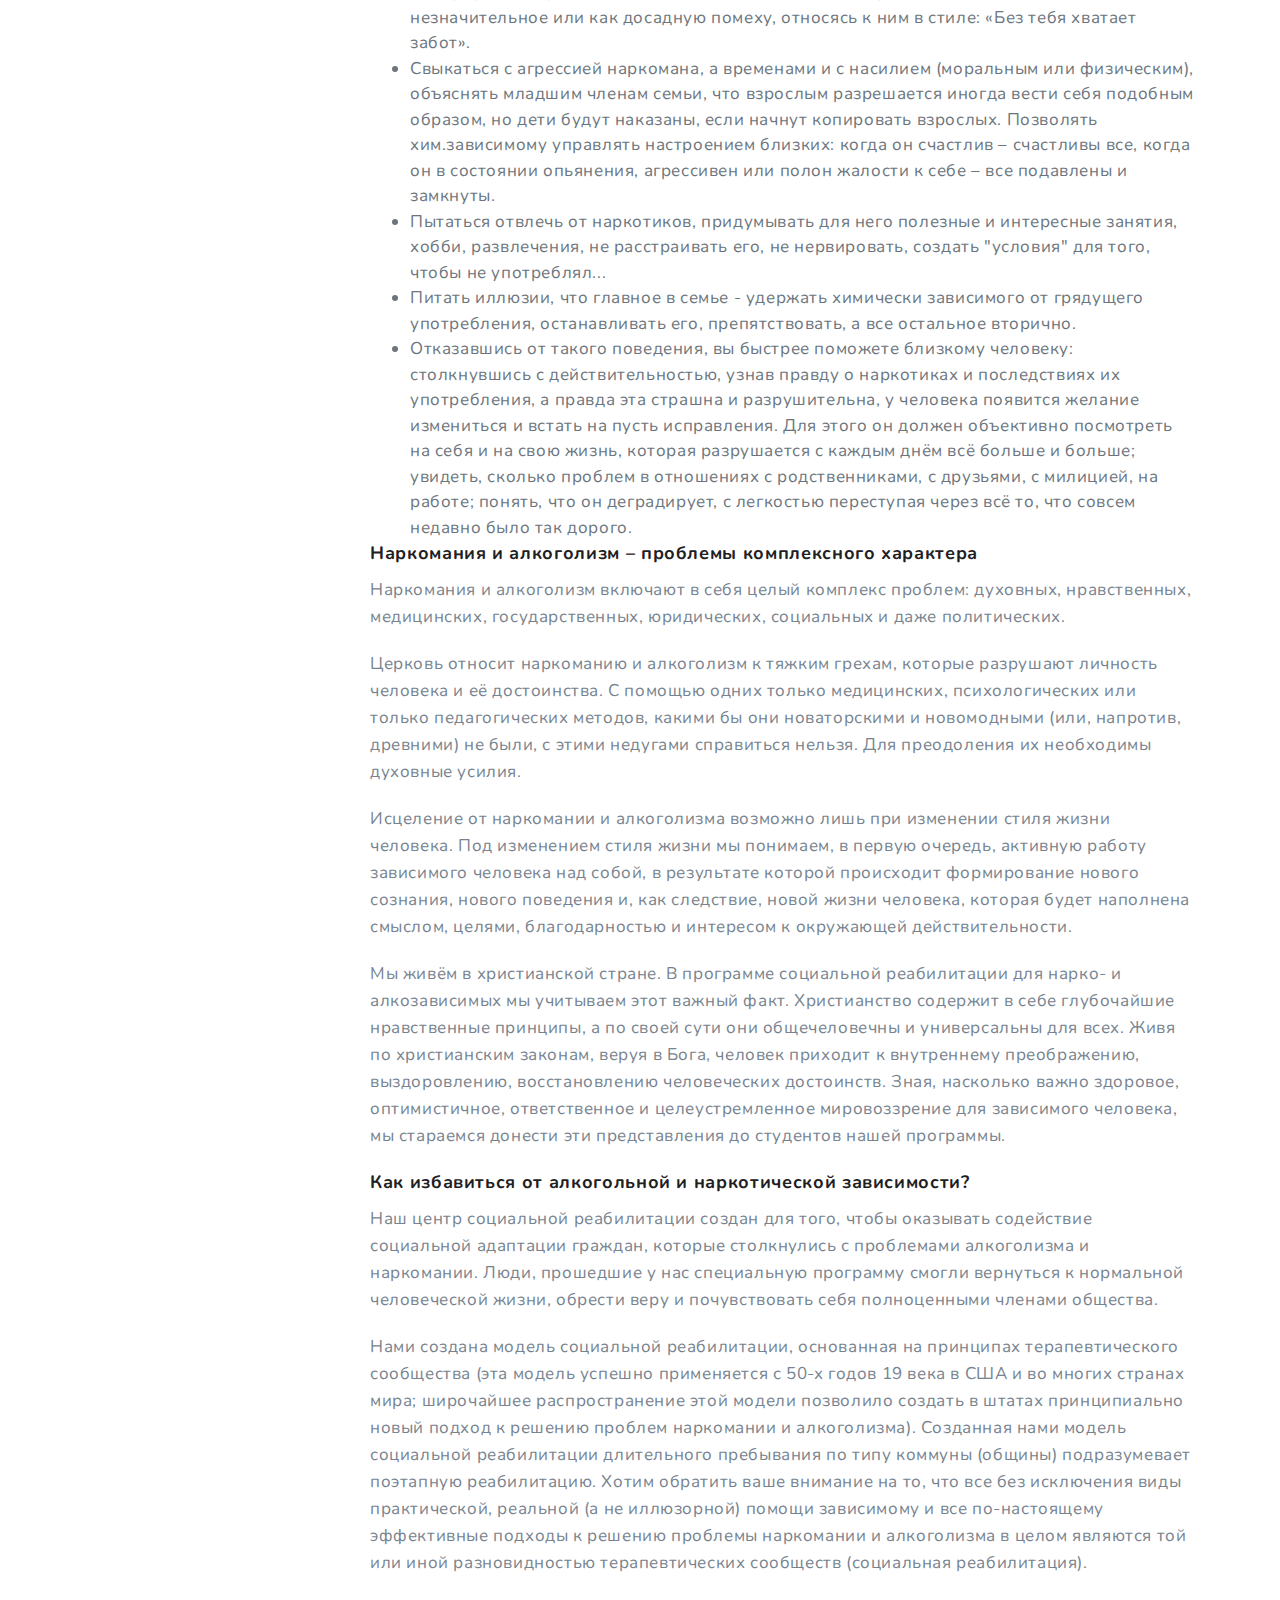
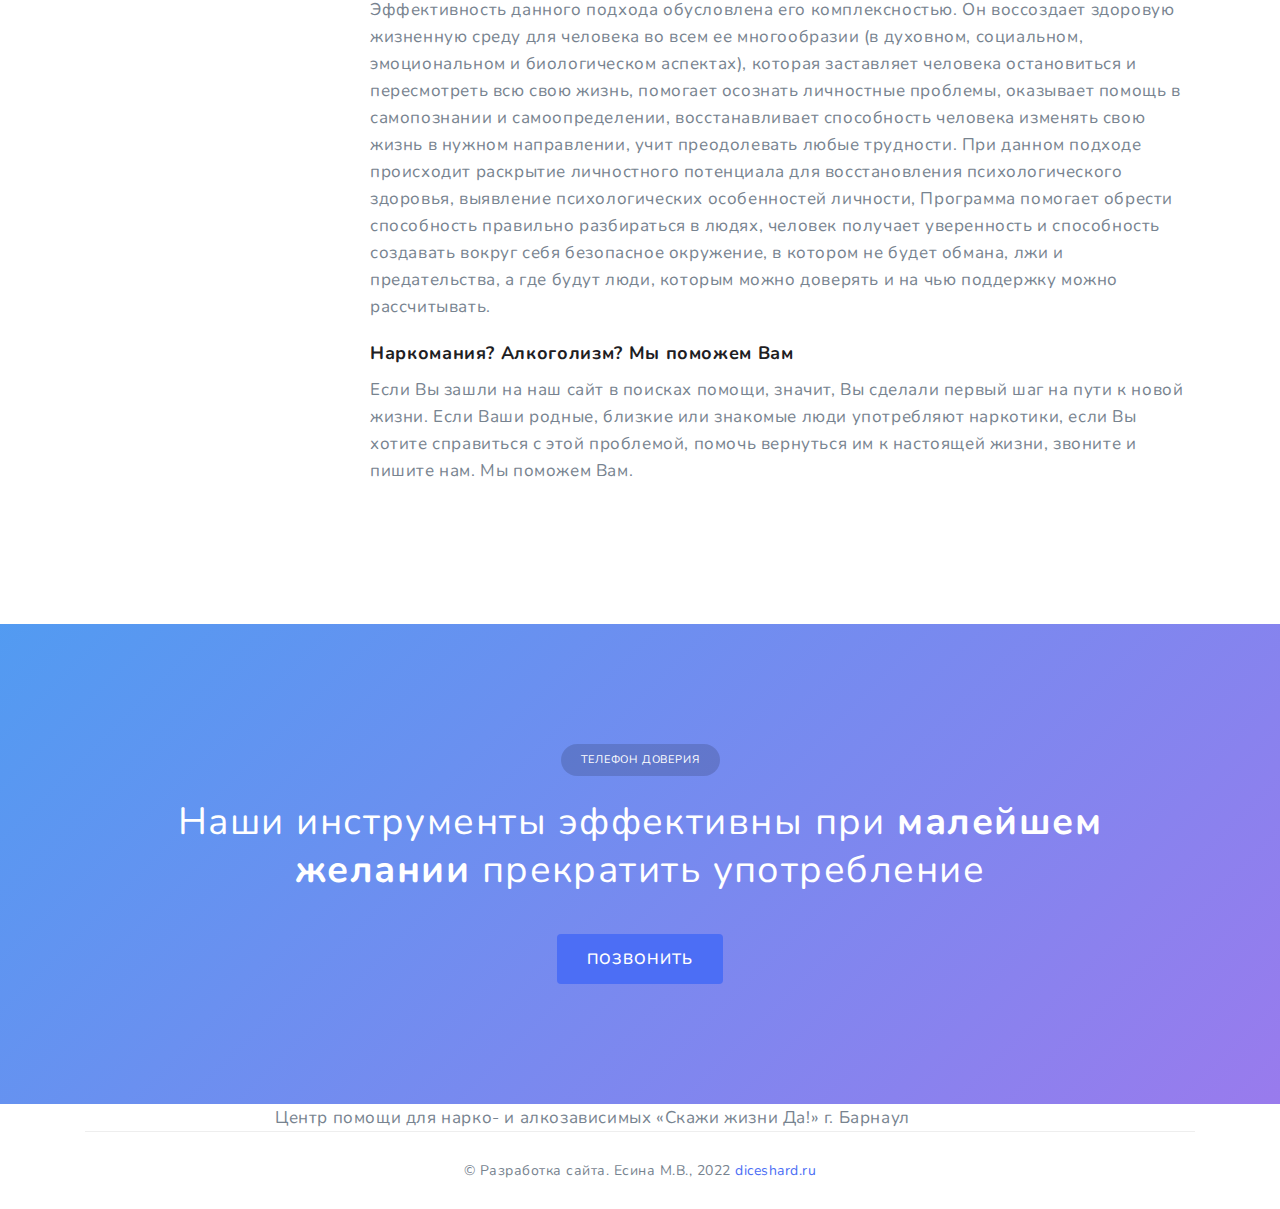
==== commit 376cb082: "minor fix" ====
--- a/materials.html
+++ b/materials.html
@@ -43,7 +43,7 @@
 				<div class="col-lg-12">
 					<div class="main-nav">
 						<!-- Logo Start -->
-						<a href="/" class="logo pull-left d-flex align-items-center" style="text-decoration: none">
+						<a href="/index.html" class="logo pull-left d-flex align-items-center" style="text-decoration: none">
 						<img src="assets/images/logo/logo.svg" alt="" width="150">
 						</a>
 						<!-- Logo End -->
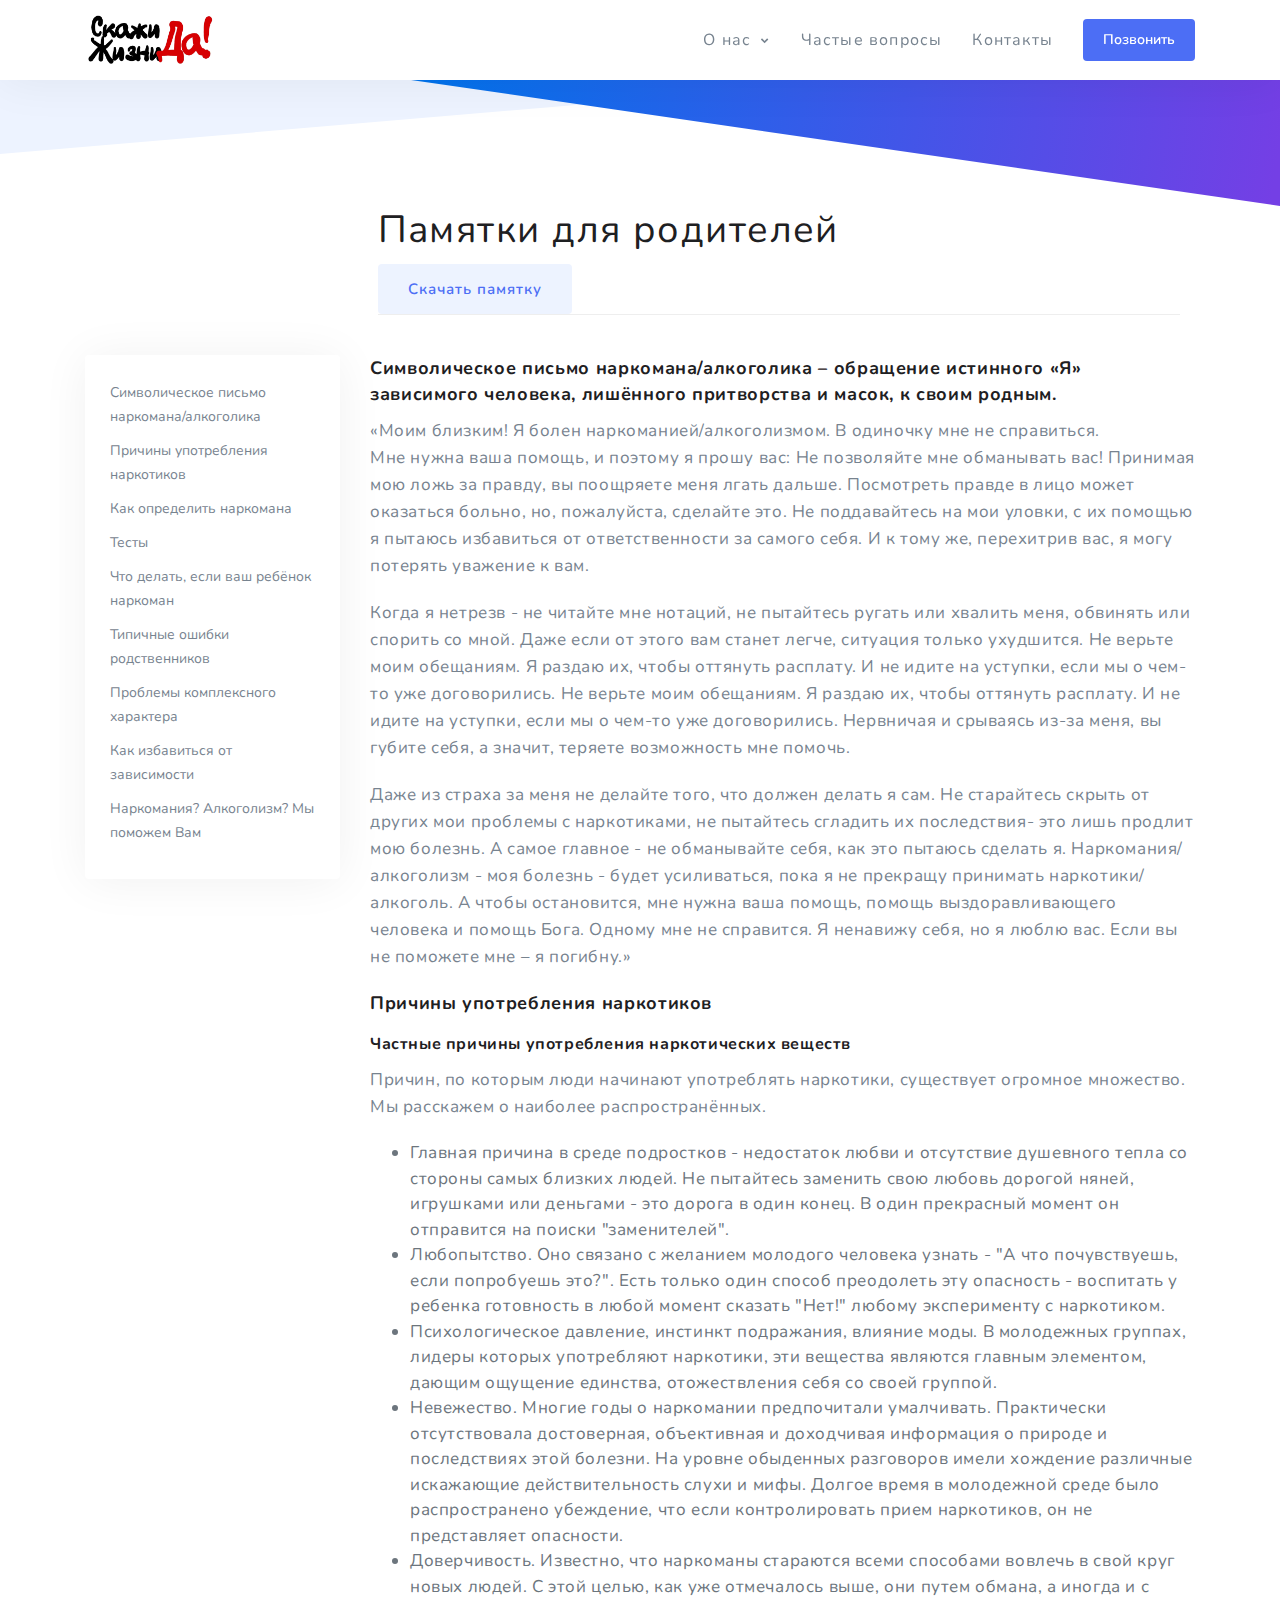
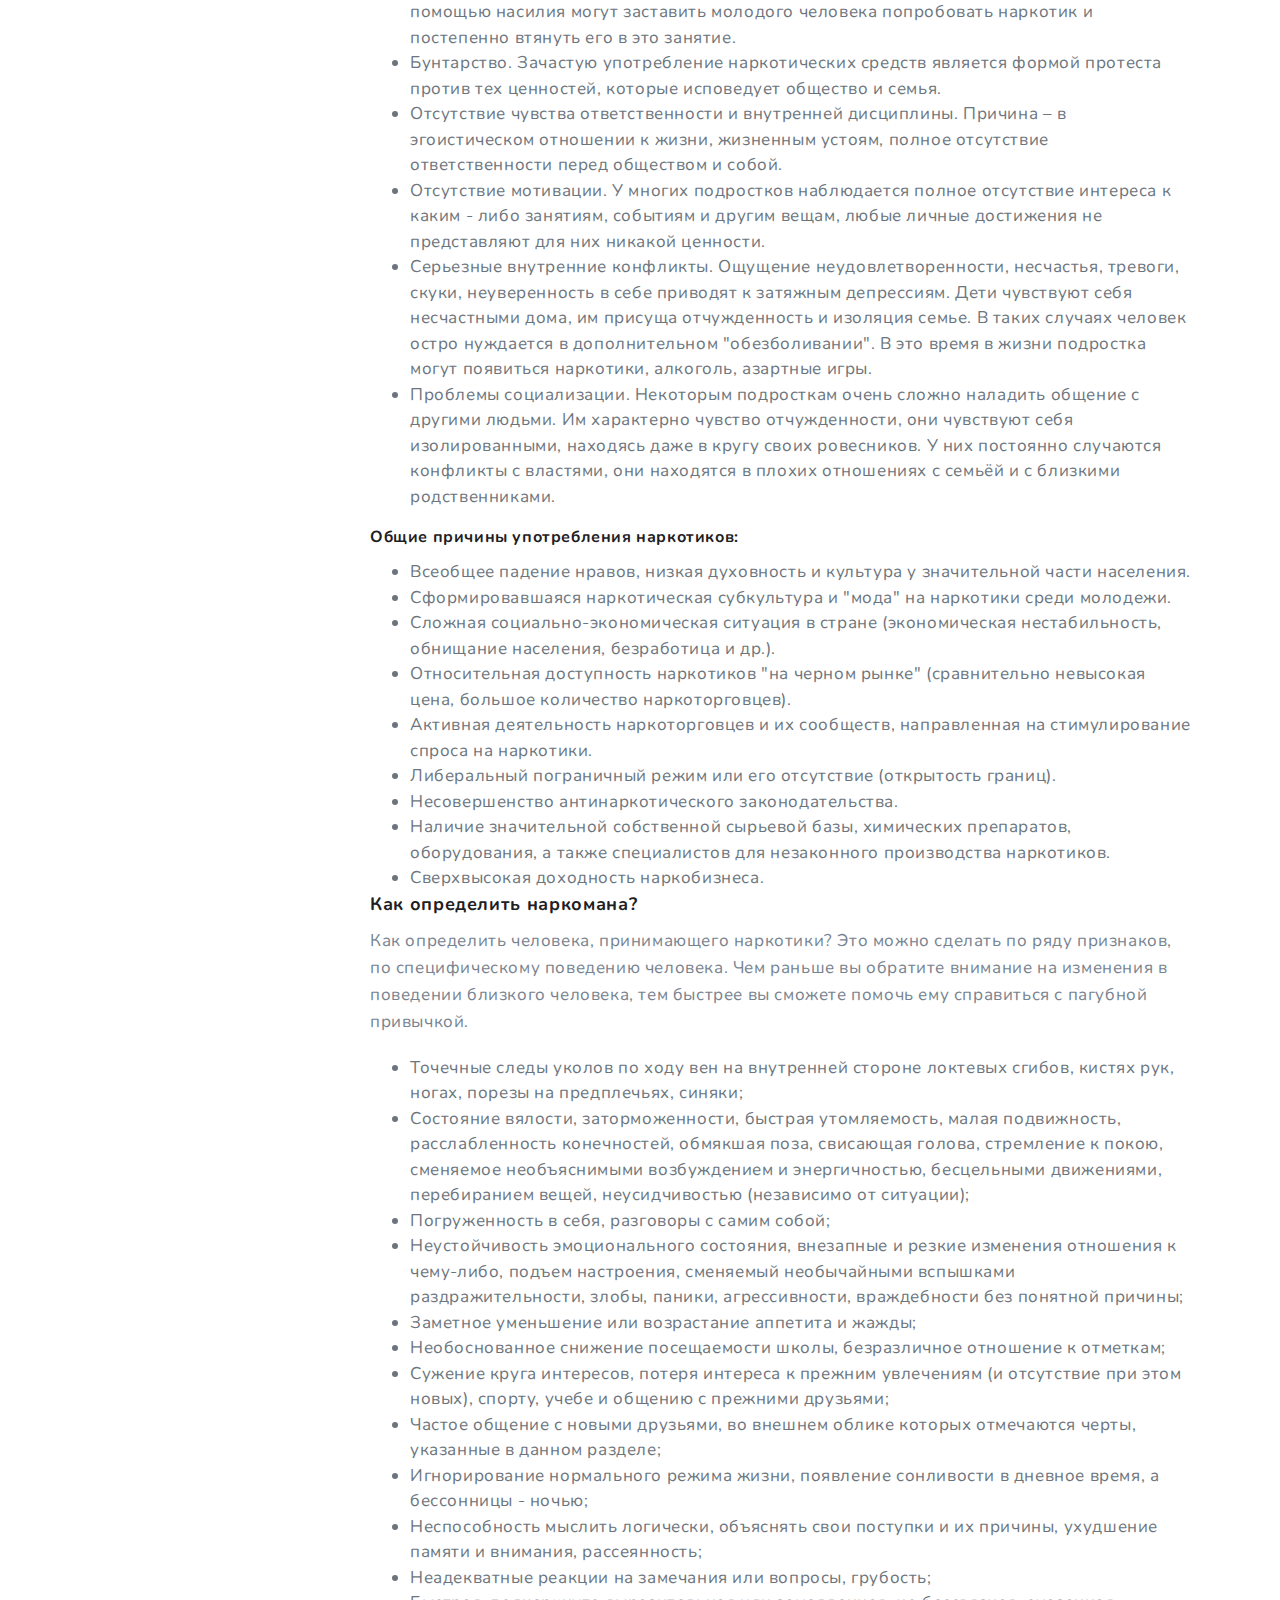
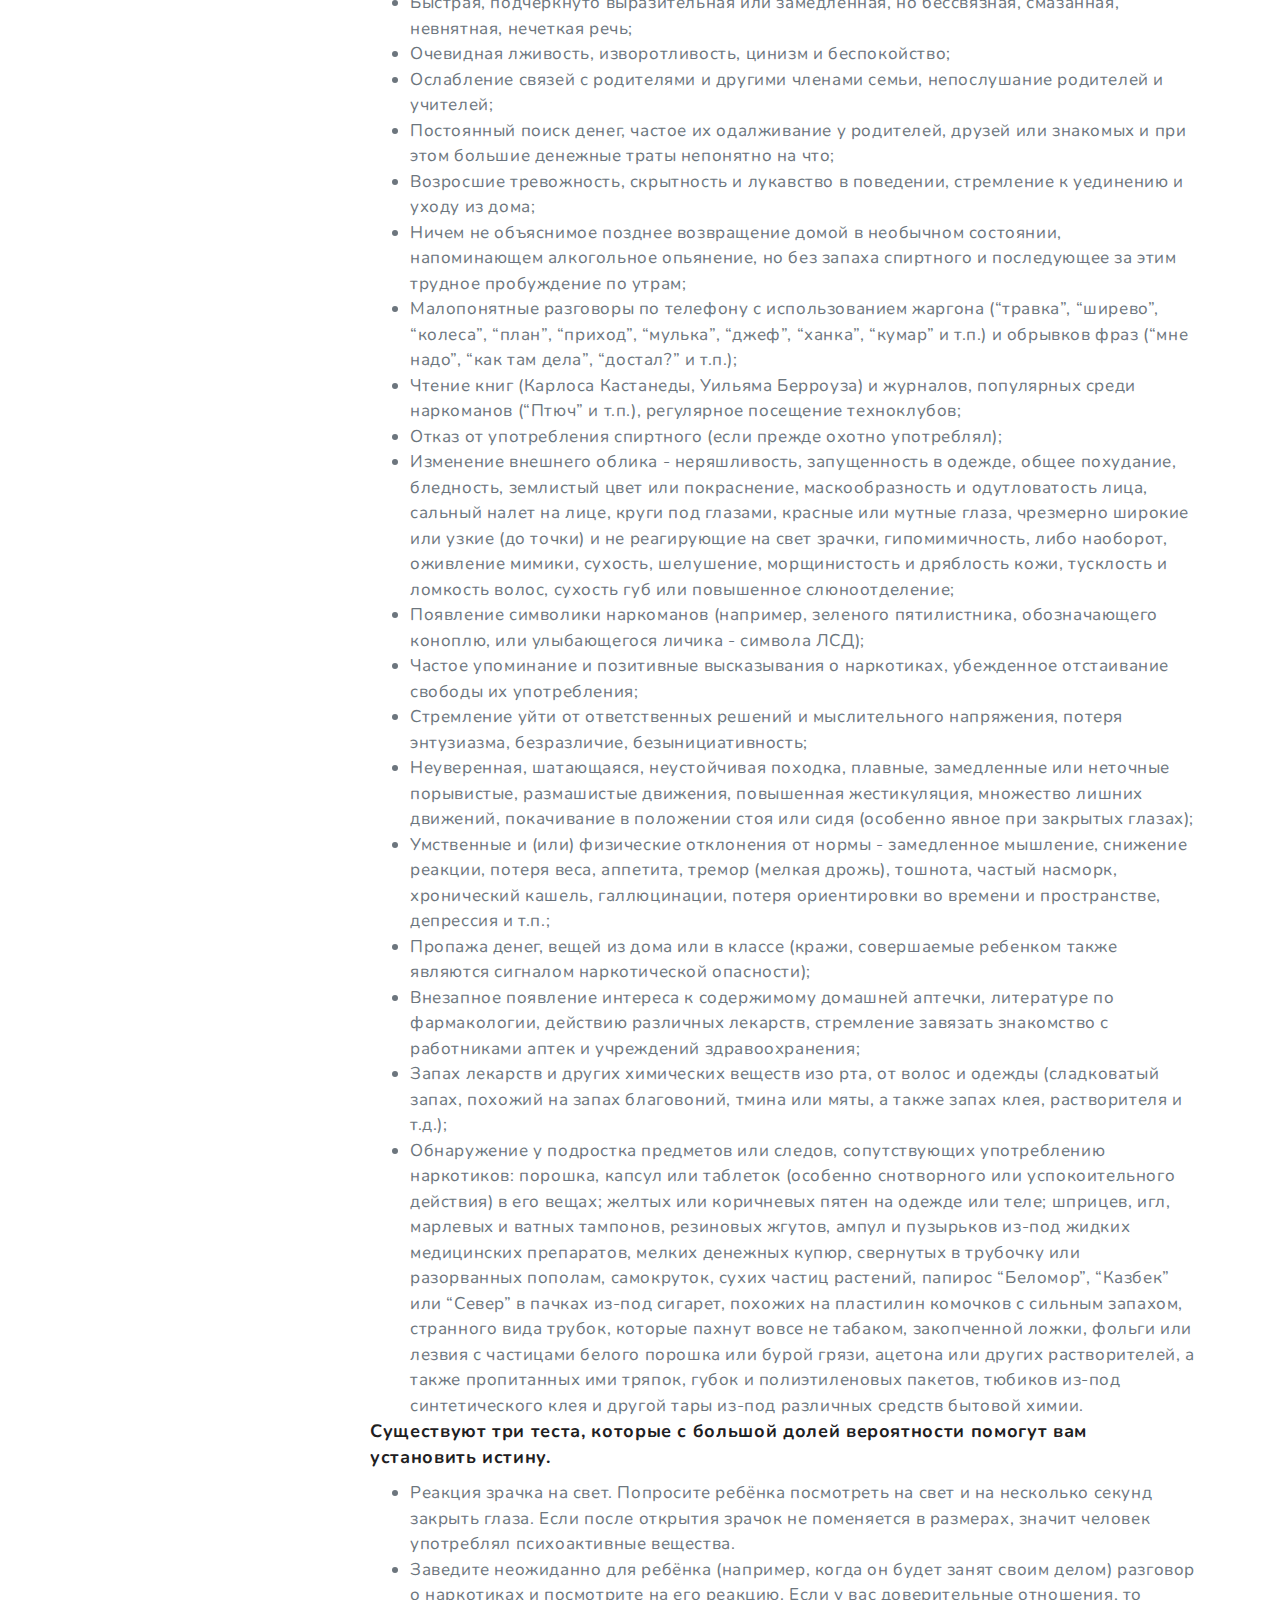
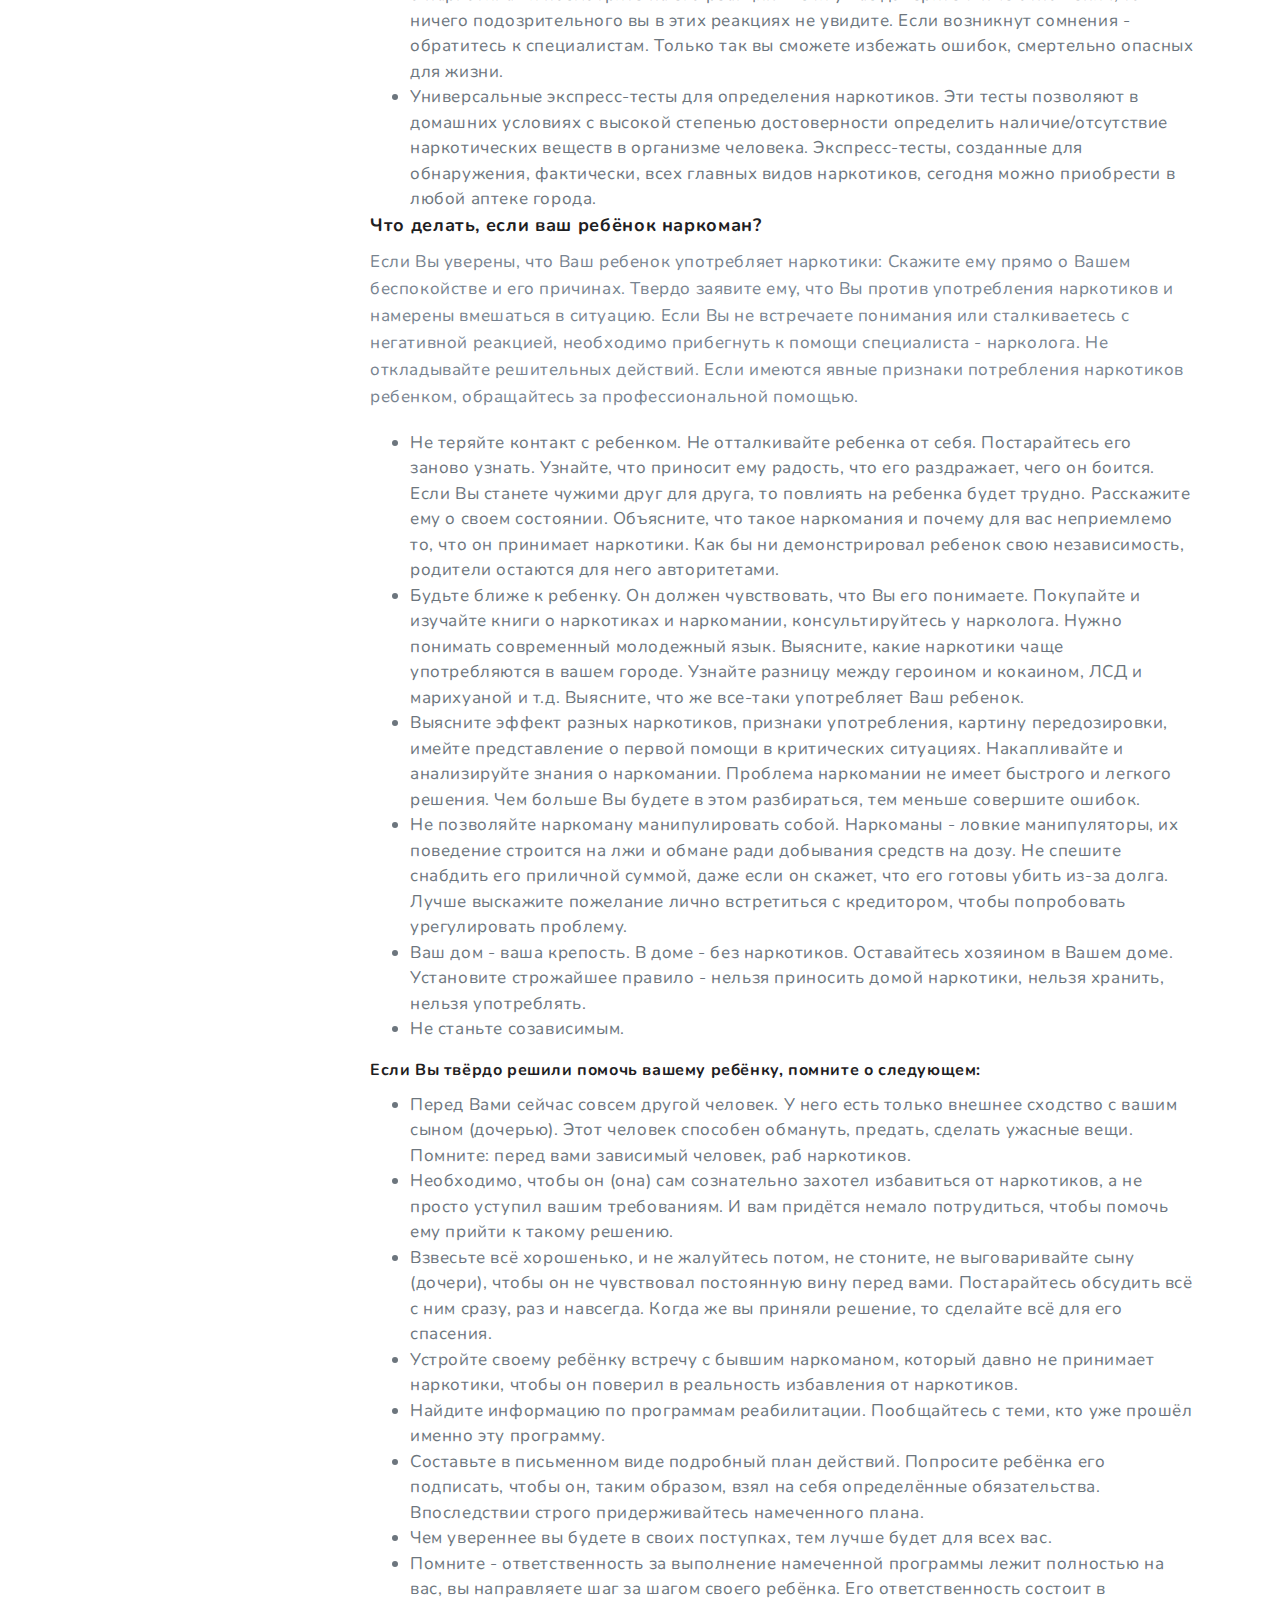
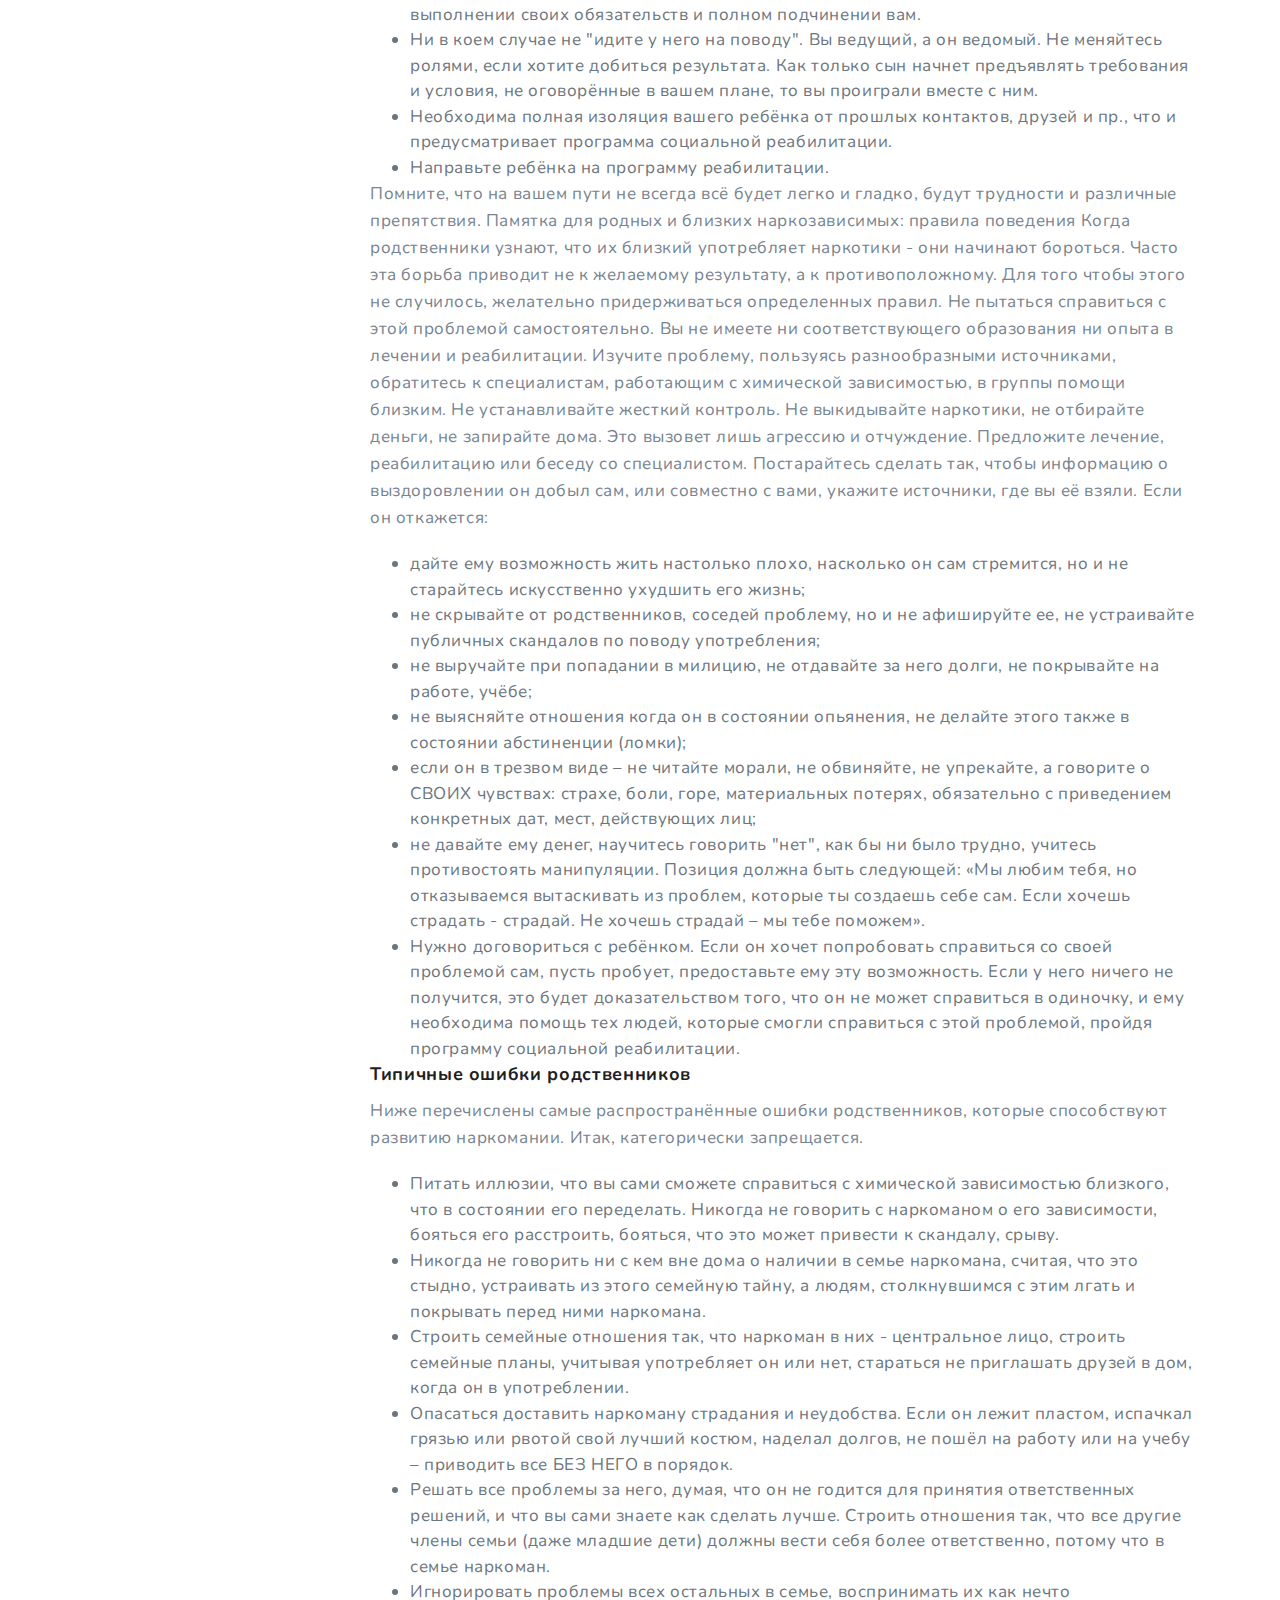
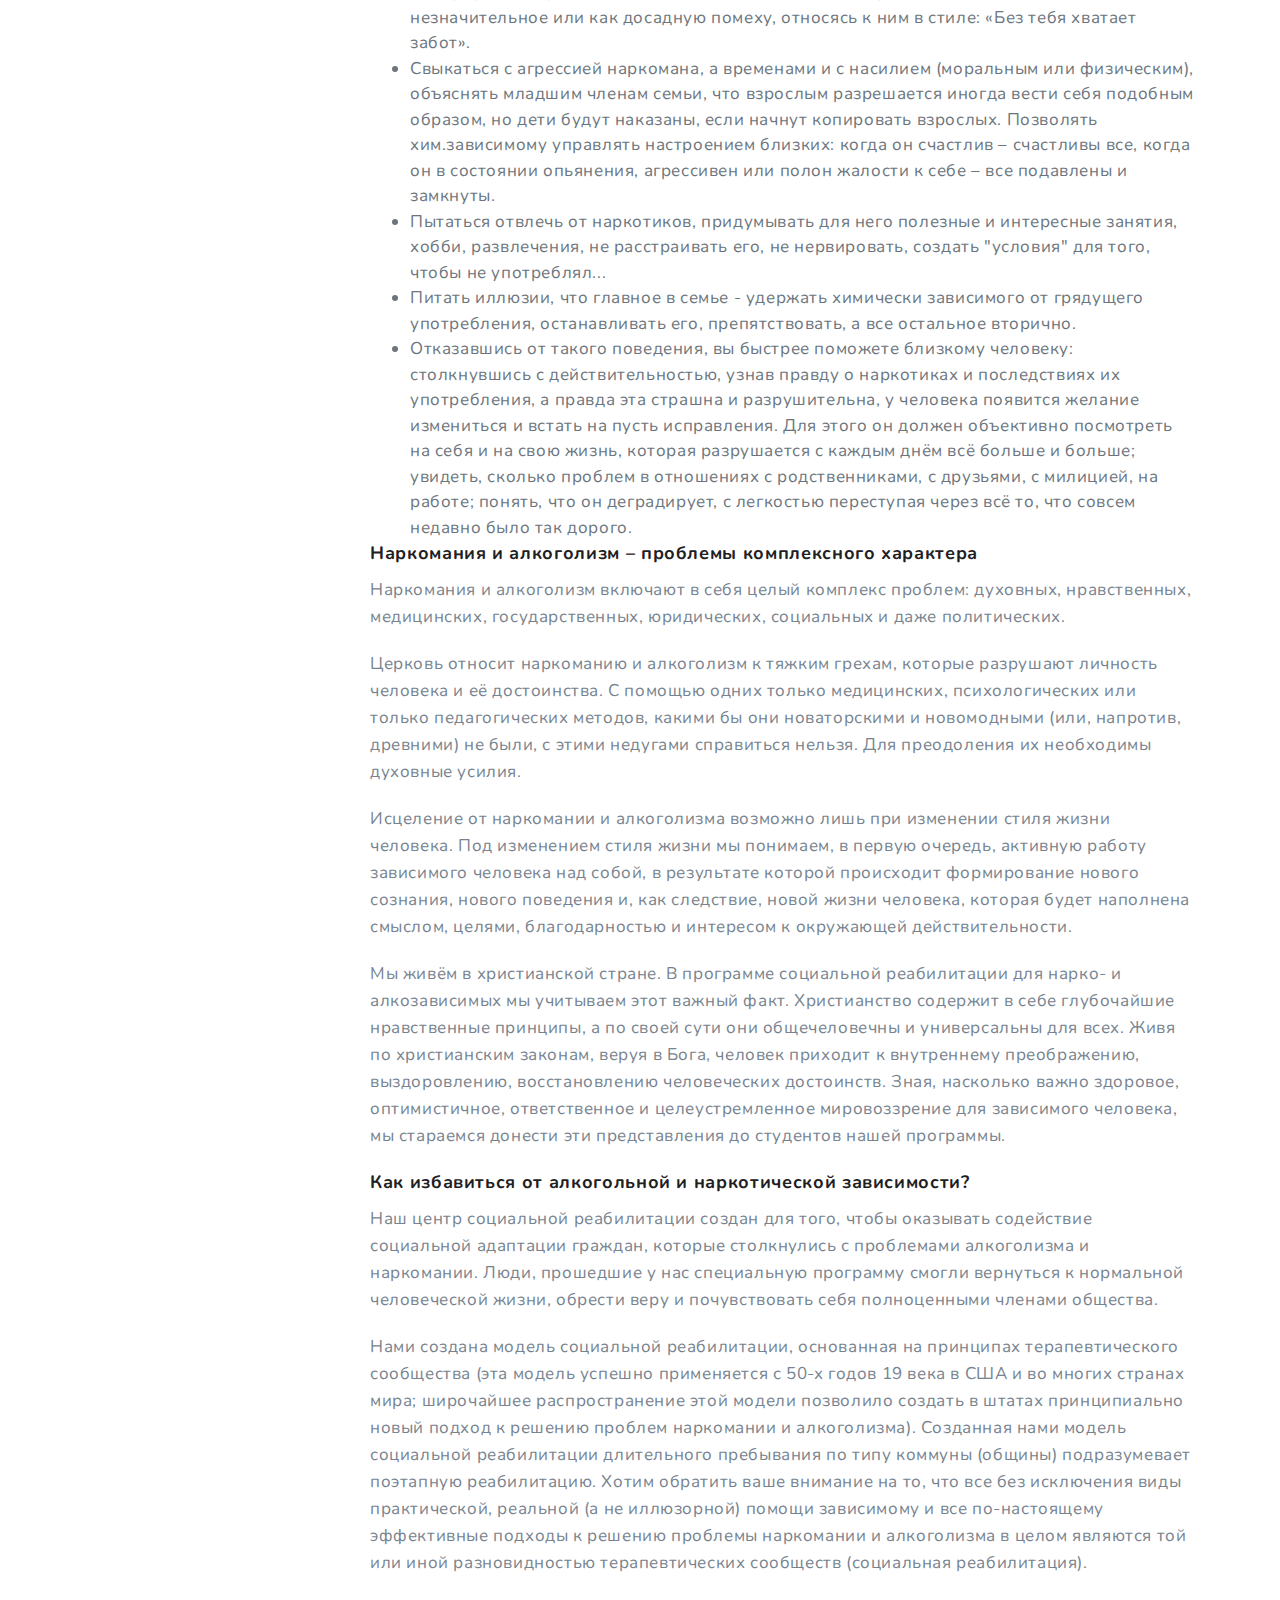
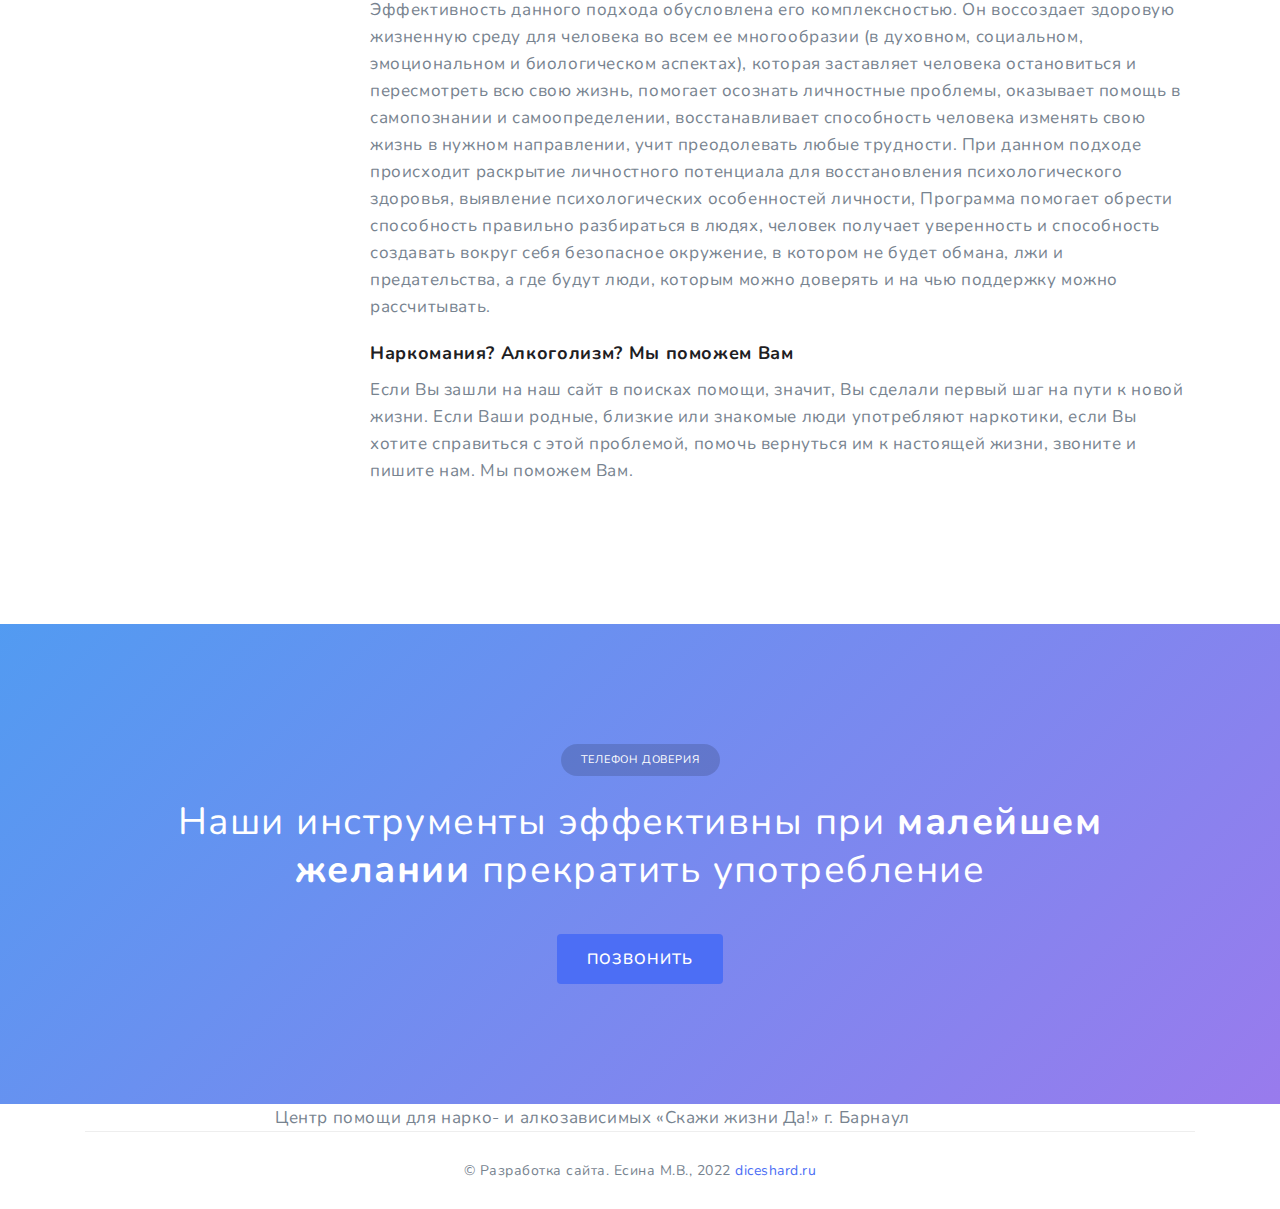
==== commit 7cbf6375: "nav links refactor" ====
--- a/materials.html
+++ b/materials.html
@@ -43,8 +43,8 @@
 				<div class="col-lg-12">
 					<div class="main-nav">
 						<!-- Logo Start -->
-						<a href="/index.html" class="logo pull-left d-flex align-items-center" style="text-decoration: none">
-						<img src="assets/images/logo/logo.svg" alt="" width="150">
+						<a href="/" class="logo pull-left d-flex align-items-center" style="text-decoration: none">
+						<img src="assets/images/logo/logo.svg" alt="" width="130" class="logo-img">
 						</a>
 						<!-- Logo End -->
 
@@ -67,12 +67,12 @@
 												</div>
 											</div>
 											<div class="col-lg-6 p-l-r-10">
-												<a href="#about" class="icon-item border-bottom d-flex justify-content-start align-items-center">
+												<a href="/#about" class="icon-item border-bottom d-flex justify-content-start align-items-center">
 													<div class="text">
 														<h6>О центре</h6>
 													</div>
 												</a>
-												<a href="#feedback" class="icon-item border-bottom d-flex justify-content-start align-items-center">
+												<a href="/#feedback" class="icon-item border-bottom d-flex justify-content-start align-items-center">
 													<div class="text">
 														<h6>Отзывы</h6>
 													</div>
@@ -90,13 +90,13 @@
 
 								<!-- Mini Menu Start -->
 								<li class="menu-item">
-									<a class="nav-link" href="#faq">Частые вопросы</a>
+									<a class="nav-link" href="/#faq">Частые вопросы</a>
 								</li>
 								<!-- Mini Menu End -->
 
 								<!-- Mini Menu Start -->
 								<li class="menu-item">
-									<a class="nav-link" href="#contact">Контакты</a>
+									<a class="nav-link" href="/#contact">Контакты</a>
 								</li>
 								<!-- Mini Menu End -->
 
--- a/assets/css/theme.css
+++ b/assets/css/theme.css
@@ -1422,6 +1422,9 @@
 }
 
 @media (max-width: 991px) {
+  .logo-img{
+    width: 90px;
+  }
   .cat-menu {
     text-align: center;
   }
